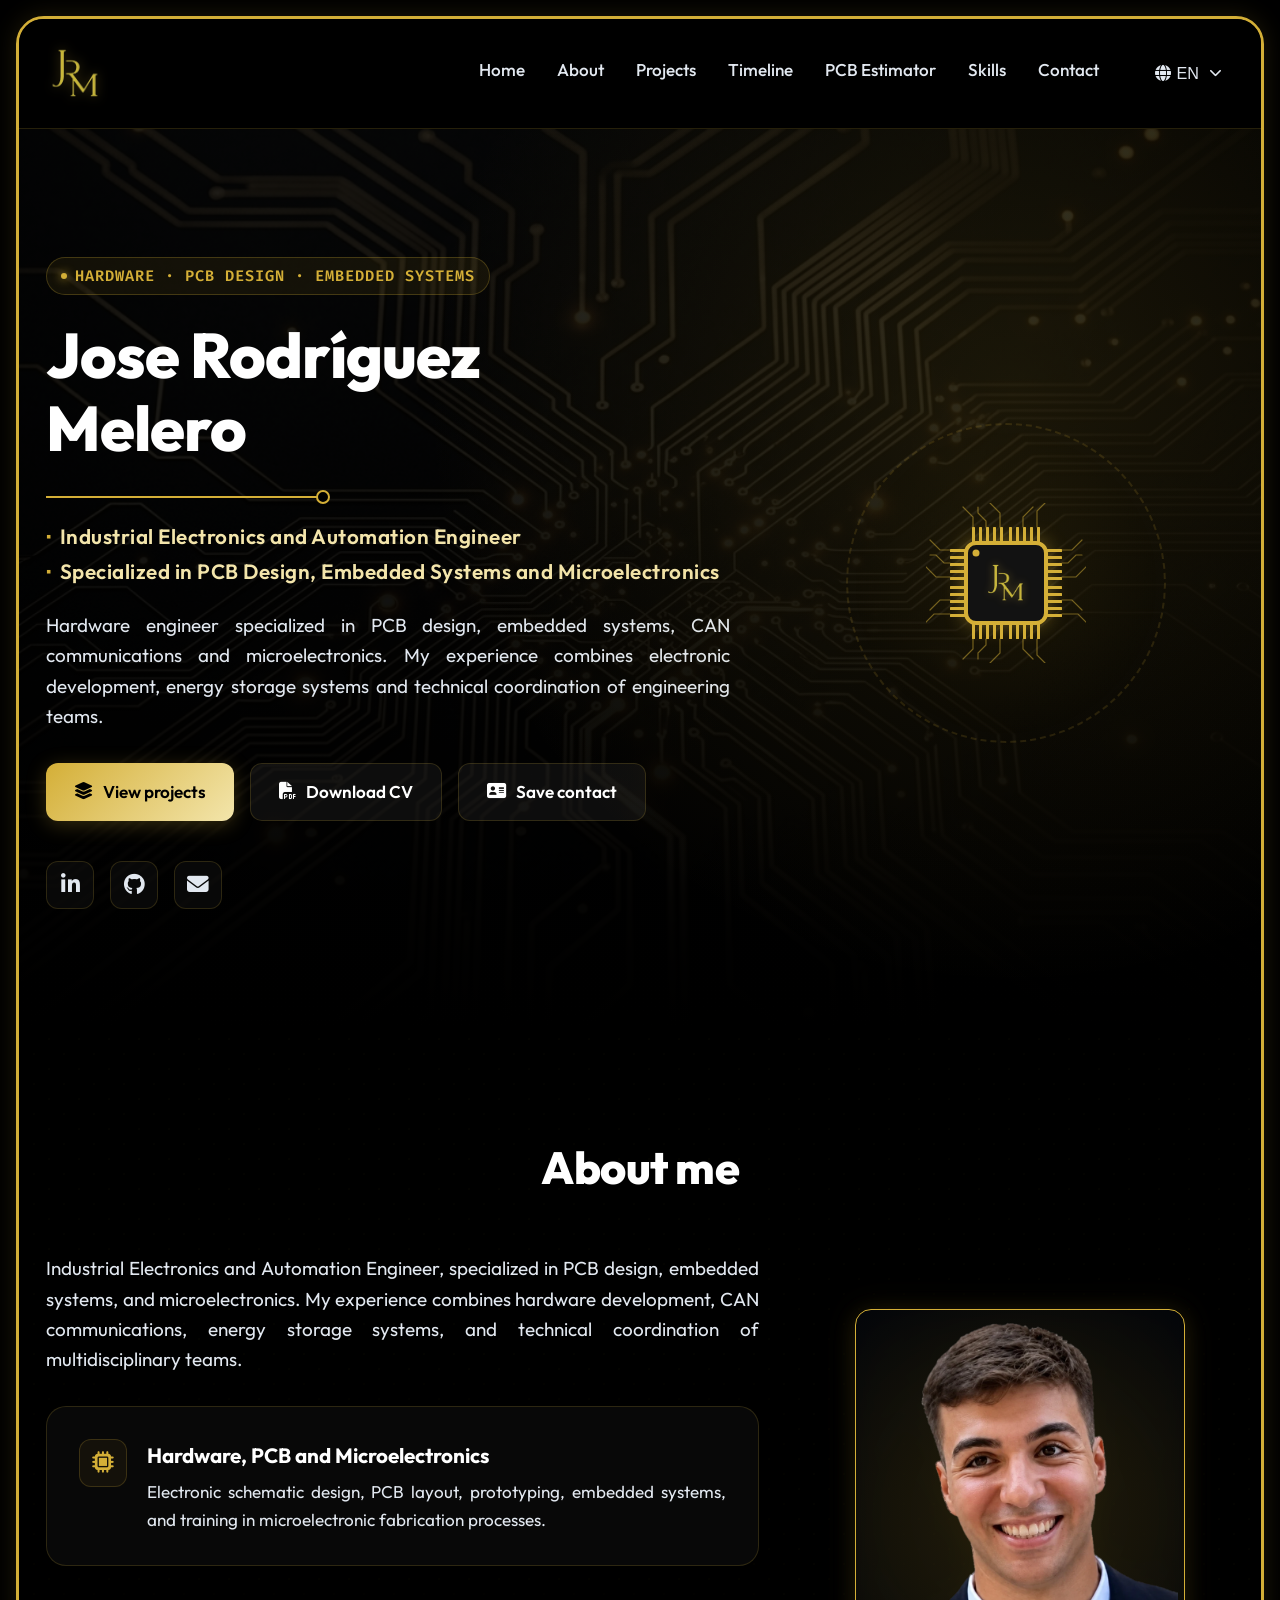
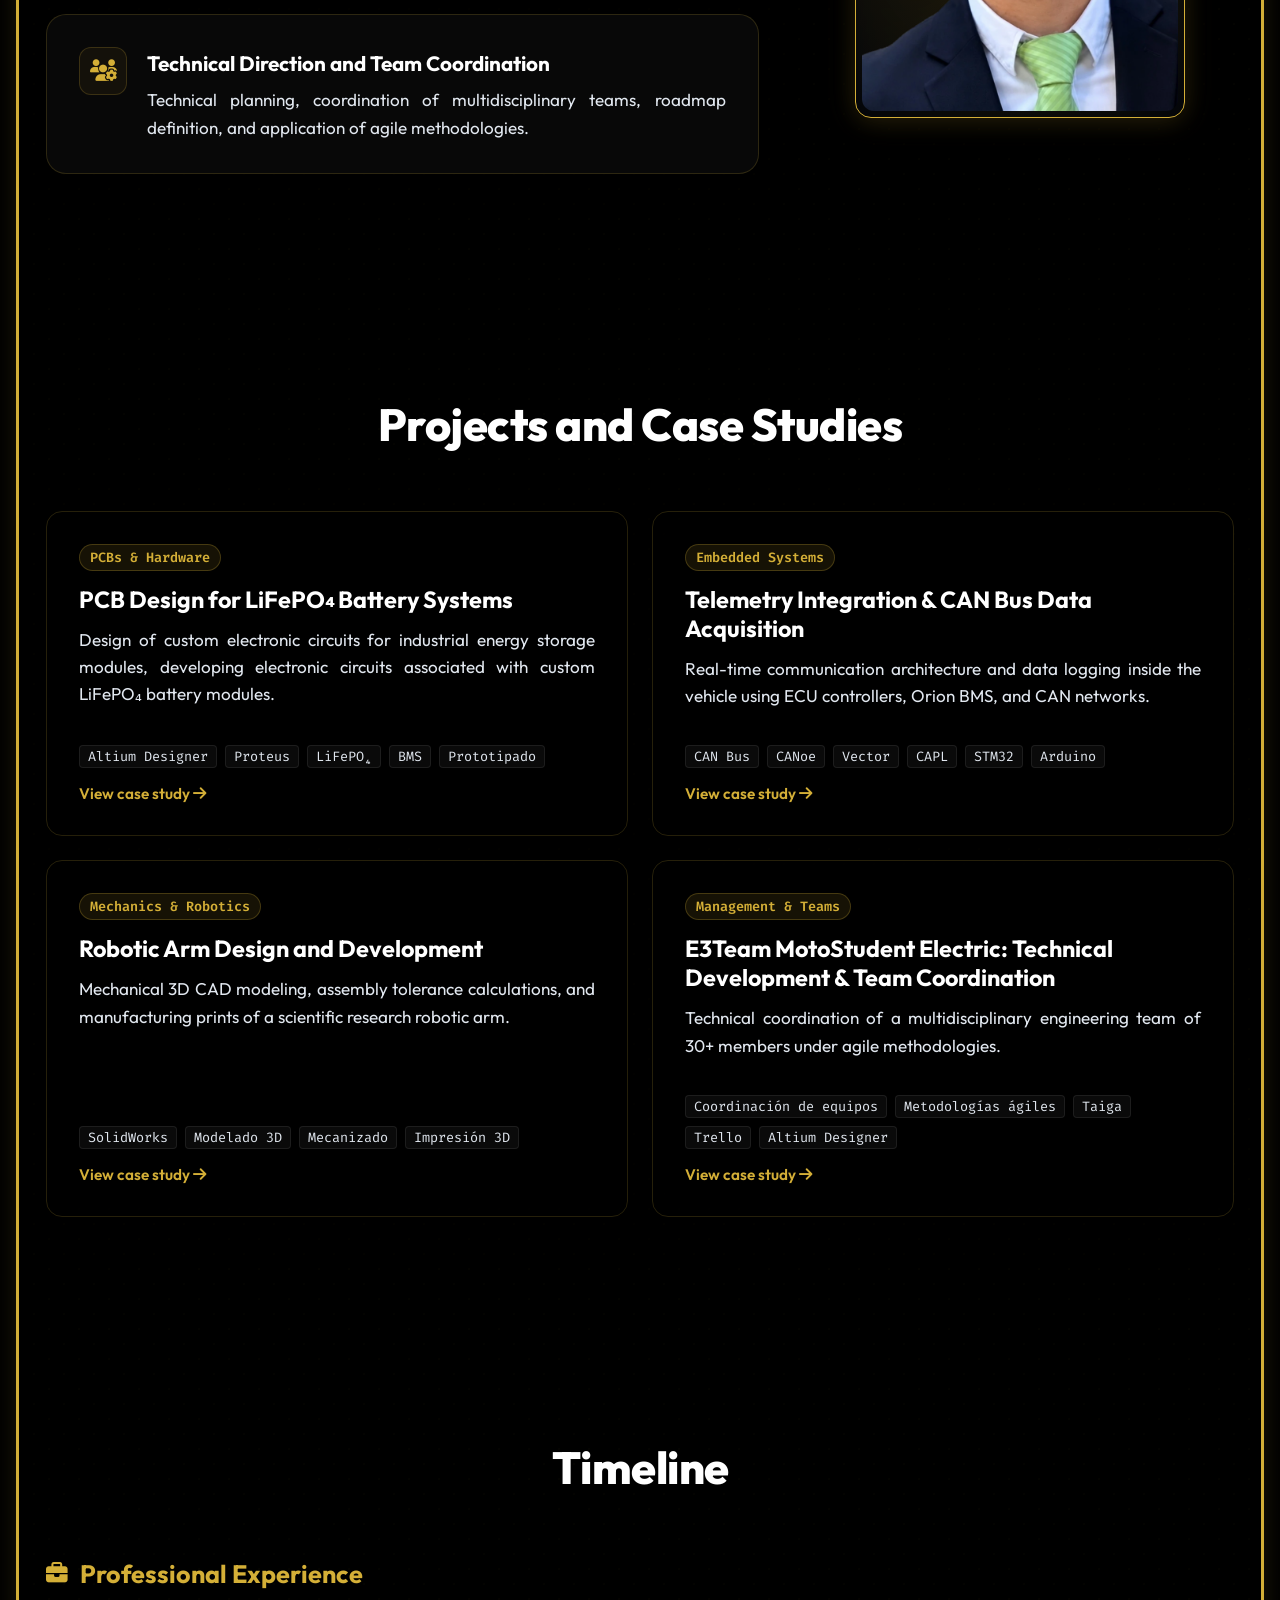
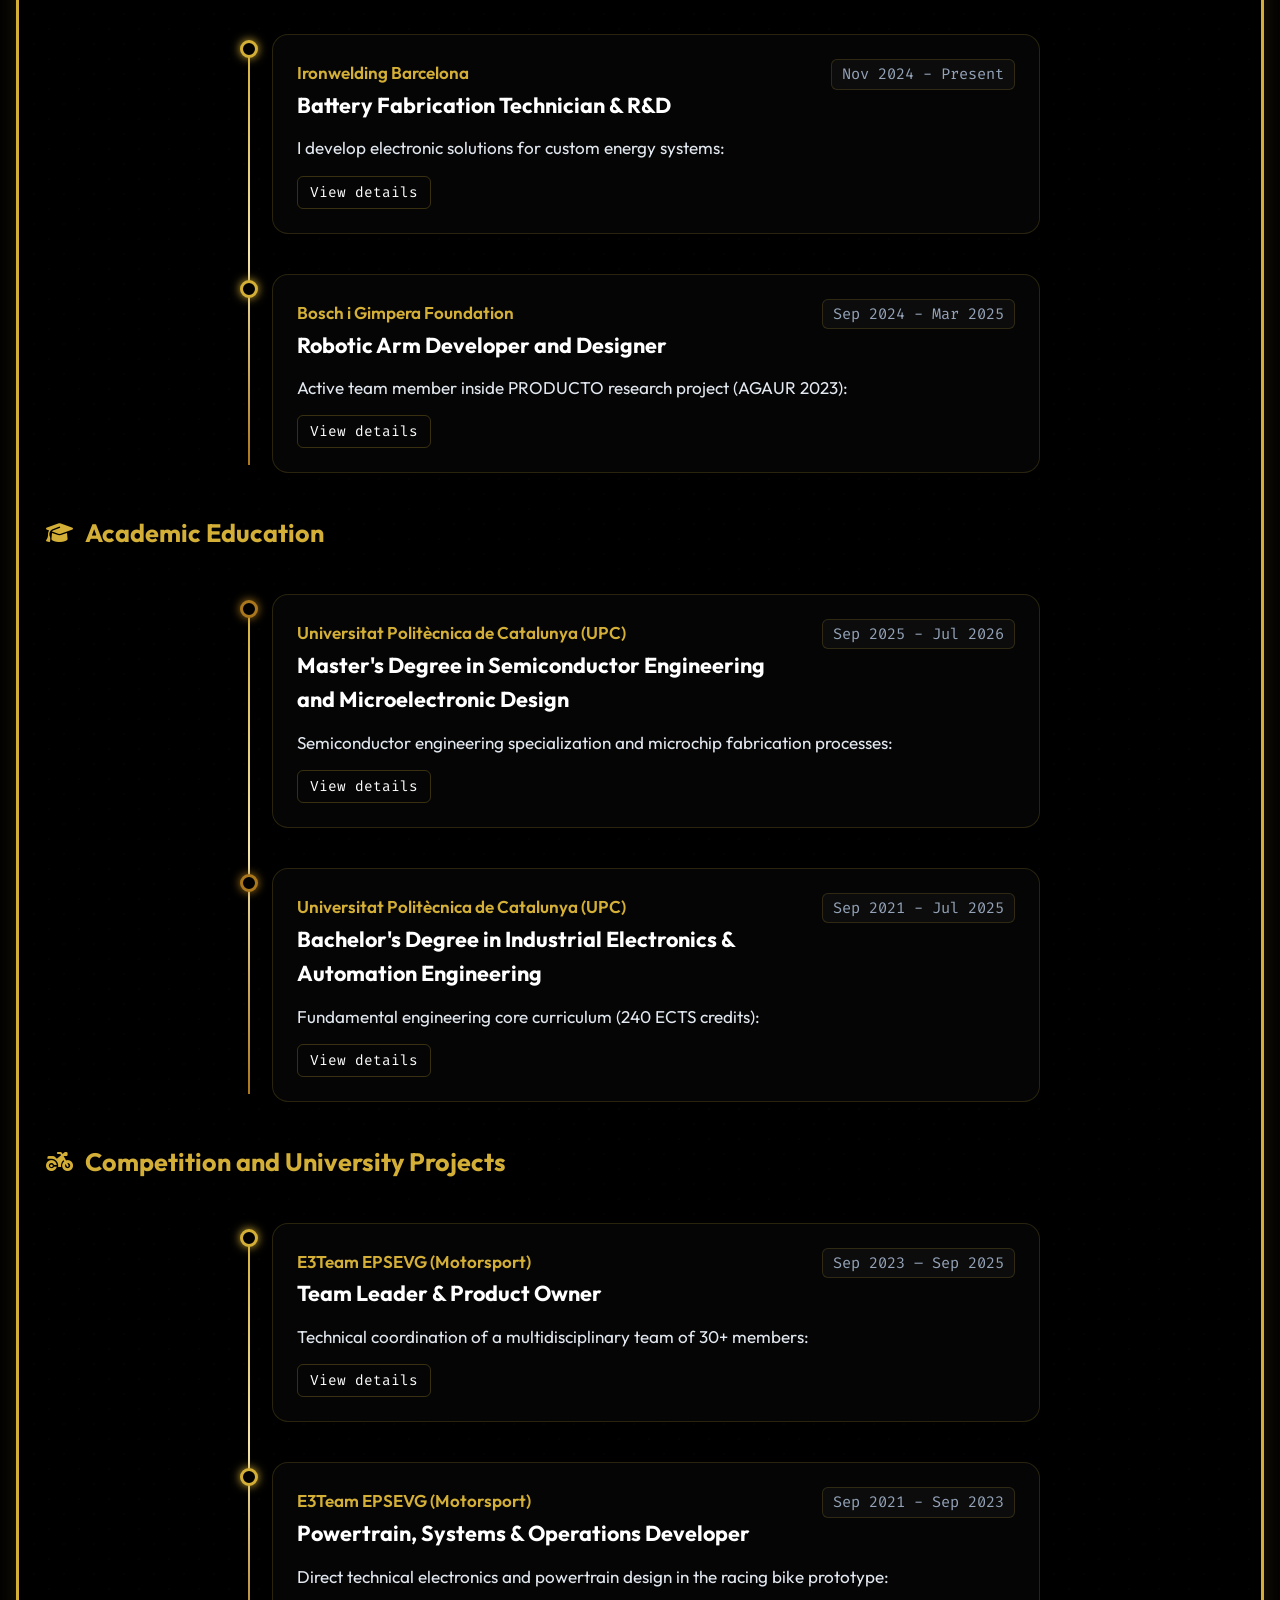
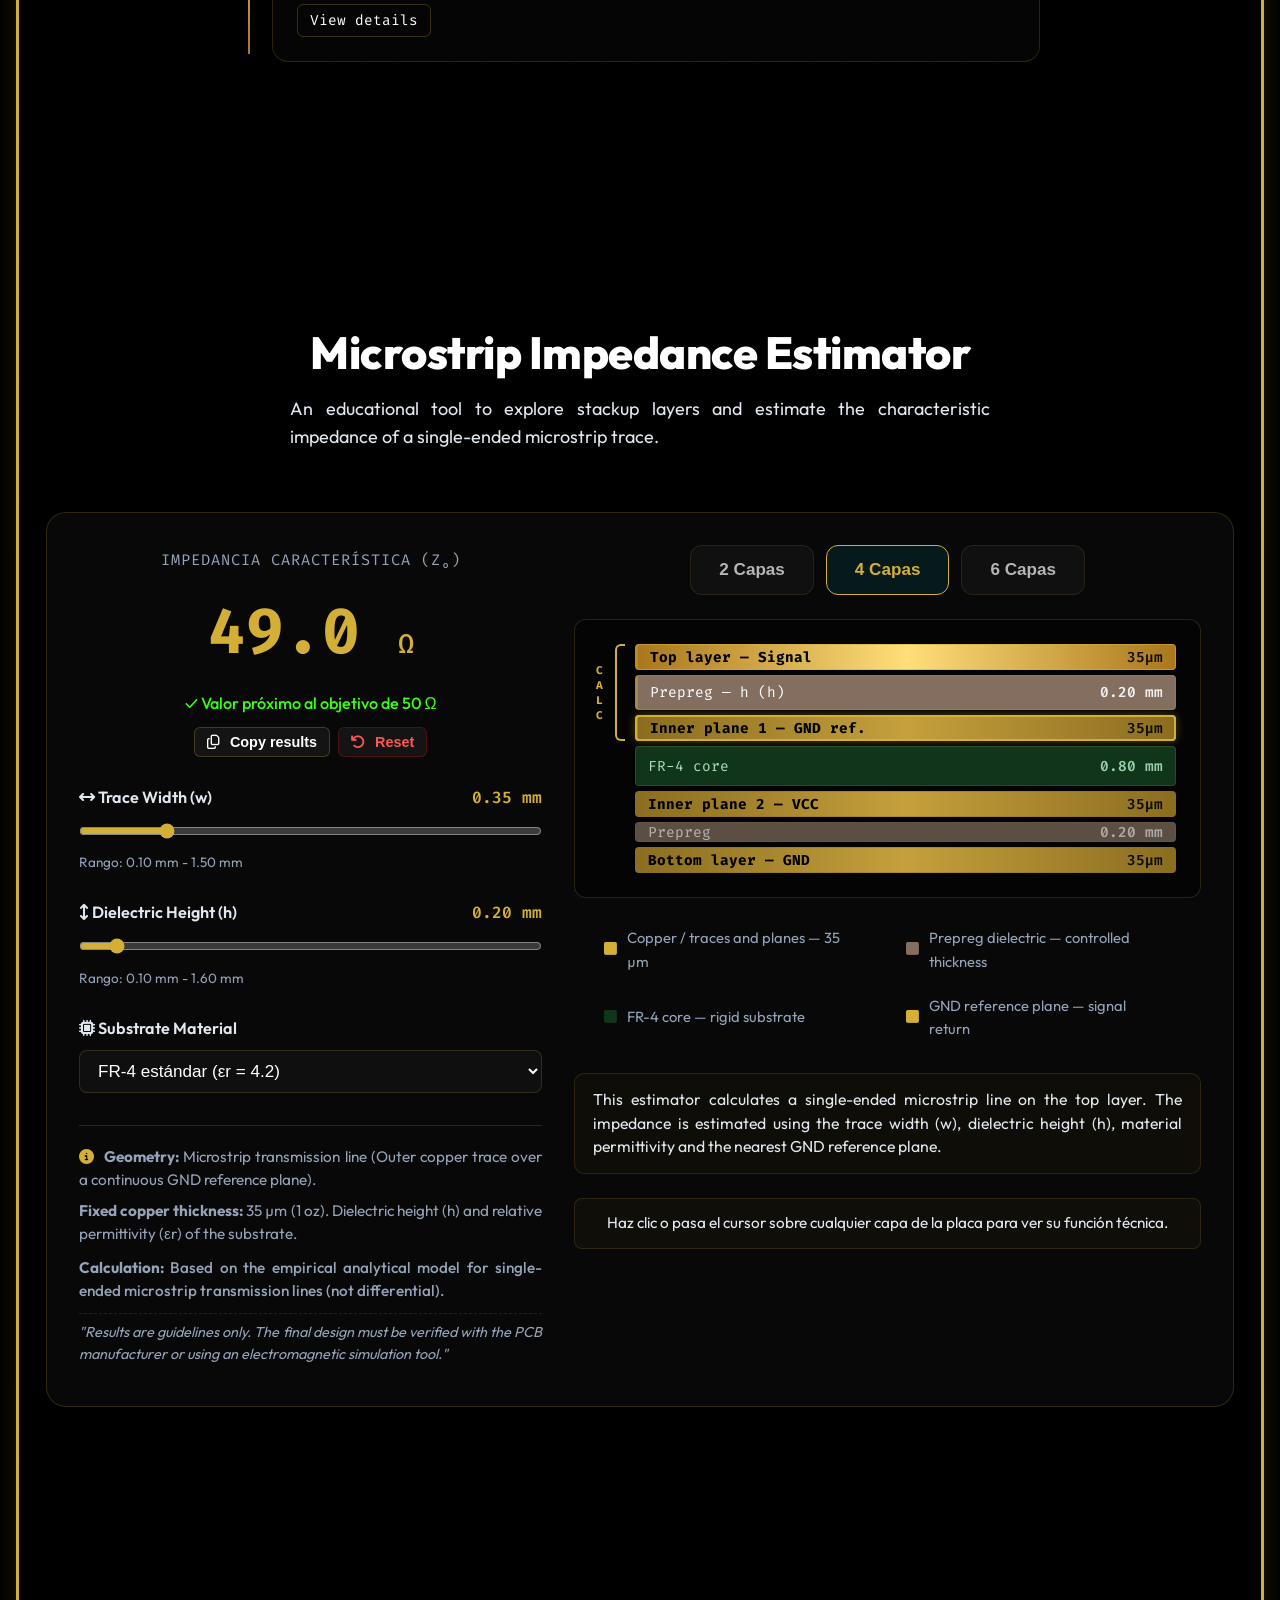
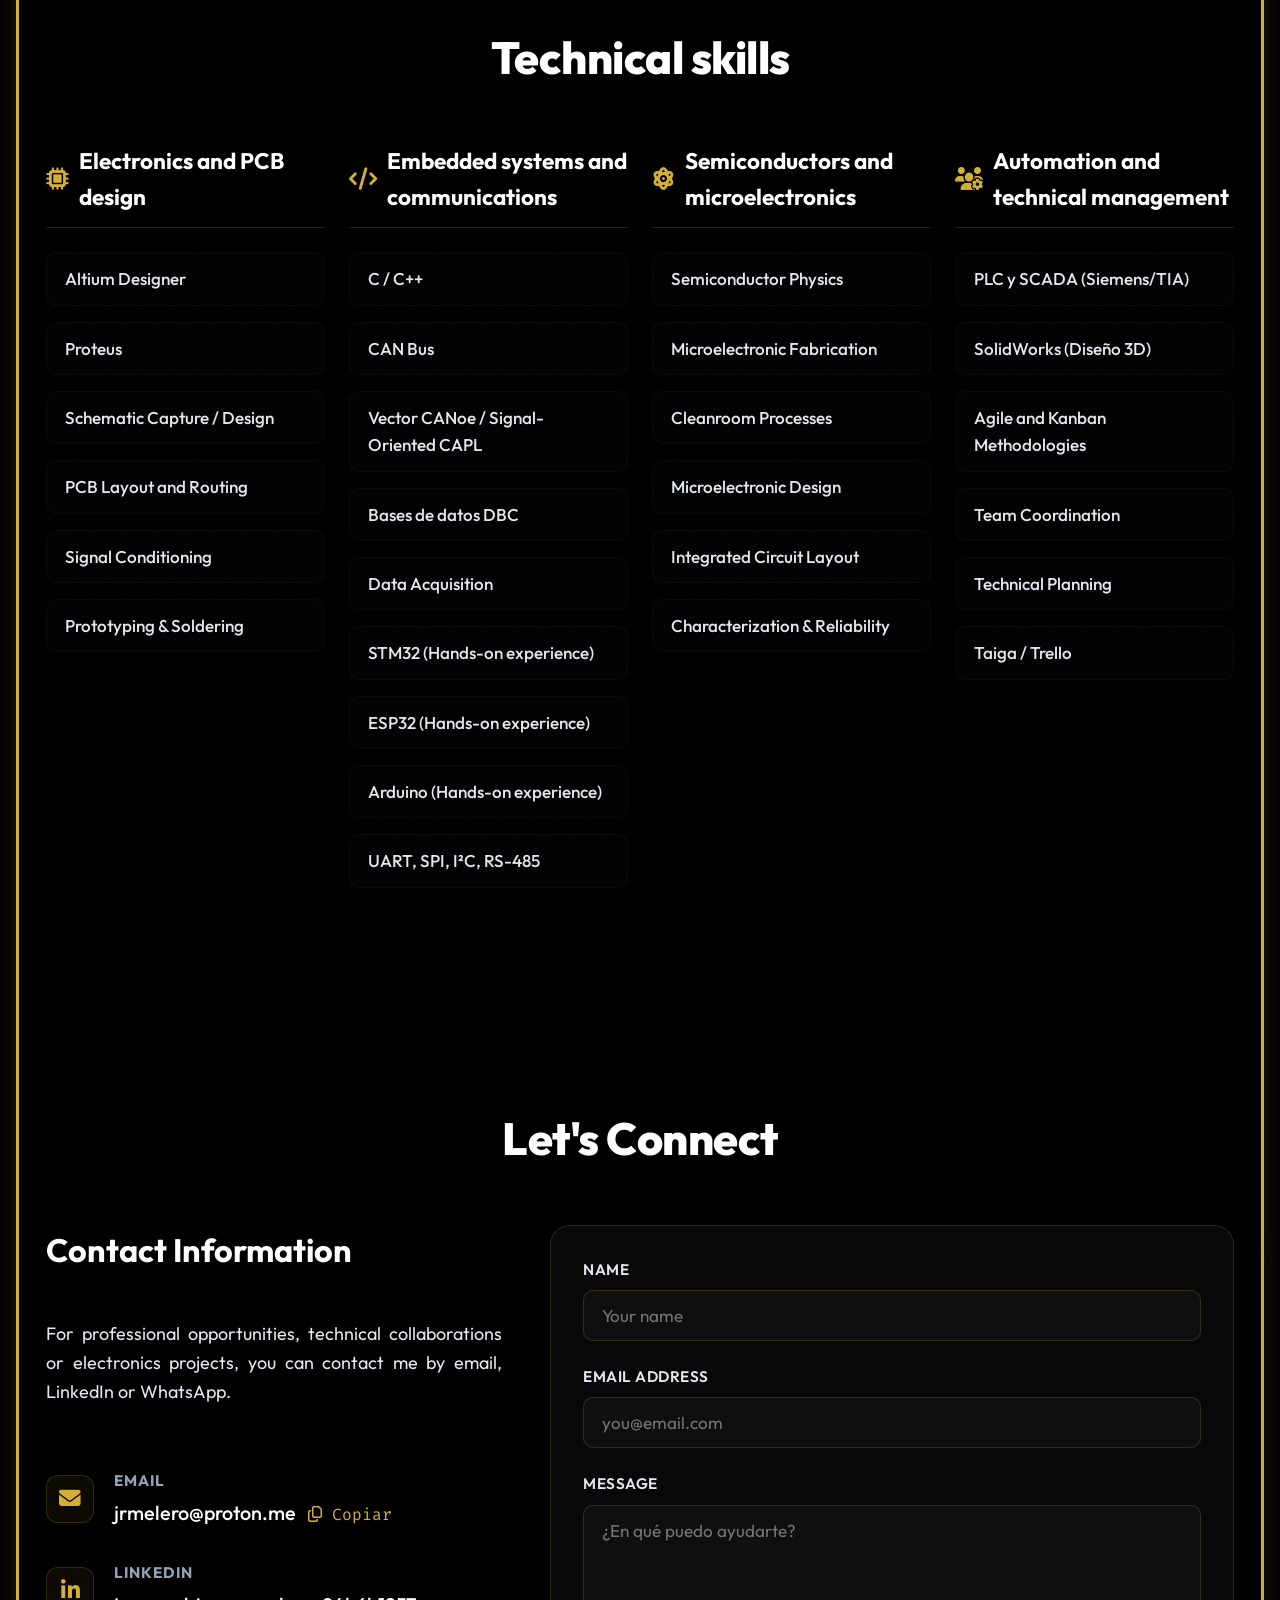
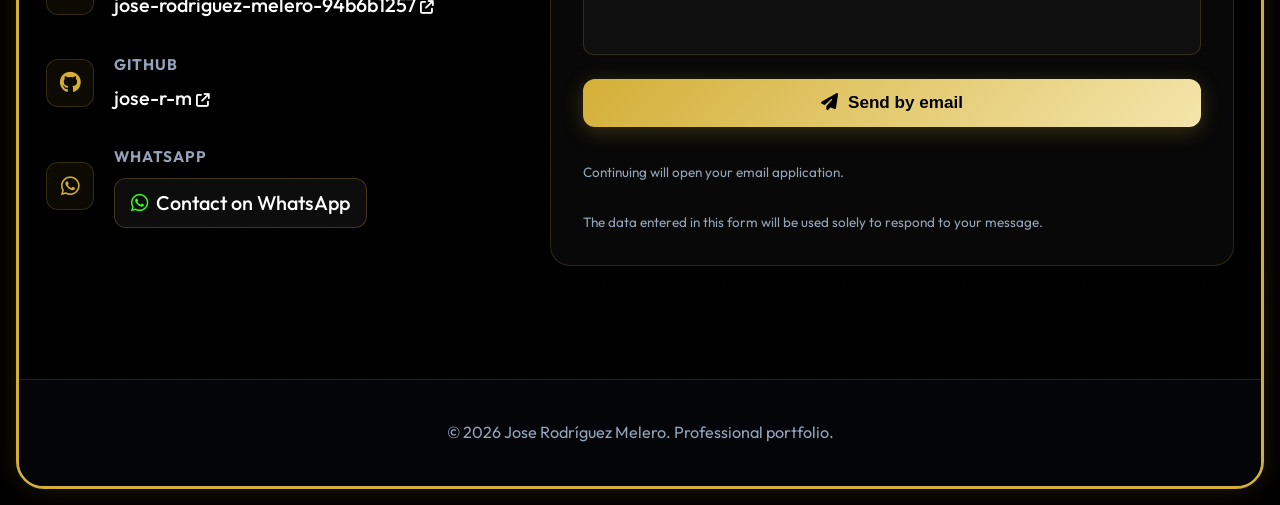
==== index.html @ 828f6c6f "Add files via upload" ====
<!DOCTYPE html>
<html lang="es">
<head>
    <meta charset="UTF-8">
    <meta name="viewport" content="width=device-width, initial-scale=1.0">
    <title>Jose Rodríguez Melero | Ingeniero de hardware y diseño de PCB</title>
    
    <!-- Meta tags SEO -->
    <meta name="description" content="Portfolio profesional de Jose Rodríguez Melero, ingeniero en electrónica especializado en diseño de PCB, sistemas embebidos, CAN Bus y microelectrónica.">
    <meta name="keywords" content="Ingeniero de hardware, PCB, Sistemas embebidos, CAN Bus, Microelectronica, Jose Rodriguez Melero, Altium, Proteus, Barcelona, España">
    <link rel="canonical" href="https://jose-r-m.github.io/portfolio/">
    <link rel="shortcut icon" href="assets/logo.png" type="image/png">
    
    <!-- Open Graph -->
    <meta property="og:title" content="Jose Rodríguez Melero | Ingeniero de hardware y diseño de PCB">
    <meta property="og:description" content="Portfolio profesional de Jose Rodríguez Melero, ingeniero en electrónica especializado en diseño de PCB, sistemas embebidos, CAN Bus y microelectrónica.">
    <meta property="og:type" content="website">
    <meta property="og:url" content="https://jose-r-m.github.io/portfolio/">
    <meta property="og:image" content="https://jose-r-m.github.io/portfolio/assets/og_image.png">
    
    <!-- Twitter Cards -->
    <meta name="twitter:card" content="summary_large_image">
    <meta name="twitter:title" content="Jose Rodríguez Melero | Ingeniero de hardware y diseño de PCB">
    <meta name="twitter:description" content="Portfolio profesional de Jose Rodríguez Melero, especializado en diseño de PCB y sistemas embebidos.">
    <meta name="twitter:image" content="https://jose-r-m.github.io/portfolio/assets/og_image.png">

    <!-- Schema.org Person metadata -->
    <script type="application/ld+json">
    {
      "@context": "https://schema.org",
      "@type": "Person",
      "name": "Jose Rodríguez Melero",
      "jobTitle": "Ingeniero de hardware",
      "description": "Ingeniero de hardware especializado en diseño de PCB, sistemas embebidos, CAN Bus y microelectrónica.",
      "url": "https://jose-r-m.github.io/portfolio/",
      "image": "https://jose-r-m.github.io/portfolio/assets/og_image.png",
      "address": {
        "@type": "PostalAddress",
        "addressLocality": "Barcelona",
        "addressCountry": "ES"
      },
      "sameAs": [
        "https://www.linkedin.com/in/jose-rodriguez-melero-94b6b1257/",
        "https://github.com/jose-r-m"
      ]
    }
    </script>
    
    <!-- FontAwesome para Iconos -->
    <link rel="stylesheet" href="https://cdnjs.cloudflare.com/ajax/libs/font-awesome/6.4.0/css/all.min.css">
    
    <!-- CSS Estilos -->
    <link rel="stylesheet" href="styles.css">
</head>
<body>

    <!-- SVG Circuit Lines (Fondo Decorativo en Laterales) -->
    <div class="decor-circuit decor-left">
        <svg width="80" height="2000" viewBox="0 0 80 2000" fill="none" xmlns="http://www.w3.org/2000/svg">
            <path d="M10 0 V300 L30 320 V700 L15 715 V1100 L30 1115 V1600 L10 1620 V2000" stroke="rgba(212,175,55,0.08)" stroke-width="2"/>
            <path d="M40 0 V450 L20 470 V850 L35 865 V1300 L15 1315 V1750 L35 1765 V2000" stroke="rgba(212,175,55,0.05)" stroke-width="1.5"/>
        </svg>
    </div>
    <div class="decor-circuit decor-right">
        <svg width="80" height="2000" viewBox="0 0 80 2000" fill="none" xmlns="http://www.w3.org/2000/svg">
            <path d="M70 0 V300 L50 320 V700 L65 715 V1100 L50 1115 V1600 L70 1620 V2000" stroke="rgba(212,175,55,0.08)" stroke-width="2"/>
            <path d="M40 0 V450 L60 470 V850 L45 865 V1300 L65 1315 V1750 L45 1765 V2000" stroke="rgba(212,175,55,0.05)" stroke-width="1.5"/>
        </svg>
    </div>

    <!-- Header & Nav -->
    <header>
        <div class="container nav-wrapper">
            <a href="#" class="logo" aria-label="Volver arriba">
                <!-- Logotipo JRM oficial cargado desde imagen assets/logo.png -->
                <img src="assets/logo.png" alt="Logotipo JRM" class="logo-img">
            </a>
            <nav class="nav-menu-container" aria-label="Navegación principal">
                <ul class="nav-menu" id="nav-menu">
                    <li><a href="#hero" class="nav-link active" data-translate="nav-inicio">Inicio</a></li>
                    <li><a href="#about" class="nav-link" data-translate="nav-about">Sobre mí</a></li>
                    <li><a href="#projects" class="nav-link" data-translate="nav-projects">Proyectos</a></li>
                    <li><a href="#experience" class="nav-link" data-translate="nav-experience">Trayectoria</a></li>
                    <li><a href="#pcb-tool" class="nav-link" data-translate="nav-pcb">Calculadora PCB</a></li>
                    <li><a href="#skills" class="nav-link" data-translate="nav-skills">Habilidades</a></li>
                    <li id="nav-blog-li" style="display: none;"><a href="#blog" class="nav-link" data-translate="nav-blog">Bitácora</a></li>
                    <li><a href="#contact" class="nav-link" data-translate="nav-contact">Contacto</a></li>
                    <!-- Selector de Idioma Dinámico Dropdown -->
                    <li style="margin-left: 12px;" class="lang-dropdown-li">
                        <div class="lang-dropdown" id="lang-dropdown-wrapper">
                            <button class="lang-dropdown-trigger" id="lang-dropdown-trigger" aria-haspopup="listbox" aria-expanded="false" aria-label="Seleccionar idioma / Select language" aria-controls="lang-dropdown-menu">
                                <i class="fa-solid fa-globe"></i> <span id="current-lang-text">ES</span> <i class="fa-solid fa-chevron-down" style="font-size: 0.7rem; margin-left: 4px;"></i>
                            </button>
                            <ul class="lang-dropdown-menu" id="lang-dropdown-menu" role="listbox" aria-label="Idiomas disponibles">
                                <li role="option" id="opt-es" class="lang-dropdown-item active" data-lang="es" tabindex="0" aria-selected="true">Español</li>
                                <li role="option" id="opt-ca" class="lang-dropdown-item" data-lang="ca" tabindex="0" aria-selected="false">Català</li>
                                <li role="option" id="opt-en" class="lang-dropdown-item" data-lang="en" tabindex="0" aria-selected="false">English</li>
                            </ul>
                        </div>
                    </li>
                </ul>
            </nav>
            <button class="menu-toggle" aria-label="Abrir menú" aria-expanded="false" aria-controls="nav-menu">
                <span></span>
                <span></span>
                <span></span>
            </button>
        </div>
    </header>

    <!-- Hero Section -->
    <section id="hero" aria-label="Presentación">
        <div class="container hero-grid">
            <div class="hero-content">
                <div class="badge" data-translate="hero-badge">Hardware · Diseño de PCB · Sistemas embebidos</div>
                <h1 class="hero-title">Jose Rodríguez<br>Melero</h1>
                
                <!-- Línea de circuito dorado con pad (estilo tarjeta de visita) -->
                <div class="hero-circuit-line"></div>
                
                <!-- Subtítulos de ingeniería (estilo tarjeta de visita) -->
                <div class="hero-subtitles">
                    <h3 data-translate="hero-sub1">Ingeniero en Electrónica Industrial y Automática</h3>
                    <h3 data-translate="hero-sub2">Especializado en diseño de PCB, sistemas embebidos y microelectrónica</h3>
                </div>
                
                <p class="hero-desc" data-translate="hero-desc">Ingeniero de hardware especializado en diseño de PCB, sistemas embebidos, comunicaciones CAN y microelectrónica. Mi experiencia combina desarrollo electrónico, sistemas de almacenamiento de energía y coordinación técnica de equipos de ingeniería.</p>
                <div class="btn-group">
                    <a href="#projects" class="btn btn-primary" data-translate="hero-btn-projects"><i class="fa-solid fa-layer-group"></i> Ver proyectos</a>
                    <a href="assets/Jose_Rodriguez_Melero_CV.pdf" download id="link-cv" class="btn btn-secondary" data-translate="hero-btn-cv"><i class="fa-solid fa-file-pdf"></i> Descargar CV</a>
                    <a href="assets/Jose_Rodriguez_Melero.vcf" download class="btn btn-secondary" data-translate="hero-btn-vcard"><i class="fa-solid fa-address-card"></i> Guardar contacto</a>
                </div>
                <div class="social-links">
                    <a href="https://www.linkedin.com/in/jose-rodriguez-melero-94b6b1257/" target="_blank" rel="noopener noreferrer" class="social-btn" aria-label="LinkedIn"><i class="fa-brands fa-linkedin-in"></i></a>
                    <a href="https://github.com/jose-r-m" target="_blank" rel="noopener noreferrer" class="social-btn" aria-label="GitHub"><i class="fa-brands fa-github"></i></a>
                    <a href="mailto:jrmelero@proton.me" class="social-btn" aria-label="Email"><i class="fa-solid fa-envelope"></i></a>
                </div>
            </div>
            <div class="hero-visual">
                <div class="pcb-visualizer">
                    <div class="pcb-chip" style="background: none; border: none; box-shadow: none; padding: 0; width: 160px; height: 160px; display: flex; align-items: center; justify-content: center; position: relative;">
                        <!-- SVG de Microchip QFP de alta densidad (40 pines) con pistas de cobre ruteadas -->
                        <svg width="160" height="160" viewBox="0 0 160 160" fill="none" xmlns="http://www.w3.org/2000/svg" style="position: absolute; z-index: 1;">
                            <!-- Cuerpo del Chip Silicio -->
                            <rect x="40" y="40" width="80" height="80" rx="10" fill="#121212" stroke="#d4af37" stroke-width="4" style="filter: drop-shadow(0px 0px 10px rgba(212,175,55,0.45));"/>
                            
                            <!-- Indicador de Pin 1 (Punto de orientación) -->
                            <circle cx="50" cy="50" r="3.5" fill="#d4af37"/>
                            
                            <!-- 10 Pines Superiores -->
                            <rect x="46" y="24" width="3" height="16" rx="0.5" fill="#d4af37"/>
                            <rect x="53" y="24" width="3" height="16" rx="0.5" fill="#d4af37"/>
                            <rect x="60" y="24" width="3" height="16" rx="0.5" fill="#d4af37"/>
                            <rect x="67" y="24" width="3" height="16" rx="0.5" fill="#d4af37"/>
                            <rect x="74" y="24" width="3" height="16" rx="0.5" fill="#d4af37"/>
                            <rect x="83" y="24" width="3" height="16" rx="0.5" fill="#d4af37"/>
                            <rect x="90" y="24" width="3" height="16" rx="0.5" fill="#d4af37"/>
                            <rect x="97" y="24" width="3" height="16" rx="0.5" fill="#d4af37"/>
                            <rect x="104" y="24" width="3" height="16" rx="0.5" fill="#d4af37"/>
                            <rect x="111" y="24" width="3" height="16" rx="0.5" fill="#d4af37"/>
                            
                            <!-- 10 Pines Inferiores -->
                            <rect x="46" y="120" width="3" height="16" rx="0.5" fill="#d4af37"/>
                            <rect x="53" y="120" width="3" height="16" rx="0.5" fill="#d4af37"/>
                            <rect x="60" y="120" width="3" height="16" rx="0.5" fill="#d4af37"/>
                            <rect x="67" y="120" width="3" height="16" rx="0.5" fill="#d4af37"/>
                            <rect x="74" y="120" width="3" height="16" rx="0.5" fill="#d4af37"/>
                            <rect x="83" y="120" width="3" height="16" rx="0.5" fill="#d4af37"/>
                            <rect x="90" y="120" width="3" height="16" rx="0.5" fill="#d4af37"/>
                            <rect x="97" y="120" width="3" height="16" rx="0.5" fill="#d4af37"/>
                            <rect x="104" y="120" width="3" height="16" rx="0.5" fill="#d4af37"/>
                            <rect x="111" y="120" width="3" height="16" rx="0.5" fill="#d4af37"/>
                            
                            <!-- 10 Pines Izquierdos -->
                            <rect x="24" y="46" width="16" height="3" rx="0.5" fill="#d4af37"/>
                            <rect x="24" y="53" width="16" height="3" rx="0.5" fill="#d4af37"/>
                            <rect x="24" y="60" width="16" height="3" rx="0.5" fill="#d4af37"/>
                            <rect x="24" y="67" width="16" height="3" rx="0.5" fill="#d4af37"/>
                            <rect x="24" y="74" width="16" height="3" rx="0.5" fill="#d4af37"/>
                            <rect x="24" y="83" width="16" height="3" rx="0.5" fill="#d4af37"/>
                            <rect x="24" y="90" width="16" height="3" rx="0.5" fill="#d4af37"/>
                            <rect x="24" y="97" width="16" height="3" rx="0.5" fill="#d4af37"/>
                            <rect x="24" y="104" width="16" height="3" rx="0.5" fill="#d4af37"/>
                            <rect x="24" y="111" width="16" height="3" rx="0.5" fill="#d4af37"/>
                            
                            <!-- 10 Pines Derechos -->
                            <rect x="120" y="46" width="16" height="3" rx="0.5" fill="#d4af37"/>
                            <rect x="120" y="53" width="16" height="3" rx="0.5" fill="#d4af37"/>
                            <rect x="120" y="60" width="16" height="3" rx="0.5" fill="#d4af37"/>
                            <rect x="120" y="67" width="16" height="3" rx="0.5" fill="#d4af37"/>
                            <rect x="120" y="74" width="16" height="3" rx="0.5" fill="#d4af37"/>
                            <rect x="120" y="83" width="16" height="3" rx="0.5" fill="#d4af37"/>
                            <rect x="120" y="90" width="16" height="3" rx="0.5" fill="#d4af37"/>
                            <rect x="120" y="97" width="16" height="3" rx="0.5" fill="#d4af37"/>
                            <rect x="120" y="104" width="16" height="3" rx="0.5" fill="#d4af37"/>
                            <rect x="120" y="111" width="16" height="3" rx="0.5" fill="#d4af37"/>
                            
                            <!-- Pistas de Cobre Ruteadas (Estilo Altium Designer a 45 grados) -->
                            <path d="M47 24V14L37 4" stroke="#d4af37" stroke-width="1.2" stroke-linecap="round" opacity="0.5"/>
                            <path d="M60 24V18L52 10V4" stroke="#d4af37" stroke-width="1.2" stroke-linecap="round" opacity="0.5"/>
                            <path d="M74 24V10L64 0" stroke="#d4af37" stroke-width="1.2" stroke-linecap="round" opacity="0.5"/>
                            <path d="M97 24V14L107 4" stroke="#d4af37" stroke-width="1.2" stroke-linecap="round" opacity="0.5"/>
                            <path d="M111 24V8L119 0" stroke="#d4af37" stroke-width="1.2" stroke-linecap="round" opacity="0.5"/>
                            
                            <path d="M47 136V146L37 156" stroke="#d4af37" stroke-width="1.2" stroke-linecap="round" opacity="0.5"/>
                            <path d="M60 136V142L52 150V156" stroke="#d4af37" stroke-width="1.2" stroke-linecap="round" opacity="0.5"/>
                            <path d="M74 136V150L64 160" stroke="#d4af37" stroke-width="1.2" stroke-linecap="round" opacity="0.5"/>
                            <path d="M97 136V146L107 156" stroke="#d4af37" stroke-width="1.2" stroke-linecap="round" opacity="0.5"/>
                            <path d="M111 136V152L119 160" stroke="#d4af37" stroke-width="1.2" stroke-linecap="round" opacity="0.5"/>
                            
                            <path d="M24 47H14L4 37" stroke="#d4af37" stroke-width="1.2" stroke-linecap="round" opacity="0.5"/>
                            <path d="M24 60H18L10 52H4" stroke="#d4af37" stroke-width="1.2" stroke-linecap="round" opacity="0.5"/>
                            <path d="M24 74H10L0 64" stroke="#d4af37" stroke-width="1.2" stroke-linecap="round" opacity="0.5"/>
                            <path d="M24 97H14L4 107" stroke="#d4af37" stroke-width="1.2" stroke-linecap="round" opacity="0.5"/>
                            <path d="M24 111H8L0 119" stroke="#d4af37" stroke-width="1.2" stroke-linecap="round" opacity="0.5"/>
                            
                            <path d="M136 47H146L156 37" stroke="#d4af37" stroke-width="1.2" stroke-linecap="round" opacity="0.5"/>
                            <path d="M136 60H142L150 52H156" stroke="#d4af37" stroke-width="1.2" stroke-linecap="round" opacity="0.5"/>
                            <path d="M136 74H150L160 64" stroke="#d4af37" stroke-width="1.2" stroke-linecap="round" opacity="0.5"/>
                            <path d="M136 97H146L156 107" stroke="#d4af37" stroke-width="1.2" stroke-linecap="round" opacity="0.5"/>
                            <path d="M136 111H152L160 119" stroke="#d4af37" stroke-width="1.2" stroke-linecap="round" opacity="0.5"/>
                        </svg>
                        
                        <!-- Logotipo JRM oficial superpuesto en el centro del chip -->
                        <img src="assets/logo.png" alt="Logotipo JRM" style="width: 50px; height: 50px; object-fit: contain; position: absolute; z-index: 2; filter: drop-shadow(0px 0px 4px rgba(212,175,55,0.45));">
                    </div>
                </div>
            </div>
        </div>
    </section>

    <!-- About Section -->
    <section id="about">
        <div class="container">
            <div class="section-header">
                <h2 class="section-title" data-translate="about-title">Sobre mí</h2>
            </div>
            <div class="about-grid">
                <!-- Columna izquierda: texto profesional y tarjetas de especialidad -->
                <div class="about-content-left">
                    <div class="about-text">
                        <p data-translate="about-p1">Ingeniero en Electrónica Industrial y Automática, especializado en diseño de PCB, sistemas embebidos y microelectrónica. Mi experiencia combina desarrollo de hardware, comunicaciones CAN, sistemas de almacenamiento de energía y coordinación técnica de equipos multidisciplinares.</p>
                    </div>
                    
                    <div class="about-features" style="margin-top: 32px;">
                        <div class="feature-card glass-card">
                            <div class="feature-icon"><i class="fa-solid fa-microchip"></i></div>
                            <div>
                                <h4 data-translate="feature-hw-title">Hardware, PCB y microelectrónica</h4>
                                <p data-translate="feature-hw-desc">Diseño de esquemas electrónicos, layout de PCB, prototipado, sistemas embebidos y formación en procesos de fabricación microelectrónica.</p>
                            </div>
                        </div>
                        <div class="feature-card glass-card" style="margin-top: 24px;">
                            <div class="feature-icon"><i class="fa-solid fa-users-gear"></i></div>
                            <div>
                                <h4 data-translate="feature-mgmt-title">Dirección técnica y coordinación de equipos</h4>
                                <p data-translate="feature-mgmt-desc">Planificación técnica, coordinación de equipos multidisciplinares, definición de roadmaps y aplicación de metodologías ágiles.</p>
                            </div>
                        </div>
                    </div>
                </div>

                <!-- Columna derecha: fotografía profesional -->
                <div class="about-content-right">
                    <div class="profile-image-container">
                        <img src="assets/profile.webp" alt="Retrato profesional de Jose Rodríguez Melero." class="profile-img" loading="lazy">
                    </div>
                </div>
            </div>
        </div>
    </section>

    <!-- Projects Section -->
    <section id="projects">
        <div class="container">
            <div class="section-header">
                <h2 class="section-title" data-translate="projects-title">Proyectos y casos de estudio</h2>
            </div>
            
            <!-- Projects Grid -->
            <div class="projects-grid">
                
                <!-- Proyecto 1 -->
                <button class="project-card glass-card" aria-haspopup="dialog" aria-label="Ver detalles del proyecto: Diseño de PCB para sistemas de baterías LiFePO₄">
                    <span class="project-badge" data-translate="proj1-badge">PCBs &amp; Hardware</span>
                    <span class="project-content">
                        <span class="project-title" data-translate="proj1-title">Diseño de PCB para sistemas de baterías LiFePO₄</span>
                        <span class="project-desc" data-translate="proj1-desc">Diseño de circuitos electrónicos a medida para módulos de almacenamiento de energía industriales, desarrollando circuitos electrónicos asociados a módulos de baterías LiFePO₄ personalizados.</span>
                        <span class="project-tags">
                            <span>Altium Designer</span>
                            <span>Proteus</span>
                            <span>LiFePO₄</span>
                            <span>BMS</span>
                            <span>Prototipado</span>
                        </span>
                        <span class="project-more" data-translate="proj1-more">Ver caso de estudio <i class="fa-solid fa-arrow-right"></i></span>
                    </span>
                </button>
                
                <!-- Proyecto 2 -->
                <button class="project-card glass-card" aria-haspopup="dialog" aria-label="Ver detalles del proyecto: Integración de telemetría y adquisición de datos CAN Bus">
                    <span class="project-badge" data-translate="proj2-badge">Sistemas Embebidos</span>
                    <span class="project-content">
                        <span class="project-title" data-translate="proj2-title">Integración de telemetría y adquisición de datos CAN Bus</span>
                        <span class="project-desc" data-translate="proj2-desc">Desarrollo y montaje de la red de comunicación interna del vehículo utilizando centralitas, BMS Orion e Inversores bajo protocolo CAN Bus.</span>
                        <span class="project-tags">
                            <span>CAN Bus</span>
                            <span>CANoe</span>
                            <span>Vector</span>
                            <span>CAPL</span>
                            <span>STM32</span>
                            <span>Arduino</span>
                        </span>
                        <span class="project-more" data-translate="proj2-more">Ver caso de estudio <i class="fa-solid fa-arrow-right"></i></span>
                    </span>
                </button>
                
                <!-- Proyecto 3 -->
                <button class="project-card glass-card" aria-haspopup="dialog" aria-label="Ver detalles del proyecto: Desarrollo y diseño de brazo robótico">
                    <span class="project-badge" data-translate="proj3-badge">Mecánica &amp; Robótica</span>
                    <span class="project-content">
                        <span class="project-title" data-translate="proj3-title">Desarrollo y diseño de brazo robótico</span>
                        <span class="project-desc" data-translate="proj3-desc">Diseño mecánico en 3D, cálculos estructurales e impresión/mecanizado de un brazo robótico de investigación.</span>
                        <span class="project-tags">
                            <span>SolidWorks</span>
                            <span>Modelado 3D</span>
                            <span>Mecanizado</span>
                            <span>Impresión 3D</span>
                        </span>
                        <span class="project-more" data-translate="proj3-more">Ver caso de estudio <i class="fa-solid fa-arrow-right"></i></span>
                    </span>
                </button>
                
                <!-- Proyecto 4 -->
                <button class="project-card glass-card" aria-haspopup="dialog" aria-label="Ver detalles del proyecto: E3Team MotoStudent Electric: desarrollo técnico y coordinación del equipo">
                    <span class="project-badge" data-translate="proj4-badge">Gestión &amp; Equipos</span>
                    <span class="project-content">
                        <span class="project-title" data-translate="proj4-title">E3Team MotoStudent Electric: desarrollo técnico y coordinación del equipo</span>
                        <span class="project-desc" data-translate="proj4-desc">Coordinación técnica de un equipo de ingeniería multidisciplinar de más de 30 integrantes bajo metodologías ágiles.</span>
                        <span class="project-tags">
                            <span>Coordinación de equipos</span>
                            <span>Metodologías ágiles</span>
                            <span>Taiga</span>
                            <span>Trello</span>
                            <span>Altium Designer</span>
                        </span>
                        <span class="project-more" data-translate="proj4-more">Ver caso de estudio <i class="fa-solid fa-arrow-right"></i></span>
                    </span>
                </button>
                
            </div>
        </div>
    </section>

    <!-- Experience & Education Section -->
    <section id="experience">
        <div class="container">
            <div class="section-header">
                <h2 class="section-title" data-translate="exp-title">Trayectoria</h2>
            </div>
            
            <div class="trajectory-wrapper">
                <!-- A. Experiencia profesional -->
                <div class="trajectory-block">
                    <h3 class="trajectory-block-title" data-translate="traj-professional-title"><i class="fa-solid fa-briefcase"></i> Experiencia profesional</h3>
                    <div class="timeline">
                        <!-- Ironwelding -->
                        <div class="timeline-item">
                            <div class="timeline-dot"></div>
                            <div class="timeline-content">
                                <div class="timeline-header">
                                    <div>
                                        <span class="timeline-company" data-translate="exp1-comp">Ironwelding Barcelona</span>
                                        <h4 class="timeline-title" data-translate="exp1-title">Técnico de Fabricación de Baterías e I+D</h4>
                                    </div>
                                    <span class="timeline-date" data-translate="exp1-date">Nov 2024 - Actualidad</span>
                                </div>
                                <p class="timeline-desc" data-translate="exp1-desc">Desarrollo soluciones electrónicas para sistemas energéticos personalizados:</p>
                                <div class="timeline-details collapsed" id="details-exp1">
                                    <ul class="timeline-bullets">
                                        <li data-translate="exp1-b1"><span>Diseño de PCBs:</span> Creación de circuitos electrónicos y placas de circuito impreso ruteadas con <strong>Altium Designer</strong> y <strong>Proteus</strong> para módulos de baterías LiFePO4 a medida.</li>
                                        <li data-translate="exp1-b2"><span>Estructura &amp; Montaje:</span> Diseño 3D de piezas para el ensamblaje estructural y gestión de montaje de battery packs.</li>
                                        <li data-translate="exp1-b3"><span>Gestión técnica:</span> Redacción de documentación técnica, certificados, datasheets y perfiles de prueba de celdas.</li>
                                    </ul>
                                </div>
                                <button class="btn-toggle-details btn-secondary" data-target="details-exp1" data-translate="btn-more">Ver detalles</button>
                            </div>
                        </div>

                        <!-- Bosch i Gimpera -->
                        <div class="timeline-item">
                            <div class="timeline-dot"></div>
                            <div class="timeline-content">
                                <div class="timeline-header">
                                    <div>
                                        <span class="timeline-company" data-translate="exp3-comp">Fundació Bosch i Gimpera</span>
                                        <h4 class="timeline-title" data-translate="exp3-title">Desarrollador y diseñador de brazo robótico</h4>
                                    </div>
                                    <span class="timeline-date" data-translate="exp3-date">Sep 2024 - Mar 2025</span>
                                </div>
                                <p class="timeline-desc" data-translate="exp3-desc">Participación activa en el proyecto de investigación PRODUCTO (AGAUR 2023):</p>
                                <div class="timeline-details collapsed" id="details-exp3">
                                    <ul class="timeline-bullets">
                                        <li data-translate="exp3-b1">Diseño y modelado 3D mecánico del brazo robótico, selección de materiales y cálculos estructurales de tolerancias con SolidWorks.</li>
                                        <li data-translate="exp3-b2">Fabricación de prototipos funcionales mediante mecanizado e impresión 3D.</li>
                                        <li data-translate="exp3-b3">Colaboración en el equipo científico de validación, experimentación y redacción de informes técnicos.</li>
                                    </ul>
                                </div>
                                <button class="btn-toggle-details btn-secondary" data-target="details-exp3" data-translate="btn-more">Ver detalles</button>
                            </div>
                        </div>
                    </div>
                </div>

                <!-- B. Formación académica -->
                <div class="trajectory-block">
                    <h3 class="trajectory-block-title" data-translate="traj-academic-title"><i class="fa-solid fa-graduation-cap"></i> Formación académica</h3>
                    <div class="timeline">
                        <!-- Master -->
                        <div class="timeline-item">
                            <div class="timeline-dot" style="border-color: var(--accent-purple); box-shadow: 0 0 10px var(--accent-purple);"></div>
                            <div class="timeline-content">
                                <div class="timeline-header">
                                    <div>
                                        <span class="timeline-company" data-translate="exp2-comp">Universitat Politècnica de Catalunya (UPC)</span>
                                        <h4 class="timeline-title" data-translate="exp2-title">Máster en Ingeniería de Semiconductores y Diseño Microelectrónico</h4>
                                    </div>
                                    <span class="timeline-date" data-translate="exp2-date">Sep 2025 - Jul 2026</span>
                                </div>
                                <p class="timeline-desc" data-translate="exp2-desc">Especialidad en Ingeniería de Semiconductores y procesos de fabricación:</p>
                                <div class="timeline-details collapsed" id="details-edu1">
                                    <ul class="timeline-bullets">
                                        <li data-translate="exp2-b1">Estudio en profundidad de los procesos de fabricación microelectrónica y física de dispositivos.</li>
                                        <li data-translate="exp2-b2">Formación en fabricación microelectrónica y procesos de sala blanca (Cleanroom ISO 5), control ambiental y caracterización.</li>
                                        <li data-translate="exp2-b3">Diseño y layout físico de circuitos integrados, análisis de fiabilidad, fotónica integrada, dispositivos de potencia y microsensores.</li>
                                    </ul>
                                </div>
                                <button class="btn-toggle-details btn-secondary" data-target="details-edu1" data-translate="btn-more">Ver detalles</button>
                            </div>
                        </div>

                        <!-- Grado -->
                        <div class="timeline-item">
                            <div class="timeline-dot" style="border-color: var(--accent-purple); box-shadow: 0 0 10px var(--accent-purple);"></div>
                            <div class="timeline-content">
                                <div class="timeline-header">
                                    <div>
                                        <span class="timeline-company" data-translate="exp6-comp">Universitat Politècnica de Catalunya (UPC)</span>
                                        <h4 class="timeline-title" data-translate="exp6-title">Grado en Ingeniería Electrónica Industrial y Automática</h4>
                                    </div>
                                    <span class="timeline-date" data-translate="exp6-date">Sep 2021 - Jul 2025</span>
                                </div>
                                <p class="timeline-desc" data-translate="exp6-desc">Formación de base en ingeniería (240 créditos ECTS):</p>
                                <div class="timeline-details collapsed" id="details-edu2">
                                    <ul class="timeline-bullets">
                                        <li data-translate="exp6-b1">Proyectos de automatización con PLCs (TIA Portal/Siemens), SCADA, instrumentación y soldadura SMD.</li>
                                        <li data-translate="exp6-b2">Programación en Arduino, Matlab, Python y simulaciones electromecánicas.</li>
                                        <li data-translate="exp6-b3">Trabajo de Fin de Grado (TFG) enfocado en redes de adquisición de datos mediante CAN Bus en vehículos eléctricos de competición.</li>
                                    </ul>
                                    <!-- Enlace al TFG publicado en UPCommons -->
                                    <div style="margin-top: 14px;">
                                        <a href="https://hdl.handle.net/2117/446188" target="_blank" rel="noopener noreferrer" class="btn btn-secondary" style="padding: 8px 16px; font-size: 0.85rem; border-radius: 8px; display: inline-flex; align-items: center; gap: 8px; border-color: rgba(212, 175, 55, 0.25);">
                                            <i class="fa-solid fa-graduation-cap" style="color: var(--accent-cyan);"></i> <span data-translate="exp6-tfg">Ver TFG: Adquisición de Datos CAN Bus (UPCommons)</span> <i class="fa-solid fa-arrow-up-right-from-square" style="font-size: 0.7rem; opacity: 0.7;"></i>
                                        </a>
                                    </div>
                                </div>
                                <button class="btn-toggle-details btn-secondary" data-target="details-edu2" data-translate="btn-more">Ver detalles</button>
                            </div>
                        </div>
                    </div>
                </div>

                <!-- C. Competición y proyectos universitarios -->
                <div class="trajectory-block">
                    <h3 class="trajectory-block-title" data-translate="traj-competition-title"><i class="fa-solid fa-motorcycle"></i> Competición y proyectos universitarios</h3>
                    <div class="timeline">
                        <!-- TL E3Team -->
                        <div class="timeline-item">
                            <div class="timeline-dot"></div>
                            <div class="timeline-content">
                                <div class="timeline-header">
                                    <div>
                                        <span class="timeline-company" data-translate="exp4-comp">E3Team EPSEVG (Motorsport)</span>
                                        <h4 class="timeline-title" data-translate="exp4-title">Team Leader &amp; Product Owner</h4>
                                    </div>
                                    <span class="timeline-date" data-translate="exp4-date">Sep 2023 – Sep 2025</span>
                                </div>
                                <p class="timeline-desc" data-translate="exp4-desc">Coordinación técnica de un equipo multidisciplinar de más de 30 integrantes:</p>
                                <div class="timeline-details collapsed" id="details-comp1">
                                    <ul class="timeline-bullets">
                                        <li data-translate="exp4-b1">Coordinación, planificación estratégica y asignación de tareas del equipo de MotoStudent Electric.</li>
                                        <li data-translate="exp4-b2">Implementación de metodologías ágiles (Agile/Kanban) con Taiga y Trello para definir roadmaps de entrega.</li>
                                        <li data-translate="exp4-b3">Supervisión técnica de la integración de componentes de hardware, firmware y sistemas estructurales.</li>
                                        <li data-translate="exp4-b4">Obtención de la 4ª posición internacional en la fase final de la competición en MotorLand Aragón (septiembre de 2025).</li>
                                    </ul>
                                </div>
                                <button class="btn-toggle-details btn-secondary" data-target="details-comp1" data-translate="btn-more">Ver detalles</button>
                            </div>
                        </div>

                        <!-- Dev E3Team -->
                        <div class="timeline-item">
                            <div class="timeline-dot"></div>
                            <div class="timeline-content">
                                <div class="timeline-header">
                                    <div>
                                        <span class="timeline-company" data-translate="exp5-comp">E3Team EPSEVG (Motorsport)</span>
                                        <h4 class="timeline-title" data-translate="exp5-title">Desarrollador de Powertrain, Sistemas &amp; Operaciones</h4>
                                    </div>
                                    <span class="timeline-date" data-translate="exp5-date">Sep 2021 - Sep 2023</span>
                                </div>
                                <p class="timeline-desc" data-translate="exp5-desc">Desarrollo directo en el hardware eléctrico y de telemetría de la moto de competición:</p>
                                <div class="timeline-details collapsed" id="details-comp2">
                                    <ul class="timeline-bullets">
                                        <li data-translate="exp5-b1"><span>Powertrain &amp; Baterías:</span> Ruteado de esquemas eléctricos de potencia, cableado de alta tensión, montaje del battery pack e integración del BMS Orion.</li>
                                        <li data-translate="exp5-b2"><span>Sistemas &amp; ECUs:</span> Soldadura y montaje de PCBs personalizadas para centralitas, cableado de baja tensión y desarrollo lógico de display / telemetría CAN.</li>
                                        <li data-translate="exp5-b3"><span>Operaciones:</span> Gestión técnica de patrocinadores corporativos, crowdfunding y organización interna.</li>
                                    </ul>
                                </div>
                                <button class="btn-toggle-details btn-secondary" data-target="details-comp2" data-translate="btn-more">Ver detalles</button>
                            </div>
                        </div>
                    </div>
                </div>
            </div>
        </div>
    </section>

    <!-- PCB Stackup & Impedance Calculator Section (Módulo Didáctico) -->
    <section id="pcb-tool" class="section-gold-border">
        <div class="container">
            <div class="section-header">
                <h2 class="section-title" data-translate="tool-title">Estimador de impedancia microstrip</h2>
                <p class="section-subtitle tool-subtitle" data-translate="tool-subtitle">Una herramienta didáctica para estimar la impedancia de una línea de transmisión tipo microstrip sobre un plano de referencia continuo.</p>
            </div>
            
            <div class="pcb-calculator-card glass-card">
                <div class="pcb-tool-grid">
                    <!-- Calculator Controls (Left Column on Desktop, Top on Mobile) -->
                    <div class="calc-card-pane">
                        <div class="calc-header">
                            <span class="calc-display-lbl">Impedancia Característica (Z₀)</span>
                            <div class="impedance-display">50.0 <span>Ω</span></div>
                            <div class="impedance-status" data-translate="tool-status-target">Valor próximo al objetivo de 50 Ω</div>
                            <div class="calc-buttons-container">
                                <button id="btn-copy-calc" class="btn btn-secondary btn-copy-custom" data-translate="tool-btn-copy"><i class="fa-regular fa-copy"></i> Copiar resultado</button>
                                <button id="btn-reset-calc" class="btn btn-secondary btn-reset-custom" data-translate="tool-btn-reset"><i class="fa-solid fa-arrow-rotate-left"></i> Restablecer</button>
                            </div>
                        </div>
                        
                        <!-- Sliders -->
                        <div class="calc-sliders">
                            <div class="slider-group">
                                <div class="slider-info">
                                    <span data-translate="tool-lbl-w"><i class="fa-solid fa-arrows-left-right"></i> Ancho de la Pista (w)</span>
                                    <span class="val-display" id="val-width">0.35 mm</span>
                                </div>
                                <input type="range" id="slider-width" min="0.10" max="1.50" step="0.05" value="0.35" class="slider-input" aria-label="Ancho de pista en milímetros">
                                <span class="calc-range-lbl">Rango: 0.10 mm - 1.50 mm</span>
                            </div>
                            
                            <div class="slider-group">
                                <div class="slider-info">
                                    <span data-translate="tool-lbl-h"><i class="fa-solid fa-arrows-up-down"></i> Altura del Dieléctrico (h)</span>
                                    <span class="val-display" id="val-height">0.20 mm</span>
                                </div>
                                <input type="range" id="slider-height" min="0.10" max="1.60" step="0.05" value="0.20" class="slider-input" aria-label="Altura de dieléctrico en milímetros">
                                <span class="calc-range-lbl">Rango: 0.10 mm - 1.60 mm</span>
                            </div>
                            
                            <div class="slider-group">
                                <div class="slider-info">
                                    <span data-translate="tool-lbl-mat"><i class="fa-solid fa-microchip"></i> Material del Sustrato</span>
                                </div>
                                <select id="select-material" class="form-input calc-select" aria-label="Seleccionar material dieléctrico">
                                    <option value="4.2" selected>FR-4 estándar (εr = 4.2)</option>
                                    <option value="3.5">Rogers RO4003C (εr = 3.5)</option>
                                    <option value="3.4">Poliimida / Flexible (εr = 3.4)</option>
                                    <option value="9.8">Alúmina Cerámica (εr = 9.8)</option>
                                </select>
                            </div>
                        </div>
                        
                        <!-- Educational info block -->
                        <div class="calc-education-block">
                            <p data-translate="tool-edu-geom"><i class="fa-solid fa-circle-info" style="color: var(--accent-cyan); margin-right: 6px;"></i> <strong>Geometría:</strong> Microstrip en línea de transmisión (Capa exterior de cobre sobre un plano de referencia de GND continuo).</p>
                            <p data-translate="tool-edu-formula"><strong>Grosor de cobre fijo:</strong> 35 µm (1 oz). Altura dieléctrica (h) y permitividad relativa (εr) del sustrato.</p>
                            <p data-translate="tool-edu-valid"><strong>Cálculo:</strong> Basado en el modelo analítico empírico para líneas de transmisión microstrip single-ended.</p>
                            <p class="calc-disclaimer" data-translate="tool-edu-disclaimer">
                                "Los resultados son estimaciones orientativas. El diseño final debe validarse con el fabricante de PCB o mediante una herramienta de simulación electromagnética."
                            </p>
                        </div>
                    </div>
                    
                    <!-- Stackup Visualizer (Right Column on Desktop, Bottom on Mobile) -->
                    <div class="stackup-card-pane">
                        <div class="stackup-controls">
                            <button class="btn btn-secondary stackup-tab" data-layers="2">2 Capas</button>
                            <button class="btn btn-secondary stackup-tab active" data-layers="4">4 Capas</button>
                            <button class="btn btn-secondary stackup-tab" data-layers="6">6 Capas</button>
                        </div>
                        
                        <!-- PCB Layer Diagram Container -->
                        <div class="pcb-layers-diagram">
                            <!-- Renders layers dynamically via JS -->
                        </div>
                        
                        <div class="stackup-legend">
                            <span class="legend-item legend-copper"><i class="fa-solid fa-square" style="color: #d4af37; margin-right: 4px;"></i> <span data-translate="tool-legend-copper">Cobre / pistas y planos — 35 µm</span></span>
                            <span class="legend-item legend-prepreg"><i class="fa-solid fa-square" style="color: #836e5f; margin-right: 4px;"></i> <span data-translate="tool-legend-prep">Dieléctrico prepreg — espesor controlado</span></span>
                            <span class="legend-item legend-core"><i class="fa-solid fa-square" style="color: #10351b; margin-right: 4px;"></i> <span data-translate="tool-legend-subs">Núcleo FR-4 / core — sustrato rígido</span></span>
                            <span class="legend-item legend-gnd"><i class="fa-solid fa-square" style="color: #d4af37; margin-right: 4px;"></i> <span data-translate="tool-legend-gnd">Plano de referencia GND — retorno de señal</span></span>
                        </div>
                        
                        <!-- Permanent Calculation Explanation Box -->
                        <div class="stackup-explanation" id="stackup-calc-explanation" data-translate="tool-calc-explanation">
                            Este cálculo estima una línea microstrip single-ended situada en la capa superior. La impedancia se calcula usando el ancho de pista (w), la altura del dieléctrico (h), la permitividad del material y el plano de referencia GND más cercano.
                        </div>
                        
                        <!-- Interactive Info Box below Stackup -->
                        <div id="layer-info-box" class="stackup-info-box">
                            Haz clic o pasa el cursor sobre cualquier capa de la placa para ver su función técnica.
                        </div>
                    </div>
                </div>
            </div>
        </div>
    </section>

    <!-- Skills Section -->
    <section id="skills">
        <div class="container">
            <div class="section-header">
                <h2 class="section-title" data-translate="skills-title">Habilidades técnicas</h2>
            </div>
            <div class="skills-grid">
                
                <!-- A. Electrónica y Diseño de PCB -->
                <div class="skills-column">
                    <h3 data-translate="skills-col1"><span><i class="fa-solid fa-microchip"></i></span> Electrónica y diseño de PCB</h3>
                    <div class="skill-list">
                        <div class="skill-item"><span class="skill-name">Altium Designer</span></div>
                        <div class="skill-item"><span class="skill-name">Proteus</span></div>
                        <div class="skill-item"><span class="skill-name" data-translate="skill-schematic">Diseño de esquemas</span></div>
                        <div class="skill-item"><span class="skill-name" data-translate="skill-layout">Layout y ruteado de PCB</span></div>
                        <div class="skill-item"><span class="skill-name" data-translate="skill-sigcond">Acondicionamiento de señal</span></div>
                        <div class="skill-item"><span class="skill-name" data-translate="skill-proto">Prototipado y soldadura</span></div>
                    </div>
                </div>
 
                <!-- B. Sistemas Embebidos y Comunicaciones -->
                <div class="skills-column">
                    <h3 data-translate="skills-col2"><span><i class="fa-solid fa-code"></i></span> Sistemas embebidos y comunicaciones</h3>
                    <div class="skill-list">
                        <div class="skill-item"><span class="skill-name">C / C++</span></div>
                        <div class="skill-item"><span class="skill-name">CAN Bus</span></div>
                        <div class="skill-item"><span class="skill-name">Vector CANoe / Signal-Oriented CAPL</span></div>
                        <div class="skill-item"><span class="skill-name">Bases de datos DBC</span></div>
                        <div class="skill-item"><span class="skill-name" data-translate="skill-data-acq">Adquisición de datos</span></div>
                        <div class="skill-item"><span class="skill-name" data-translate="skill-stm32">STM32 (Práctica en proyectos)</span></div>
                        <div class="skill-item"><span class="skill-name" data-translate="skill-esp32">ESP32 (Práctica en proyectos)</span></div>
                        <div class="skill-item"><span class="skill-name" data-translate="skill-arduino">Arduino (Práctica en proyectos)</span></div>
                        <div class="skill-item"><span class="skill-name">UART, SPI, I²C, RS-485</span></div>
                    </div>
                </div>

                <!-- C. Semiconductores y Microelectrónica -->
                <div class="skills-column">
                    <h3 data-translate="skills-col3"><span><i class="fa-solid fa-atom"></i></span> Semiconductores y microelectrónica</h3>
                    <div class="skill-list">
                        <div class="skill-item"><span class="skill-name" data-translate="skill-phys-semi">Física de semiconductores</span></div>
                        <div class="skill-item"><span class="skill-name" data-translate="skill-fab-micro">Fabricación microelectrónica</span></div>
                        <div class="skill-item"><span class="skill-name" data-translate="skill-cleanroom">Procesos de sala blanca</span></div>
                        <div class="skill-item"><span class="skill-name" data-translate="skill-micro-design">Diseño microelectrónico</span></div>
                        <div class="skill-item"><span class="skill-name" data-translate="skill-ic-layout">Layout de circuitos integrados</span></div>
                        <div class="skill-item"><span class="skill-name" data-translate="skill-char-rel">Caracterización y fiabilidad</span></div>
                    </div>
                </div>

                <!-- D. Automatización, Diseño y Liderazgo -->
                <div class="skills-column">
                    <h3 data-translate="skills-col4"><span><i class="fa-solid fa-users-gear"></i></span> Automatización y gestión técnica</h3>
                    <div class="skill-list">
                        <div class="skill-item"><span class="skill-name">PLC y SCADA (Siemens/TIA)</span></div>
                        <div class="skill-item"><span class="skill-name">SolidWorks (Diseño 3D)</span></div>
                        <div class="skill-item"><span class="skill-name" data-translate="skill-agile">Metodologías Agile y Kanban</span></div>
                        <div class="skill-item"><span class="skill-name" data-translate="skill-team-coord">Coordinación de equipos</span></div>
                        <div class="skill-item"><span class="skill-name" data-translate="skill-tech-plan">Planificación técnica</span></div>
                        <div class="skill-item"><span class="skill-name">Taiga / Trello</span></div>
                    </div>
                </div>

            </div>
        </div>
    </section>

    <!-- Bitácora Section (Engineering Log) -->
    <section id="blog" class="section-gold-border" style="display: none;">
        <div class="container">
            <div class="section-header">
                <h2 class="section-title" data-translate="blog-title">Bitácora</h2>
                <p class="section-subtitle blog-subtitle" data-translate="blog-subtitle">Publicaciones técnicas, avances en proyectos y pruebas de laboratorio.</p>
            </div>
            
            <div id="blog-posts-container" style="display: flex; flex-direction: column; gap: 24px; max-width: 800px; margin: 0 auto;">
                <!-- Renders dynamically from log_data.json via JS. -->
            </div>
        </div>
    </section>

    <!-- Contact Section -->
    <section id="contact">
        <div class="container">
            <div class="section-header">
                <h2 class="section-title" data-translate="contact-title">¿Hablamos?</h2>
            </div>
            <div class="contact-grid">
                <div class="contact-info">
                    <h3 class="contact-info-title" data-translate="contact-grid-title">Información de Contacto</h3>
                    <p class="contact-info-desc" data-translate="contact-grid-desc">Para oportunidades profesionales, colaboraciones técnicas o proyectos de electrónica, puedes contactar conmigo por correo, LinkedIn o WhatsApp.</p>
                    
                    <div class="contact-card">
                        <div class="feature-icon"><i class="fa-solid fa-envelope"></i></div>
                        <div class="contact-details">
                            <h4>Email</h4>
                            <p>jrmelero@proton.me <button class="copy-btn" aria-label="Copiar correo electrónico"><i class="fa-regular fa-copy"></i> Copiar</button></p>
                        </div>
                    </div>
 
                    <div class="contact-card">
                        <div class="feature-icon"><i class="fa-brands fa-linkedin-in"></i></div>
                        <div class="contact-details">
                            <h4>LinkedIn</h4>
                            <a href="https://www.linkedin.com/in/jose-rodriguez-melero-94b6b1257/" target="_blank" rel="noopener noreferrer">jose-rodriguez-melero-94b6b1257 <i class="fa-solid fa-arrow-up-right-from-square" style="font-size: 0.75rem;"></i></a>
                        </div>
                    </div>
 
                    <div class="contact-card">
                        <div class="feature-icon"><i class="fa-brands fa-github"></i></div>
                        <div class="contact-details">
                            <h4>GitHub</h4>
                            <a href="https://github.com/jose-r-m" target="_blank" rel="noopener noreferrer">jose-r-m <i class="fa-solid fa-arrow-up-right-from-square" style="font-size: 0.75rem;"></i></a>
                        </div>
                    </div>
                    
                    <div class="contact-card">
                        <div class="feature-icon"><i class="fa-brands fa-whatsapp"></i></div>
                        <div class="contact-details">
                            <h4>WhatsApp</h4>
                            <a href="https://wa.me/34666924889?text=Hola%20Jose%2C%20he%20visitado%20tu%20portfolio%20profesional%20y%20me%20gustar%C3%ADa%20contactar%20contigo." target="_blank" rel="noopener noreferrer" class="btn btn-secondary btn-whatsapp-custom">
                                <i class="fa-brands fa-whatsapp" style="color: var(--accent-green);"></i> <span data-translate="contact-whatsapp-btn">Contactar por WhatsApp</span>
                            </a>
                        </div>
                    </div>
                </div>
                
                <div class="glass-card">
                    <form class="contact-form" id="contact-form-el">
                        <div class="form-group">
                            <label for="name" class="form-label" data-translate="form-name">Nombre</label>
                            <input type="text" id="name" class="form-input" placeholder="Tu nombre" required data-translate-placeholder="form-name-ph">
                        </div>
                        <div class="form-group">
                            <label for="email" class="form-label" data-translate="form-email">Correo Electrónico</label>
                            <input type="email" id="email" class="form-input" placeholder="tu@correo.com" required data-translate-placeholder="form-email-ph">
                        </div>
                        <div class="form-group">
                            <label for="message" class="form-label" data-translate="form-message">Mensaje</label>
                            <textarea id="message" class="form-input" placeholder="¿En qué puedo ayudarte?" required data-translate-placeholder="form-msg-ph"></textarea>
                        </div>
                        <div style="margin-bottom: 12px;">
                            <button type="submit" class="btn btn-primary" style="width: 100%;" data-translate="form-btn"><i class="fa-solid fa-paper-plane"></i> Enviar por correo</button>
                        </div>
                        
                        <p style="font-size: 0.75rem; color: var(--text-muted); line-height: 1.4;" data-translate="form-notice">
                            Al continuar se abrirá tu aplicación de correo electrónico.
                        </p>
                        <p style="font-size: 0.75rem; color: var(--text-muted); margin-top: 6px;" data-translate="form-privacy">
                            Los datos introducidos en este formulario se utilizarán únicamente para responder a tu mensaje.
                        </p>
                    </form>
                </div>
            </div>
        </div>
    </section>

    <!-- Footer -->
    <footer>
        <div class="container footer-content">
            <p class="footer-text" data-translate="footer-text">© 2026 Jose Rodríguez Melero. Portfolio profesional.</p>
        </div>
    </footer>

    <!-- Case Study Detail Modal (Accessible Dialog) -->
    <div id="project-modal" class="modal-overlay" role="dialog" aria-modal="true" aria-labelledby="modal-project-title" aria-hidden="true">
        <div class="modal-content glass-card" tabindex="-1">
            <button class="modal-close" aria-label="Cerrar ventana de detalles" id="btn-close-modal">&times;</button>
            <div class="modal-body" id="modal-body-container">
                <!-- Content loaded dynamically via script.js -->
            </div>
        </div>
    </div>

    <!-- Scroll to Top Button -->
    <button id="scroll-to-top" class="scroll-btn" aria-label="Subir al inicio">
        <i class="fa-solid fa-arrow-up"></i>
    </button>

    <!-- Toast Notification -->
    <div class="toast" role="alert" aria-live="polite"></div>

    <!-- JS Scripts -->
    <script src="script.js"></script>
</body>
</html>
---- styles.css ----
/* 
   styles.css - Portafolio Profesional de José Rodríguez Melero
   Estilo: Dark Futuristic / Electronic Engineering Theme
*/

@import url('https://fonts.googleapis.com/css2?family=Fira+Code:wght@400;500;700&family=Outfit:wght@300;400;500;600;700;800&display=swap');

:root {
    --bg-main: #000000;
    --bg-dots: rgba(212, 175, 55, 0.02);
    
    /* Colors */
    --accent-cyan: #d4af37;
    --accent-blue: #f3e5ab;
    --accent-purple: #aa771c;
    --accent-green: #39ff14;
    --accent-red: #ff3131;
    
    /* Text */
    --text-primary: #ffffff;
    --text-secondary: #e2e8f0;
    --text-muted: #94a3b8;
    
    /* Glassmorphism */
    --glass-bg: rgba(10, 10, 10, 0.88);
    --glass-border: rgba(212, 175, 55, 0.18);
    --glass-border-glow: rgba(212, 175, 55, 0.55);
    --glass-shadow: rgba(0, 0, 0, 0.85);
    
    /* Font Families */
    --font-outfit: 'Outfit', sans-serif;
    --font-code: 'Fira Code', monospace;
    
    /* Transitions */
    --transition-smooth: all 0.3s cubic-bezier(0.4, 0, 0.2, 1);
}

/* Base Styles */
html {
    background-color: #000000;
    font-size: 16px;
}

@media (min-width: 1024px) {
    html {
        font-size: 18px;
    }
}

@media (min-width: 1440px) {
    html {
        font-size: 20px;
    }
}

* {
    margin: 0;
    padding: 0;
    box-sizing: border-box;
    scroll-behavior: smooth;
}

body {
    background-color: var(--bg-main);
    background-image: 
        radial-gradient(var(--bg-dots) 1.5px, transparent 1.5px),
        radial-gradient(var(--bg-dots) 1.5px, transparent 1.5px);
    background-size: 30px 30px;
    background-position: 0 0, 15px 15px;
    color: var(--text-primary);
    font-family: var(--font-outfit);
    line-height: 1.6;
    overflow-x: hidden;
    
    /* Borde de oro alrededor de toda la página (Estilo Tarjeta de Visita) */
    border: 3.5px solid var(--accent-cyan);
    border-radius: 28px;
    margin: 16px;
    min-height: calc(100vh - 32px);
    box-shadow: 0 0 25px rgba(212, 175, 55, 0.15);
    position: relative;
}

@media (max-width: 768px) {
    body {
        border-width: 2.5px;
        border-radius: 16px;
        margin: 8px;
        min-height: calc(100vh - 16px);
    }
}

/* Custom Scrollbar */
::-webkit-scrollbar {
    width: 8px;
}
::-webkit-scrollbar-track {
    background: var(--bg-main);
}
::-webkit-scrollbar-thumb {
    background: rgba(212, 175, 55, 0.3);
    border-radius: 4px;
}
::-webkit-scrollbar-thumb:hover {
    background: var(--accent-cyan);
}

/* Justificación global de párrafos y textos de contenido */
p, 
.project-desc, 
.timeline-desc, 
.timeline-bullets li, 
.contact-info-desc, 
.hero-desc, 
.calc-education-block p, 
.calc-disclaimer {
    text-align: justify;
}

/* Layout Utilities */
.container {
    max-width: 75rem;
    margin: 0 auto;
    padding: 0 1.5rem;
}

section {
    padding: 6.25rem 0;
    position: relative;
}

/* Header & Navigation */
header {
    position: sticky;
    top: 0;
    width: 100%;
    z-index: 1000;
    background: #000000;
    border-bottom: 1px solid var(--glass-border);
    border-top-left-radius: 24px;
    border-top-right-radius: 24px;
    transition: var(--transition-smooth);
    padding: 12px 0;
}

header.scrolled {
    padding: 12px 0;
    background: #000000;
    border-bottom: 1px solid rgba(212, 175, 55, 0.3);
}

@media (max-width: 768px) {
    header {
        top: 0;
        width: 100%;
        border-top-left-radius: 12px;
        border-top-right-radius: 12px;
    }
    footer {
        border-bottom-left-radius: 12px;
        border-bottom-right-radius: 12px;
    }
}

.nav-wrapper {
    display: flex;
    justify-content: space-between;
    align-items: center;
    height: 85px;
}

.logo {
    font-size: 1.5rem;
    font-weight: 800;
    letter-spacing: -0.5px;
    text-decoration: none;
    color: var(--text-primary);
    display: flex;
    align-items: center;
    gap: 8px;
}

.logo span {
    background: linear-gradient(135deg, var(--accent-cyan), var(--accent-blue));
    -webkit-background-clip: text;
    -webkit-text-fill-color: transparent;
}


.nav-menu {
    display: flex;
    gap: 32px;
    list-style: none;
}

.nav-link {
    text-decoration: none;
    color: var(--text-secondary);
    font-size: 0.95rem;
    font-weight: 500;
    transition: var(--transition-smooth);
    position: relative;
    padding: 8px 0;
}

.nav-link:hover, .nav-link.active {
    color: var(--accent-cyan);
}

.nav-link::after {
    content: '';
    position: absolute;
    bottom: 0;
    left: 0;
    width: 0;
    height: 2px;
    background: linear-gradient(90deg, var(--accent-cyan), var(--accent-blue));
    transition: var(--transition-smooth);
}

.nav-link:hover::after, .nav-link.active::after {
    width: 100%;
}

.menu-toggle {
    display: none;
    flex-direction: column;
    gap: 6px;
    background: none;
    border: none;
    cursor: pointer;
}

.menu-toggle span {
    display: block;
    width: 28px;
    height: 2px;
    background-color: var(--text-primary);
    transition: var(--transition-smooth);
}

/* Glassmorphism Card Style */
.glass-card {
    background: var(--glass-bg);
    border: 1px solid var(--glass-border);
    border-radius: 20px;
    padding: 32px;
    backdrop-filter: blur(16px) saturate(180%);
    box-shadow: 0 8px 32px 0 rgba(0, 0, 0, 0.4);
    transition: var(--transition-smooth);
}

.glass-card:hover {
    border-color: var(--glass-border-glow);
    box-shadow: 0 8px 40px 0 rgba(212, 175, 55, 0.15);
    transform: translateY(-4px);
}

/* Hero Section */
#hero {
    min-height: 100vh;
    display: flex;
    align-items: center;
    padding-top: 120px;
    background-image: linear-gradient(180deg, rgba(0, 0, 0, 0.85) 0%, var(--bg-main) 100%), url('assets/hero_bg_gold.png');
    background-size: cover;
    background-position: center;
    position: relative;
    overflow: hidden;
}

#hero::before {
    content: '';
    position: absolute;
    inset: 0;
    background: radial-gradient(circle at 80% 30%, rgba(212, 175, 55, 0.12), transparent 50%);
    pointer-events: none;
}

.hero-grid {
    display: grid;
    grid-template-columns: 1.2fr 0.8fr;
    gap: 48px;
    align-items: center;
}

.hero-content {
    display: flex;
    flex-direction: column;
    align-items: flex-start;
}

.badge {
    background: rgba(212, 175, 55, 0.08);
    border: 1px solid rgba(212, 175, 55, 0.25);
    color: var(--accent-cyan);
    padding: 6px 14px;
    border-radius: 100px;
    font-size: 0.85rem;
    font-weight: 600;
    margin-bottom: 24px;
    display: flex;
    align-items: center;
    gap: 8px;
    font-family: var(--font-code);
    text-transform: uppercase;
    letter-spacing: 1px;
}

.badge::before {
    content: '';
    display: block;
    width: 6px;
    height: 6px;
    background-color: var(--accent-cyan);
    border-radius: 50%;
    box-shadow: 0 0 10px var(--accent-cyan);
    animation: pulse 1.5s infinite;
}

.hero-title {
    font-size: 3.5rem;
    font-weight: 800;
    line-height: 1.15;
    margin-bottom: 16px;
    letter-spacing: -1px;
}

.hero-title span {
    background: linear-gradient(135deg, var(--accent-cyan) 0%, var(--accent-blue) 50%, var(--accent-purple) 100%);
    -webkit-background-clip: text;
    -webkit-text-fill-color: transparent;
}

.hero-circuit-line {
    width: 280px;
    height: 2px;
    background-color: var(--accent-cyan);
    position: relative;
    margin: 16px 0 24px 0;
}

.hero-circuit-line::after {
    content: '';
    position: absolute;
    right: -4px;
    top: 50%;
    transform: translateY(-50%);
    width: 10px;
    height: 10px;
    background-color: var(--bg-main);
    border: 2px solid var(--accent-cyan);
    border-radius: 50%;
}

.hero-subtitles {
    display: flex;
    flex-direction: column;
    gap: 6px;
    margin-bottom: 24px;
}

.hero-subtitles h3 {
    font-size: 1.15rem;
    font-weight: 600;
    color: var(--accent-blue);
    letter-spacing: 0.5px;
    display: flex;
    align-items: flex-start;
    gap: 8px;
    line-height: 1.4;
}

.hero-subtitles h3::before {
    content: '▪';
    color: var(--accent-cyan);
    font-size: 0.8rem;
    margin-top: 4px;
}

.hero-subtitle {
    font-size: 1.25rem;
    color: var(--text-secondary);
    margin-bottom: 32px;
    max-width: 580px;
}

.hero-desc {
    font-size: 1.05rem;
    color: var(--text-secondary);
    margin-bottom: 32px;
    line-height: 1.6;
}

.btn-group {
    display: flex;
    gap: 16px;
    margin-bottom: 40px;
}

.btn {
    display: inline-flex;
    align-items: center;
    justify-content: center;
    gap: 10px;
    padding: 14px 28px;
    border-radius: 12px;
    font-size: 0.95rem;
    font-weight: 600;
    text-decoration: none;
    transition: var(--transition-smooth);
    cursor: pointer;
    border: none;
}

.btn-primary {
    background: linear-gradient(135deg, var(--accent-cyan), var(--accent-blue));
    color: #000000;
    box-shadow: 0 4px 20px rgba(212, 175, 55, 0.25);
}

.btn-primary:hover {
    box-shadow: 0 4px 30px rgba(212, 175, 55, 0.45);
    transform: translateY(-2px);
}

.btn-secondary {
    background: rgba(255, 255, 255, 0.05);
    color: var(--text-primary);
    border: 1px solid var(--glass-border);
}

.btn-secondary:hover {
    background: rgba(255, 255, 255, 0.1);
    border-color: var(--accent-blue);
    transform: translateY(-2px);
}

.social-links {
    display: flex;
    gap: 16px;
}

.social-btn {
    display: flex;
    align-items: center;
    justify-content: center;
    width: 48px;
    height: 48px;
    border-radius: 12px;
    background: rgba(255, 255, 255, 0.03);
    border: 1px solid var(--glass-border);
    color: var(--text-secondary);
    font-size: 1.2rem;
    text-decoration: none;
    transition: var(--transition-smooth);
}

.social-btn:hover {
    color: var(--accent-cyan);
    border-color: var(--accent-cyan);
    background: rgba(212, 175, 55, 0.05);
    transform: translateY(-2px);
}

/* Hero PCB graphic container */
.hero-visual {
    display: flex;
    justify-content: center;
    align-items: center;
    position: relative;
}

.pcb-visualizer {
    width: 320px;
    height: 320px;
    background: radial-gradient(circle, rgba(212, 175, 55, 0.05) 0%, transparent 70%);
    border: 2px dashed rgba(212, 175, 55, 0.15);
    border-radius: 50%;
    display: flex;
    justify-content: center;
    align-items: center;
    animation: rotate 30s linear infinite;
    position: relative;
}

.pcb-chip {
    width: 90px;
    height: 90px;
    background: #0a0a0a;
    border: 2px solid var(--accent-cyan);
    border-radius: 12px;
    box-shadow: 0 0 20px rgba(212, 175, 55, 0.3);
    position: absolute;
    display: flex;
    flex-direction: column;
    justify-content: center;
    align-items: center;
    font-family: var(--font-code);
    font-size: 0.75rem;
    color: var(--accent-cyan);
    animation: rotate-reverse 30s linear infinite;
    padding: 8px;
    text-align: center;
}

.pcb-chip span {
    font-size: 0.55rem;
    color: var(--text-muted);
}

/* Section Headers */
.section-header {
    text-align: center;
    margin-bottom: 60px;
}

.section-tag {
    font-family: var(--font-code);
    color: var(--accent-cyan);
    font-size: 0.9rem;
    font-weight: 500;
    text-transform: uppercase;
    letter-spacing: 2px;
    display: block;
    margin-bottom: 8px;
}

.section-title {
    font-size: 2.5rem;
    font-weight: 800;
    letter-spacing: -0.5px;
    line-height: 1.15;
    margin-bottom: 16px;
}

.about-grid {
    display: grid;
    grid-template-columns: 1.25fr 0.75fr;
    gap: 48px;
    align-items: center;
}

.about-text p {
    color: var(--text-secondary);
    font-size: 1.05rem;
    margin-bottom: 20px;
}

.about-content-right {
    display: flex;
    justify-content: center;
    align-items: flex-start;
    width: 100%;
}

.profile-image-container {
    width: 100%;
    max-width: 330px;
    border-radius: 16px;
    border: 1px solid var(--accent-cyan);
    background: radial-gradient(circle at center, rgba(212, 175, 55, 0.15) 0%, #030509 100%);
    padding: 6px;
    box-shadow: 0 4px 25px rgba(212, 175, 55, 0.12);
    filter: drop-shadow(0 0 15px rgba(212, 175, 55, 0.08));
    transition: var(--transition-smooth);
}

.profile-image-container:hover {
    transform: translateY(-4px) scale(1.02);
    box-shadow: 0 8px 35px rgba(212, 175, 55, 0.25);
    filter: drop-shadow(0 0 20px rgba(212, 175, 55, 0.15));
}

.profile-img {
    width: 100%;
    height: 100%;
    aspect-ratio: 4/5;
    border-radius: 12px;
    display: block;
    object-fit: cover;
    object-position: center 20%;
}

.about-stats {
    display: grid;
    grid-template-columns: repeat(2, 1fr);
    gap: 20px;
    margin-top: 40px;
    width: 100%;
}

.stat-item {
    background: rgba(255, 255, 255, 0.02);
    border: 1px solid var(--glass-border);
    padding: 24px;
    border-radius: 16px;
    text-align: center;
}

.stat-number {
    font-size: 2.2rem;
    font-weight: 800;
    color: var(--accent-cyan);
    display: block;
    margin-bottom: 4px;
}

.stat-label {
    font-size: 0.85rem;
    color: var(--text-muted);
    text-transform: uppercase;
    letter-spacing: 1px;
}

.about-features {
    display: flex;
    flex-direction: column;
    gap: 24px;
}

.feature-card {
    display: flex;
    gap: 20px;
    align-items: flex-start;
}

.feature-icon {
    width: 48px;
    height: 48px;
    border-radius: 12px;
    background: rgba(212, 175, 55, 0.06);
    border: 1px solid rgba(212, 175, 55, 0.2);
    display: flex;
    align-items: center;
    justify-content: center;
    color: var(--accent-cyan);
    font-size: 1.2rem;
    flex-shrink: 0;
}

.feature-card h4 {
    font-size: 1.15rem;
    font-weight: 700;
    margin-bottom: 6px;
}

.feature-card p {
    color: var(--text-secondary);
    font-size: 0.95rem;
}

/* Projects Section */
.projects-grid {
    display: grid;
    grid-template-columns: repeat(2, 1fr);
    gap: 32px;
}

.project-card {
    display: flex;
    flex-direction: column;
    height: 100%;
}

.project-meta {
    display: flex;
    justify-content: space-between;
    margin-bottom: 16px;
    font-size: 0.85rem;
    font-family: var(--font-code);
}

.project-category {
    color: var(--accent-cyan);
    text-transform: uppercase;
}

.project-date {
    color: var(--text-muted);
}

.project-title {
    font-size: 1.4rem;
    font-weight: 700;
    margin-bottom: 12px;
    color: var(--text-primary);
}

.project-desc {
    color: var(--text-secondary);
    font-size: 0.95rem;
    margin-bottom: 24px;
    flex-grow: 1;
}

.project-tech {
    display: flex;
    flex-wrap: wrap;
    gap: 8px;
    margin-bottom: 24px;
}

.tech-tag {
    font-family: var(--font-code);
    font-size: 0.75rem;
    background: rgba(255,255,255,0.03);
    border: 1px solid var(--glass-border);
    padding: 4px 10px;
    border-radius: 6px;
    color: var(--text-secondary);
}

.project-link {
    display: inline-flex;
    align-items: center;
    gap: 8px;
    color: var(--accent-cyan);
    text-decoration: none;
    font-weight: 600;
    font-size: 0.9rem;
    transition: var(--transition-smooth);
}

.project-link:hover {
    color: var(--accent-blue);
    gap: 12px;
}

/* CAN Bus Simulator Section */
.sim-grid {
    display: grid;
    grid-template-columns: 1.12fr 0.88fr;
    gap: 40px;
    align-items: stretch;
}

.sim-interface {
    background: #090e1b;
    border: 1px solid var(--glass-border);
    border-radius: 20px;
    padding: 24px;
    display: flex;
    flex-direction: column;
    gap: 20px;
    box-shadow: inset 0 2px 20px rgba(0,0,0,0.8);
    position: relative;
    overflow: hidden;
}

.sim-interface::before {
    content: 'SIMULADOR';
    position: absolute;
    top: 12px;
    right: 12px;
    font-family: var(--font-code);
    font-size: 0.7rem;
    background: rgba(0, 242, 254, 0.1);
    border: 1px solid rgba(0, 242, 254, 0.3);
    color: var(--accent-cyan);
    padding: 2px 8px;
    border-radius: 4px;
    letter-spacing: 1px;
}

.sim-controls {
    display: flex;
    justify-content: space-between;
    align-items: center;
}

.sim-title {
    font-family: var(--font-code);
    color: var(--text-primary);
    font-weight: 600;
    font-size: 0.95rem;
    display: flex;
    align-items: center;
    gap: 8px;
}

.sim-status {
    width: 8px;
    height: 8px;
    background-color: var(--accent-red);
    border-radius: 50%;
    display: inline-block;
    box-shadow: 0 0 10px var(--accent-red);
}

.sim-status.active {
    background-color: var(--accent-green);
    box-shadow: 0 0 10px var(--accent-green);
    animation: blink 1s infinite;
}

/* CAN bus line graphic */
.bus-visual {
    height: 90px;
    background: rgba(255, 255, 255, 0.01);
    border: 1px solid rgba(255, 255, 255, 0.03);
    border-radius: 12px;
    position: relative;
    display: flex;
    justify-content: space-between;
    align-items: center;
    padding: 0 24px;
}

.bus-line {
    position: absolute;
    left: 20px;
    right: 20px;
    height: 3px;
    background: linear-gradient(90deg, transparent, rgba(0, 242, 254, 0.4) 20%, rgba(0, 242, 254, 0.4) 80%, transparent);
    z-index: 1;
}

.bus-node {
    width: 60px;
    height: 52px;
    background: #111827;
    border: 1px solid var(--glass-border);
    border-radius: 8px;
    display: flex;
    flex-direction: column;
    justify-content: center;
    align-items: center;
    font-family: var(--font-code);
    font-size: 0.65rem;
    color: var(--text-secondary);
    position: relative;
    z-index: 2;
    transition: var(--transition-smooth);
}

.bus-node.active {
    border-color: var(--accent-cyan);
    color: var(--accent-cyan);
    box-shadow: 0 0 12px rgba(0, 242, 254, 0.2);
}

.bus-node span {
    font-size: 0.5rem;
    color: var(--text-muted);
}

/* Floating CAN packets */
.can-packet {
    position: absolute;
    width: 6px;
    height: 6px;
    background-color: var(--accent-cyan);
    border-radius: 50%;
    box-shadow: 0 0 8px var(--accent-cyan);
    z-index: 3;
    opacity: 0;
    top: calc(50% - 3px);
}

/* Terminal output */
.sim-terminal {
    background: #03050a;
    border: 1px solid rgba(255,255,255,0.04);
    border-radius: 12px;
    padding: 16px;
    height: 150px;
    font-family: var(--font-code);
    font-size: 0.8rem;
    color: var(--accent-green);
    overflow-y: auto;
    display: flex;
    flex-direction: column;
    gap: 4px;
}

.terminal-line {
    animation: fadeIn 0.2s ease-out;
}

/* Decoded data display */
.sim-telemetry {
    display: grid;
    grid-template-columns: repeat(3, 1fr);
    gap: 16px;
}

.telemetry-card {
    background: rgba(255, 255, 255, 0.02);
    border: 1px solid var(--glass-border);
    padding: 16px;
    border-radius: 12px;
    text-align: center;
    position: relative;
}

.telemetry-label {
    font-size: 0.75rem;
    color: var(--text-muted);
    text-transform: uppercase;
    letter-spacing: 0.5px;
    margin-bottom: 6px;
    display: block;
}

.telemetry-value {
    font-family: var(--font-code);
    font-size: 1.25rem;
    font-weight: 700;
    color: var(--text-primary);
}

.telemetry-unit {
    font-size: 0.85rem;
    color: var(--text-muted);
    font-weight: 400;
}

.telemetry-progress {
    height: 4px;
    background: rgba(255, 255, 255, 0.05);
    border-radius: 10px;
    margin-top: 8px;
    overflow: hidden;
}

.telemetry-bar {
    height: 100%;
    width: 0%;
    background: linear-gradient(90deg, var(--accent-cyan), var(--accent-blue));
    transition: width 0.3s ease;
}

/* Skills Section */
.skills-grid {
    display: grid;
    grid-template-columns: repeat(4, 1fr);
    gap: 24px;
}

.skills-column h3 {
    font-size: 1.25rem;
    font-weight: 700;
    margin-bottom: 24px;
    display: flex;
    align-items: center;
    gap: 10px;
    color: var(--text-primary);
    border-bottom: 1px solid var(--glass-border);
    padding-bottom: 12px;
}

.skills-column h3 span {
    color: var(--accent-cyan);
}

.skill-list {
    display: flex;
    flex-direction: column;
    gap: 16px;
}

.skill-item {
    display: flex;
    justify-content: space-between;
    align-items: center;
    background: rgba(255, 255, 255, 0.01);
    border: 1px solid rgba(255, 255, 255, 0.03);
    padding: 12px 18px;
    border-radius: 10px;
    transition: var(--transition-smooth);
}

.skill-item:hover {
    border-color: rgba(0, 242, 254, 0.15);
    background: rgba(0, 242, 254, 0.02);
}

.skill-name {
    font-size: 0.95rem;
    font-weight: 500;
    color: var(--text-secondary);
}

.skill-level {
    font-family: var(--font-code);
    font-size: 0.8rem;
    color: var(--accent-cyan);
    background: rgba(0, 242, 254, 0.05);
    padding: 2px 8px;
    border-radius: 4px;
}

/* Contact Section */
.contact-grid {
    display: grid;
    grid-template-columns: 0.8fr 1.2fr;
    gap: 48px;
}

.contact-info {
    display: flex;
    flex-direction: column;
    gap: 32px;
}

.contact-card {
    display: flex;
    gap: 20px;
    align-items: center;
}

.contact-details h4 {
    font-size: 0.85rem;
    color: var(--text-muted);
    text-transform: uppercase;
    letter-spacing: 1px;
    margin-bottom: 4px;
}

.contact-details p, .contact-details a {
    font-size: 1.1rem;
    color: var(--text-primary);
    text-decoration: none;
    font-weight: 500;
    transition: var(--transition-smooth);
}

.contact-details a:hover {
    color: var(--accent-cyan);
}

.copy-btn {
    background: none;
    border: none;
    color: var(--accent-cyan);
    cursor: pointer;
    font-size: 0.9rem;
    margin-left: 8px;
    font-family: var(--font-code);
    transition: var(--transition-smooth);
}

.copy-btn:hover {
    color: var(--accent-blue);
}

/* Copy notification toast */
.toast {
    position: fixed;
    bottom: 30px;
    right: 30px;
    background: rgba(16, 185, 129, 0.9);
    border: 1px solid rgba(16, 185, 129, 0.3);
    color: #ffffff;
    padding: 12px 24px;
    border-radius: 8px;
    font-weight: 600;
    box-shadow: 0 4px 12px rgba(0,0,0,0.3);
    transform: translateY(100px);
    opacity: 0;
    transition: all 0.3s cubic-bezier(0.175, 0.885, 0.32, 1.275);
    z-index: 2000;
}

.toast.show {
    transform: translateY(0);
    opacity: 1;
}

/* Contact Form */
.contact-form {
    display: flex;
    flex-direction: column;
    gap: 24px;
}

.form-group {
    display: flex;
    flex-direction: column;
    gap: 8px;
}

.form-label {
    font-size: 0.85rem;
    font-weight: 600;
    color: var(--text-secondary);
    text-transform: uppercase;
    letter-spacing: 0.5px;
}

.form-input {
    background: rgba(255, 255, 255, 0.03);
    border: 1px solid var(--glass-border);
    border-radius: 10px;
    padding: 14px 18px;
    color: var(--text-primary);
    font-family: var(--font-outfit);
    font-size: 0.95rem;
    transition: var(--transition-smooth);
}

.form-input:focus {
    outline: none;
    border-color: var(--accent-cyan);
    background: rgba(255, 255, 255, 0.05);
    box-shadow: 0 0 15px rgba(0, 242, 254, 0.1);
}

/* Fix para que las opciones del selector desplegable sean legibles en navegadores con tema claro por defecto */
select.form-input option {
    background-color: #0b0f19;
    color: #ffffff;
}

textarea.form-input {
    resize: none;
    min-height: 150px;
}

/* Footer */
footer {
    border-top: 1px solid var(--glass-border);
    padding: 40px 0;
    background: #030509;
    text-align: center;
    border-bottom-left-radius: 24px;
    border-bottom-right-radius: 24px;
}

.footer-content {
    display: flex;
    flex-direction: column;
    align-items: center;
    gap: 16px;
}

.footer-text {
    font-size: 0.9rem;
    color: var(--text-muted);
}

.footer-text span {
    color: var(--accent-cyan);
}

/* Animations */
@keyframes pulse {
    0% { box-shadow: 0 0 0 0 rgba(0, 242, 254, 0.4); }
    70% { box-shadow: 0 0 0 10px rgba(0, 242, 254, 0); }
    100% { box-shadow: 0 0 0 0 rgba(0, 242, 254, 0); }
}

@keyframes blink {
    0%, 100% { opacity: 1; }
    50% { opacity: 0.4; }
}

@keyframes rotate {
    0% { transform: rotate(0deg); }
    100% { transform: rotate(360deg); }
}

@keyframes rotate-reverse {
    0% { transform: rotate(360deg); }
    100% { transform: rotate(0deg); }
}

@keyframes fadeIn {
    from { opacity: 0; transform: translateY(4px); }
    to { opacity: 1; transform: translateY(0); }
}

/* Timeline styling */
.timeline {
    position: relative;
    max-width: 800px;
    margin: 40px auto 0 auto;
    padding-left: 32px;
}

.timeline::before {
    content: '';
    position: absolute;
    left: 8px;
    top: 8px;
    bottom: 8px;
    width: 2px;
    background: linear-gradient(180deg, var(--accent-cyan), var(--accent-blue), var(--accent-purple));
}

.timeline-item {
    position: relative;
    margin-bottom: 40px;
}

.timeline-item:last-child {
    margin-bottom: 0;
}

.timeline-dot {
    position: absolute;
    left: -32px;
    top: 6px;
    width: 18px;
    height: 18px;
    border-radius: 50%;
    background-color: var(--bg-main);
    border: 3px solid var(--accent-cyan);
    box-shadow: 0 0 10px var(--accent-cyan);
    z-index: 2;
    transition: var(--transition-smooth);
}

.timeline-item:hover .timeline-dot {
    transform: scale(1.2);
    border-color: var(--accent-purple);
    box-shadow: 0 0 12px var(--accent-purple);
}

.timeline-content {
    background: rgba(255, 255, 255, 0.02);
    border: 1px solid var(--glass-border);
    padding: 24px;
    border-radius: 16px;
    backdrop-filter: blur(12px);
    transition: var(--transition-smooth);
}

.timeline-content:hover {
    border-color: rgba(0, 242, 254, 0.2);
    background: rgba(255, 255, 255, 0.04);
}

.timeline-header {
    display: flex;
    justify-content: space-between;
    align-items: flex-start;
    margin-bottom: 12px;
    gap: 16px;
}

.timeline-header > div {
    flex: 1;
    min-width: 0;
}

.timeline-title {
    font-size: 1.2rem;
    font-weight: 700;
    color: var(--text-primary);
}

.timeline-company {
    font-size: 0.95rem;
    font-weight: 600;
    color: var(--accent-cyan);
}

.timeline-date {
    font-family: var(--font-code);
    font-size: 0.85rem;
    color: var(--text-muted);
    background: rgba(255, 255, 255, 0.03);
    padding: 2px 10px;
    border-radius: 6px;
    border: 1px solid var(--glass-border);
    flex-shrink: 0;
    align-self: flex-start;
}

.timeline-desc {
    color: var(--text-secondary);
    font-size: 0.95rem;
}

.timeline-bullets {
    margin-top: 12px;
    padding-left: 20px;
    color: var(--text-secondary);
    font-size: 0.9rem;
    display: flex;
    flex-direction: column;
    gap: 6px;
}

/* Responsive Breakpoints */
@media (max-width: 1024px) {
    .hero-title {
        font-size: 2.8rem;
    }
    .skills-grid {
        grid-template-columns: repeat(2, 1fr);
    }
}

@media (max-width: 768px) {
    section {
        padding: 95px 0;
    }
    
    #hero {
        min-height: auto !important;
        padding-top: 40px !important;
        padding-bottom: 30px !important;
    }
    
    .nav-menu {
        display: none;
        flex-direction: column;
        position: absolute;
        top: 70px;
        left: 0;
        width: 100%;
        background: rgba(6, 9, 19, 0.98);
        border-bottom: 1px solid var(--glass-border);
        padding: 24px;
        gap: 20px;
    }
    
    .nav-menu.active {
        display: flex;
    }
    
    .menu-toggle {
        display: flex;
    }
    
    .hero-grid {
        grid-template-columns: 1fr;
        gap: 40px;
    }
    
    .hero-content {
        align-items: flex-start;
        text-align: left;
    }
    
    .hero-visual {
        display: none !important;
    }
    
    .projects-grid, .sim-grid, .contact-grid {
        grid-template-columns: 1fr;
        gap: 40px;
    }

    .about-grid {
        display: flex;
        flex-direction: column-reverse;
        gap: 30px;
        align-items: center;
    }

    .about-content-left {
        width: 100%;
    }

    .about-content-right {
        width: 100%;
        margin-bottom: 10px;
        display: flex;
        justify-content: center;
    }

    .profile-image-container {
        max-width: 200px;
    }
    
    .skills-grid {
        grid-template-columns: 1fr;
        gap: 45px !important;
    }
    
    .btn-group {
        flex-direction: column;
        width: 100%;
    }
    
    .btn {
        width: 100%;
    }

    /* Compact chip/tag layout for skills on mobile to avoid empty vertical spaces */
    .skill-list {
        flex-direction: row !important;
        flex-wrap: wrap !important;
        gap: 10px !important;
    }
    
    .skill-item {
        width: auto !important;
        padding: 8px 14px !important;
        border-radius: 8px !important;
        background: rgba(255, 255, 255, 0.02) !important;
        border: 1px solid rgba(255, 255, 255, 0.05) !important;
        display: inline-flex !important;
        align-items: center;
        justify-content: center;
    }

    .skill-name {
        font-size: 0.85rem !important;
    }
}

/* Botón Subir al Inicio (Scroll to Top) */
.scroll-btn {
    position: fixed;
    bottom: 32px;
    right: 32px;
    width: 48px;
    height: 48px;
    border-radius: 12px;
    background: rgba(10, 10, 10, 0.85);
    border: 1px solid var(--glass-border);
    color: var(--accent-cyan);
    font-size: 1.2rem;
    display: flex;
    align-items: center;
    justify-content: center;
    cursor: pointer;
    z-index: 999;
    opacity: 0;
    visibility: hidden;
    transition: var(--transition-smooth);
    box-shadow: 0 4px 15px rgba(212, 175, 55, 0.15);
    backdrop-filter: blur(8px);
}

.scroll-btn.show {
    opacity: 1;
    visibility: visible;
}

.scroll-btn:hover {
    background: rgba(212, 175, 55, 0.08);
    border-color: var(--accent-cyan);
    transform: translateY(-4px);
    box-shadow: 0 6px 20px rgba(212, 175, 55, 0.3);
}

@media (max-width: 768px) {
    .scroll-btn {
        bottom: 24px;
        right: 24px;
        width: 42px;
        height: 42px;
        font-size: 1rem;
    }
}

/* Decorative Circuit Sidebars */
.decor-circuit {
    position: absolute;
    top: 0;
    bottom: 0;
    width: 80px;
    pointer-events: none;
    z-index: 1;
    display: block;
    overflow: hidden;
}

.decor-left {
    left: 20px;
}

.decor-right {
    right: 20px;
}

@media (max-width: 1300px) {
    .decor-circuit {
        display: none;
    }
}

/* Projects Section & Grid */
.projects-grid {
    display: grid;
    grid-template-columns: repeat(2, 1fr);
    gap: 24px;
}

.project-card {
    position: relative;
    padding: 32px;
    border-radius: 16px;
    cursor: pointer;
    overflow: hidden;
    transition: var(--transition-smooth);
}

.project-card::before {
    content: '';
    position: absolute;
    inset: 0;
    background: linear-gradient(135deg, rgba(212, 175, 55, 0.03) 0%, transparent 100%);
    opacity: 0;
    transition: var(--transition-smooth);
}

.project-card:hover {
    transform: translateY(-5px);
    border-color: var(--accent-cyan);
    box-shadow: 0 8px 30px rgba(0, 242, 254, 0.15);
}

.project-card:hover::before {
    opacity: 1;
}

.project-badge {
    align-self: flex-start;
    background: rgba(212, 175, 55, 0.1);
    border: 1px solid rgba(212, 175, 55, 0.25);
    color: var(--accent-cyan);
    font-size: 0.75rem;
    font-family: var(--font-code);
    padding: 4px 10px;
    border-radius: 20px;
    font-weight: 600;
    margin-bottom: 14px;
}

.project-content {
    display: flex;
    flex-direction: column;
    height: 100%;
}

.project-title {
    font-size: 1.3rem;
    font-weight: 700;
    color: var(--text-primary);
    margin-bottom: 12px;
}

.project-desc {
    font-size: 0.95rem;
    color: var(--text-secondary);
    line-height: 1.6;
    margin-bottom: 24px;
    flex-grow: 1;
}

.project-more {
    font-size: 0.85rem;
    font-weight: 600;
    color: var(--accent-cyan);
    display: inline-flex;
    align-items: center;
    gap: 6px;
    transition: var(--transition-smooth);
}

.project-card:hover .project-more {
    color: var(--accent-blue);
    gap: 10px;
}

/* Modals / Lightbox */
.modal-overlay {
    position: fixed;
    inset: 0;
    background: rgba(0, 0, 0, 0.85);
    backdrop-filter: blur(16px);
    z-index: 10000;
    display: flex;
    align-items: flex-start;
    justify-content: center;
    opacity: 0;
    visibility: hidden;
    transition: var(--transition-smooth);
    overflow-y: auto;
    padding: 60px 0;
}

.modal-overlay.active {
    opacity: 1;
    visibility: visible;
}

.modal-content {
    width: 90%;
    max-width: 650px;
    position: relative;
    padding: 40px;
    border-radius: 20px;
    border: 1.5px solid var(--accent-cyan);
    box-shadow: 0 0 40px rgba(0, 242, 254, 0.2);
    margin: auto;
}

.modal-close {
    position: absolute;
    top: 20px;
    right: 20px;
    background: none;
    border: none;
    color: var(--text-primary);
    font-size: 2.2rem;
    cursor: pointer;
    line-height: 1;
    transition: var(--transition-smooth);
}

.modal-close:hover {
    color: var(--accent-cyan);
}

.modal-title {
    font-size: 1.8rem;
    font-weight: 800;
    margin-bottom: 12px;
    color: var(--text-primary);
    line-height: 1.3;
}

.modal-subtitle {
    color: var(--accent-cyan);
    font-weight: 600;
    font-size: 0.85rem;
    text-transform: uppercase;
    letter-spacing: 0.8px;
    margin-bottom: 16px;
    display: block;
    font-family: var(--font-code);
}

.modal-text {
    color: var(--text-secondary);
    line-height: 1.7;
    margin-bottom: 24px;
}

.modal-bullets {
    display: flex;
    flex-direction: column;
    gap: 12px;
    margin-bottom: 8px;
    padding-left: 20px;
}

.modal-bullets li {
    color: var(--text-secondary);
    line-height: 1.6;
}

.modal-bullets li strong {
    color: var(--text-primary);
}

/* PCB Calculator Section & Grid */
.pcb-tool-grid {
    display: grid;
    grid-template-columns: 0.85fr 1.15fr;
    gap: 32px;
    align-items: stretch;
}

.pcb-layers-diagram {
    display: flex;
    flex-direction: column;
    gap: 5px;
    background: rgba(0, 0, 0, 0.4);
    padding: 24px 24px 24px 60px; /* extra space for the bracket */
    border-radius: 12px;
    border: 1px solid var(--glass-border);
    position: relative;
    margin-bottom: 24px;
}

.pcb-layer {
    position: relative;
    height: 26px;
    border-radius: 4px;
    display: flex;
    align-items: center;
    justify-content: space-between;
    padding: 0 12px;
    font-size: 0.8rem;
    font-family: var(--font-code);
    transition: var(--transition-smooth);
    cursor: pointer;
    user-select: none;
    border: 1px solid transparent;
}

.pcb-layer:hover {
    transform: scale(1.015);
    box-shadow: 0 0 12px rgba(212, 175, 55, 0.25);
    z-index: 10;
}

/* Layer highlighting and connection styles */
.pcb-layer.in-calc-model {
    /* Subtle indication of being part of the calculation model */
    border-left: 3px solid rgba(212, 175, 55, 0.4) !important;
}

/* Dedicated Stable Bracket placed in pcb-layers-diagram container */
.pcb-calc-bracket {
    position: absolute;
    left: 40px;
    width: 10px;
    border-top: 2px solid var(--accent-cyan);
    border-bottom: 2px solid var(--accent-cyan);
    border-left: 2px solid var(--accent-cyan);
    border-top-left-radius: 6px;
    border-bottom-left-radius: 6px;
    pointer-events: none;
    z-index: 10;
    transition: var(--transition-smooth);
}

.pcb-calc-bracket span {
    position: absolute;
    top: 50%;
    left: -28px;
    transform: translateY(-50%);
    font-size: 0.62rem;
    font-weight: 800;
    color: var(--accent-cyan);
    font-family: var(--font-code);
    writing-mode: vertical-rl;
    text-orientation: upright;
    letter-spacing: 0px;
}

/* GND Reference layer highlight (using outline to avoid vertical shifts) */
.pcb-layer.gnd-ref-highlight {
    outline: 2px solid var(--accent-cyan);
    outline-offset: -2px;
    box-shadow: 0 0 10px rgba(212, 175, 55, 0.35) !important;
    z-index: 5;
}

/* Active Hover custom shadow */
.pcb-layer.active-hover {
    transform: scale(1.015);
    box-shadow: 0 0 15px rgba(212, 175, 55, 0.4) !important;
    z-index: 10;
}

.pcb-layer.active-hover.gnd-ref-highlight {
    box-shadow: 0 0 15px rgba(212, 175, 55, 0.6) !important;
}

/* Colors based on layer type and role */
.pcb-layer.copper.layer-signal {
    background: linear-gradient(90deg, #aa771c 0%, #ffdf7a 50%, #aa771c 100%);
    color: #000000;
    font-weight: bold;
    border: 1px solid rgba(212, 175, 55, 0.6);
}

.pcb-layer.copper.layer-plane {
    background: linear-gradient(90deg, #8a6d20 0%, #c5a03c 50%, #8a6d20 100%);
    color: #000000;
    font-weight: bold;
    border: 1px solid rgba(138, 109, 32, 0.4);
}

.pcb-layer.dielectric {
    background: #836e5f;
    color: #ffffff;
    border: 1px solid rgba(255, 255, 255, 0.08);
}

.pcb-layer.prepreg {
    background: #10351b;
    color: #aae0b8;
    border: 1px solid rgba(170, 224, 184, 0.12);
}

.pcb-layer-thickness {
    font-weight: 600;
    opacity: 0.9;
}

/* Stackup Explanation Box */
.stackup-explanation {
    margin-top: 28px;
    margin-bottom: 24px;
    padding: 14px 18px;
    background: rgba(212, 175, 55, 0.03);
    border: 1px solid rgba(212, 175, 55, 0.15);
    border-radius: 10px;
    font-size: 0.88rem;
    color: var(--text-secondary);
    line-height: 1.5;
    text-align: justify;
}

/* Stackup Legend hover animations */
.stackup-legend span {
    transition: var(--transition-smooth);
    border-radius: 4px;
    padding: 2px 6px;
    display: inline-flex;
    align-items: center;
}

.stackup-legend span.highlight-legend {
    transform: scale(1.05);
    background: rgba(212, 175, 55, 0.08);
    box-shadow: 0 0 8px rgba(212, 175, 55, 0.15);
    color: var(--accent-cyan) !important;
}

.stackup-tab {
    opacity: 0.7;
    transition: var(--transition-smooth);
}

.stackup-tab.active {
    opacity: 1;
    border-color: var(--accent-cyan);
    background: rgba(0, 242, 254, 0.08);
    color: var(--accent-cyan);
}

@media (max-width: 900px) {
    .projects-grid, .pcb-tool-grid {
        grid-template-columns: 1fr;
        gap: 32px;
    }
}

/* Custom Language Dropdown */
.lang-dropdown {
    position: relative;
    display: inline-block;
}

.lang-dropdown-trigger {
    background: transparent;
    border: none;
    color: var(--text-secondary);
    font-size: 0.9rem;
    font-weight: 500;
    cursor: pointer;
    padding: 8px 12px;
    border-radius: 8px;
    display: flex;
    align-items: center;
    gap: 6px;
    transition: var(--transition-smooth);
}

.lang-dropdown-trigger:hover, .lang-dropdown-trigger:focus-visible {
    color: var(--accent-cyan);
    background: rgba(212, 175, 55, 0.05);
}

.lang-dropdown-menu {
    display: none;
    position: absolute;
    top: 100%;
    right: 0;
    background: #080b13;
    border: 1px solid var(--glass-border);
    border-radius: 8px;
    padding: 6px 0;
    margin-top: 6px;
    list-style: none;
    min-width: 130px;
    box-shadow: 0 4px 20px rgba(0, 0, 0, 0.6);
    z-index: 1000;
    text-align: left;
}

.lang-dropdown-menu.show {
    display: block;
}

.lang-dropdown-item {
    padding: 8px 16px;
    font-size: 0.85rem;
    color: var(--text-secondary);
    cursor: pointer;
    transition: var(--transition-smooth);
    user-select: none;
}

.lang-dropdown-item:hover, .lang-dropdown-item:focus-visible {
    background: rgba(212, 175, 55, 0.05);
    color: var(--accent-cyan);
    outline: none;
}

.lang-dropdown-item.active {
    color: var(--accent-cyan);
    font-weight: 600;
    background: rgba(212, 175, 55, 0.08);
}

@media (max-width: 768px) {
    .section-title {
        font-size: 1.85rem !important;
        line-height: 1.20 !important;
        margin-bottom: 14px !important;
    }
    
    .timeline-header {
        flex-direction: column;
        align-items: flex-start;
        gap: 8px;
    }
    .timeline-date {
        align-self: flex-start;
    }
    .stackup-legend {
        grid-template-columns: 1fr !important;
        gap: 10px !important;
        padding: 0 16px;
    }
    .lang-dropdown-li {
        width: 100%;
        margin-left: 0 !important;
        margin-top: 10px;
    }
    .lang-dropdown {
        width: 100%;
    }
    .lang-dropdown-trigger {
        width: 100%;
        justify-content: space-between;
        border: 1px solid var(--glass-border);
        background: rgba(255, 255, 255, 0.02);
    }
    .lang-dropdown-menu {
        position: static;
        width: 100%;
        box-shadow: none;
        border-left: none;
        border-right: none;
        border-radius: 0 0 8px 8px;
        margin-top: 0;
        background: rgba(0, 0, 0, 0.2);
    }
    
    /* Prevent iOS Safari auto-zoom on form elements and fix card/calculator overflow on mobile */
    input, select, textarea {
        font-size: 16px !important;
    }
    
    .glass-card {
        padding: 20px !important;
    }
    
    .pcb-layers-diagram {
        padding: 16px 16px 16px 50px !important;
    }
    
    .pcb-calc-bracket {
        left: 26px !important;
    }
    
    .pcb-calc-bracket span {
        left: -22px !important;
        font-size: 0.58rem !important;
        letter-spacing: 0px !important;
    }
    
    .pcb-layer {
        padding: 0 8px !important;
        font-size: 0.72rem !important;
    }
    
    .pcb-layer-thickness {
        font-size: 0.68rem !important;
    }
    
    .calc-buttons-container, .stackup-controls {
        flex-wrap: wrap !important;
    }
}

/* Trajectory Collapsible Details */
.timeline-details {
    max-height: 2000px;
    overflow: hidden;
    transition: max-height 0.4s cubic-bezier(0, 1, 0, 1), opacity 0.3s ease;
    opacity: 1;
    margin-top: 10px;
}

.timeline-details.collapsed {
    max-height: 0;
    opacity: 0;
    margin-top: 0;
    pointer-events: none;
}

.btn-toggle-details {
    margin-top: 14px;
    padding: 6px 12px;
    font-size: 0.8rem;
    border-radius: 6px;
    border: 1px solid rgba(212, 175, 55, 0.25);
    background: none;
    color: var(--text-primary);
    cursor: pointer;
    font-family: var(--font-code);
    transition: var(--transition-smooth);
}

.btn-toggle-details:hover {
    border-color: var(--accent-cyan);
    color: var(--accent-cyan);
    background: rgba(0, 242, 254, 0.05);
}

/* Trajectory split block margins */
.trajectory-block {
    margin-bottom: 40px;
}

.trajectory-block-title {
    font-size: 1.4rem;
    font-weight: 700;
    color: var(--accent-cyan);
    margin-bottom: 24px;
    display: flex;
    align-items: center;
    gap: 12px;
}

.trajectory-block-title i {
    font-size: 1.2rem;
}

/* Accessibility Focus Outline */
a:focus-visible, button:focus-visible, input:focus-visible, select:focus-visible, textarea:focus-visible {
    outline: 2px solid var(--accent-cyan) !important;
    outline-offset: 3px !important;
}

/* Project tags layout */
.project-tags {
    display: flex;
    flex-wrap: wrap;
    gap: 8px;
    margin-bottom: 16px;
    margin-top: 12px;
}

.project-tags span {
    font-size: 0.75rem;
    background: rgba(255, 255, 255, 0.04);
    border: 1px solid rgba(255, 255, 255, 0.08);
    color: var(--text-secondary);
    padding: 2px 8px;
    border-radius: 4px;
    font-family: var(--font-code);
}

/* Bitácora / Engineering Log styles */
.blog-post-card {
    background: rgba(10, 10, 10, 0.88);
    border: 1px solid var(--glass-border);
    border-radius: 12px;
    padding: 24px;
    transition: var(--transition-smooth);
    text-align: left;
}

.blog-post-card:hover {
    border-color: var(--accent-cyan);
    box-shadow: 0 0 15px rgba(212, 175, 55, 0.1);
}

.blog-post-header {
    display: flex;
    justify-content: space-between;
    align-items: center;
    margin-bottom: 12px;
}

.blog-post-category {
    font-size: 0.75rem;
    color: var(--accent-cyan);
    font-family: var(--font-code);
    text-transform: uppercase;
    font-weight: 600;
}

.blog-post-date {
    font-size: 0.8rem;
    color: var(--text-muted);
}

.blog-post-title {
    font-size: 1.3rem;
    font-weight: 700;
    color: var(--text-primary);
    margin-bottom: 10px;
}

.blog-post-summary {
    font-size: 0.95rem;
    color: var(--text-secondary);
    line-height: 1.6;
    margin-bottom: 16px;
}

.blog-post-meta {
    display: flex;
    gap: 16px;
    font-size: 0.8rem;
    color: var(--text-muted);
}

/* Project Card Button reset */
button.project-card {
    background: none;
    border: 1px solid var(--glass-border);
    padding: 32px;
    text-align: left;
    font-family: inherit;
    font-size: inherit;
    width: 100%;
    cursor: pointer;
    display: flex;
    flex-direction: column;
}

button.project-card .project-content {
    display: flex;
    flex-direction: column;
    flex-grow: 1;
    width: 100%;
}

button.project-card .project-title,
button.project-card .project-desc,
button.project-card .project-more {
    display: block;
}

button.project-card .project-tags {
    display: flex;
    flex-wrap: wrap;
    gap: 8px;
}

button.project-card:focus-visible {
    outline: 2px solid var(--accent-cyan);
    outline-offset: 4px;
}

/* Custom styles migrated from inline HTML */
.logo-img {
    height: 65px;
    width: auto;
    display: block;
    filter: drop-shadow(0px 0px 6px rgba(212, 175, 55, 0.35));
}

.chip-logo {
    width: 50px;
    height: 50px;
    object-fit: contain;
    position: absolute;
    z-index: 2;
    filter: drop-shadow(0px 0px 4px rgba(212, 175, 55, 0.45));
}

.stackup-info-box {
    margin-top: 24px;
    padding: 12px;
    background: rgba(212, 175, 55, 0.04);
    border: 1px solid rgba(212, 175, 55, 0.15);
    border-radius: 8px;
    font-size: 0.85rem;
    min-height: 50px;
    color: var(--text-secondary);
    text-align: center;
}

.calc-buttons-container {
    margin-top: 10px;
    display: flex;
    justify-content: center;
    gap: 8px;
}

.btn-copy-custom {
    padding: 6px 12px;
    font-size: 0.8rem;
    border-radius: 6px;
    border-color: rgba(212, 175, 55, 0.25);
}

.btn-reset-custom {
    padding: 6px 12px;
    font-size: 0.8rem;
    border-radius: 6px;
    border-color: rgba(255, 0, 0, 0.25);
    color: #ff5555;
}

.calc-select {
    width: 100%;
    padding: 10px 14px;
    border-radius: 8px;
    background: rgba(255, 255, 255, 0.03);
    border: 1px solid var(--glass-border);
    color: var(--text-primary);
    font-family: sans-serif;
}

.btn-whatsapp-custom {
    display: inline-flex;
    align-items: center;
    gap: 8px;
    border-color: rgba(212, 175, 55, 0.25);
    padding: 8px 16px;
    margin-top: 4px;
}

.contact-info-title {
    font-size: 1.8rem;
    margin-bottom: 12px;
}

.contact-info-desc {
    color: var(--text-secondary);
    margin-bottom: 30px;
}

.stackup-controls {
    margin-bottom: 24px;
    display: flex;
    gap: 12px;
    justify-content: center;
}

.tool-subtitle {
    max-width: 700px;
    margin: 0 auto 40px auto;
    color: var(--text-secondary);
}

.stackup-legend {
    margin-top: 24px;
    display: grid;
    grid-template-columns: repeat(2, 1fr);
    gap: 12px 24px;
    font-size: 0.82rem;
    color: var(--text-muted);
    max-width: 580px;
    margin-left: auto;
    margin-right: auto;
}

.calc-header {
    text-align: center;
    margin-bottom: 28px;
}

.calc-display-lbl {
    font-size: 0.85rem;
    color: var(--text-muted);
    text-transform: uppercase;
    letter-spacing: 1px;
    font-family: var(--font-code);
}

.impedance-display {
    font-size: 3.5rem;
    font-weight: 800;
    color: var(--accent-cyan);
    margin: 8px 0;
    font-family: var(--font-code);
}

.impedance-display span {
    font-size: 1.5rem;
    font-weight: 500;
}

.impedance-status {
    font-size: 0.9rem;
    color: var(--accent-green);
    font-weight: 500;
}

.calc-sliders {
    display: flex;
    flex-direction: column;
    gap: 24px;
    margin-top: 12px;
    margin-bottom: 30px;
}

.slider-info {
    display: flex;
    justify-content: space-between;
    font-size: 0.9rem;
    margin-bottom: 8px;
}

.slider-info span:first-child {
    font-weight: 600;
    color: var(--text-secondary);
}

.val-display {
    font-family: var(--font-code);
    color: var(--accent-cyan);
    font-weight: 600;
}

.slider-input {
    width: 100%;
    accent-color: var(--accent-cyan);
}

.calc-range-lbl {
    font-size: 0.75rem;
    color: var(--text-muted);
}

.calc-education-block {
    margin-top: 32px;
    padding-top: 20px;
    border-top: 1px solid var(--glass-border);
    font-size: 0.85rem;
    color: var(--text-muted);
    line-height: 1.5;
}

.calc-education-block p {
    margin-bottom: 8px;
}

.calc-education-block p:nth-child(2) {
    margin-bottom: 12px;
}

.calc-education-block p:nth-child(3) {
    margin-bottom: 10px;
    font-weight: 500;
}

.calc-disclaimer {
    color: var(--text-muted);
    font-size: 0.8rem;
    border-top: 1px dashed rgba(255,255,255,0.1);
    padding-top: 8px;
    font-style: italic;
}

/* Print Stylesheet (Ctrl + P or PDF Export) */
@media print {
    header, footer, .btn-group, .social-links, #scroll-to-top, .decor-circuit, .pcb-visualizer, .lang-selector-item, .project-filters, .calc-card, .stackup-controls, .stackup-legend, #layer-info-box, .project-more {
        display: none !important;
    }
    
    body {
        margin: 0 !important;
        padding: 0 !important;
        border: none !important;
        background: #ffffff !important;
        color: #000000 !important;
        font-size: 11pt !important;
    }
    
    * {
        -webkit-print-color-adjust: exact !important;
        print-color-adjust: exact !important;
        background-color: transparent !important;
        color: #000000 !important;
    }
    
    .container {
        max-width: 100% !important;
        width: 100% !important;
        padding: 0 10mm !important;
    }
    
    section {
        padding: 10px 0 !important;
        page-break-inside: avoid;
    }
    
    .timeline::before {
        display: none;
    }
    
    .timeline-item {
        margin-bottom: 25px !important;
        padding-left: 0 !important;
        page-break-inside: avoid;
    }
    
    .timeline-dot {
        display: none;
    }
    
    .timeline-header {
        display: flex !important;
        flex-direction: row !important;
        justify-content: space-between !important;
        border-bottom: 1.5px solid #000000 !important;
        padding-bottom: 4px !important;
        margin-bottom: 8px !important;
    }
    
    .timeline-company {
        font-weight: bold !important;
        color: #000000 !important;
    }
    
    .timeline-title {
        font-size: 1.15rem !important;
        color: #000000 !important;
        margin-top: 2px !important;
    }
    
    .timeline-date {
        color: #333333 !important;
        font-family: sans-serif !important;
        font-size: 0.95rem !important;
    }
    
    .timeline-desc, .timeline-bullets li {
        color: #111111 !important;
    }
    
    .skills-grid {
        grid-template-columns: repeat(3, 1fr) !important;
        gap: 15px !important;
    }
    
    .skill-item {
        background: none !important;
        border: 1px solid #cccccc !important;
        color: #000000 !important;
        padding: 6px 10px !important;
    }
    
    .skill-name {
        color: #000000 !important;
    }
}
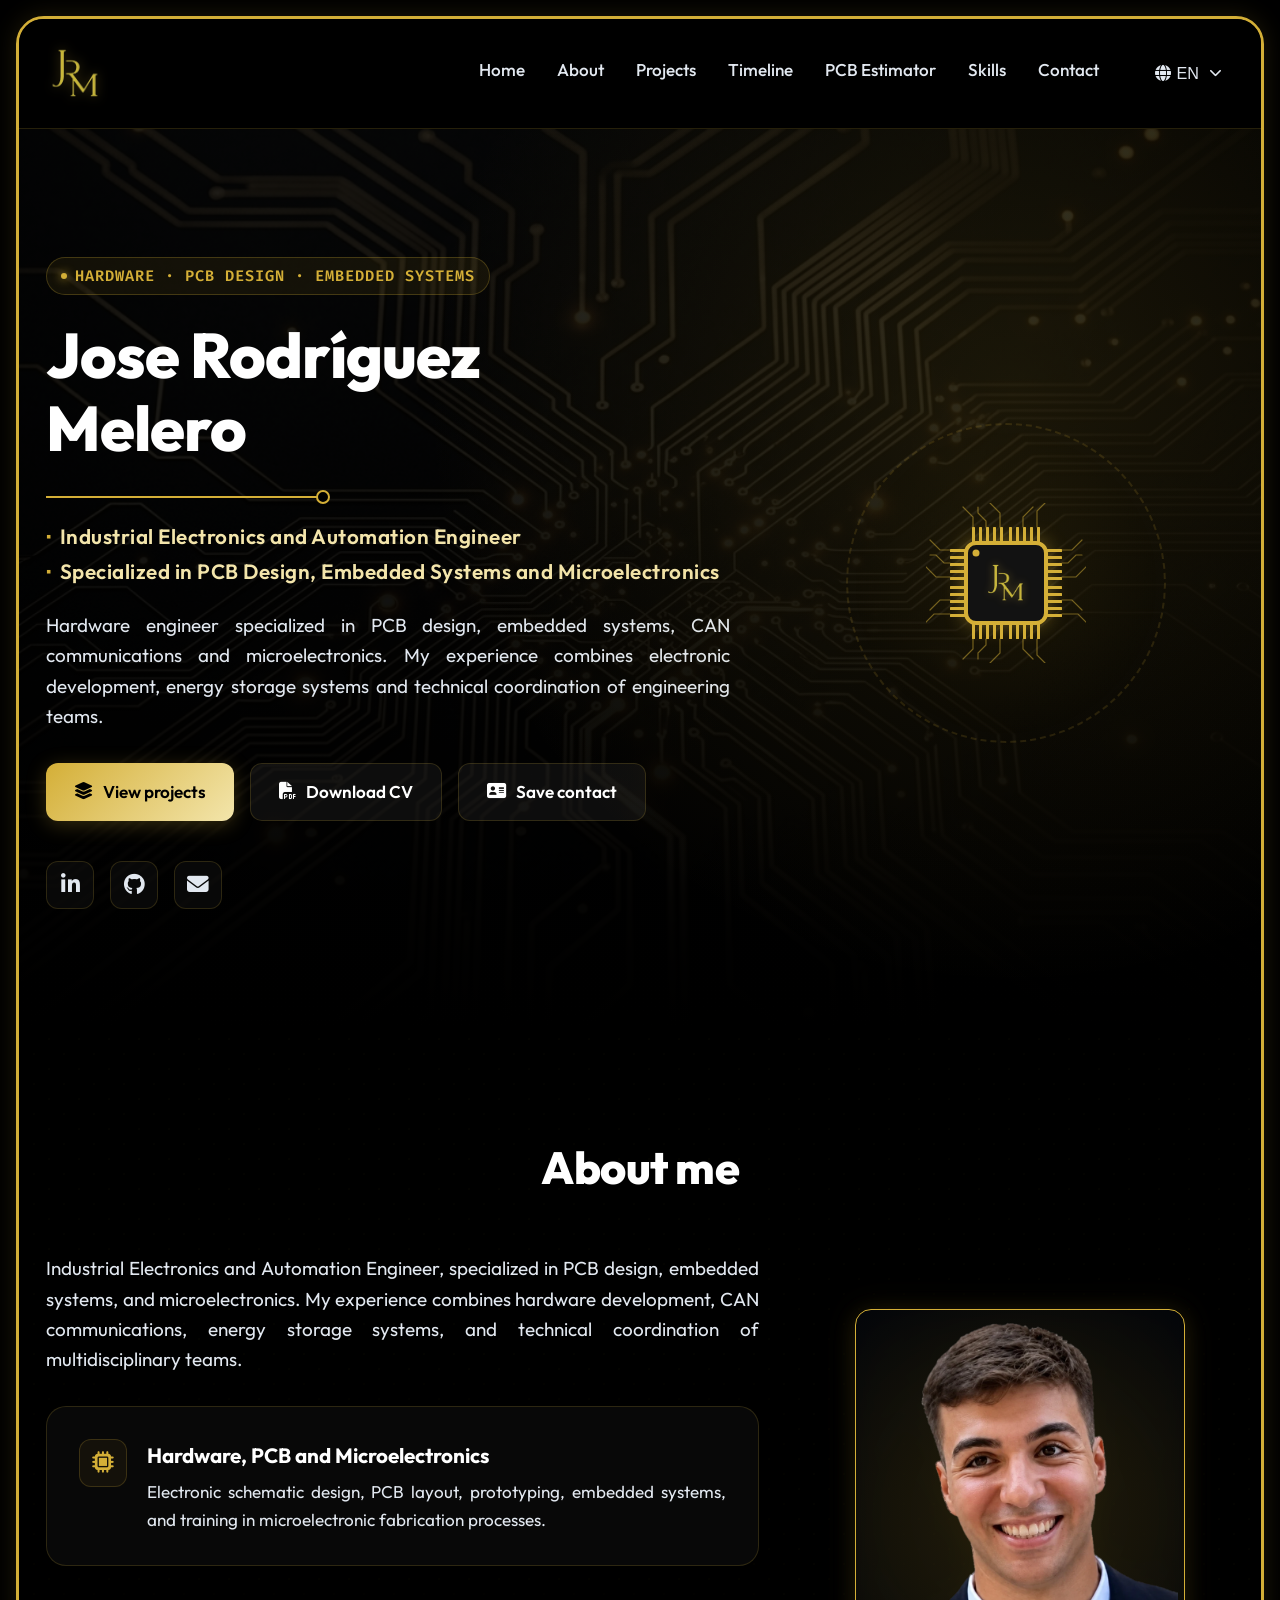
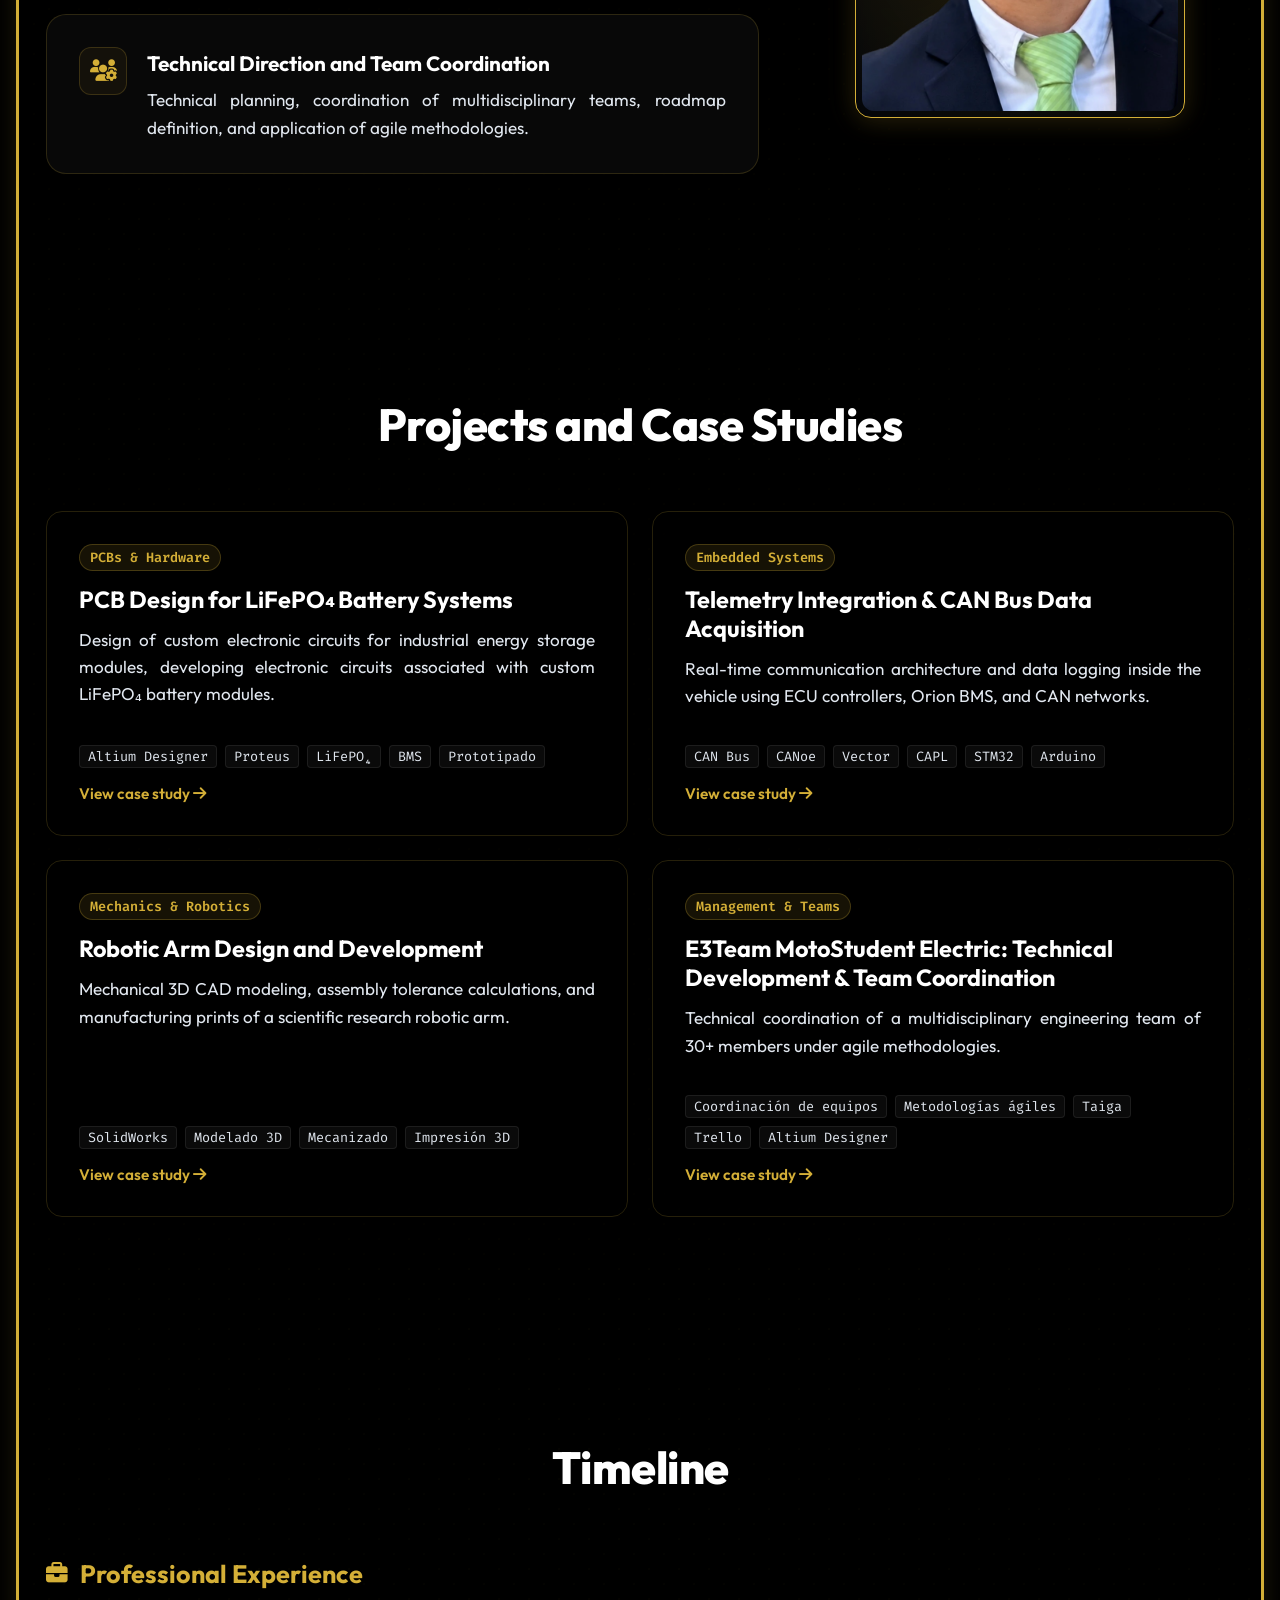
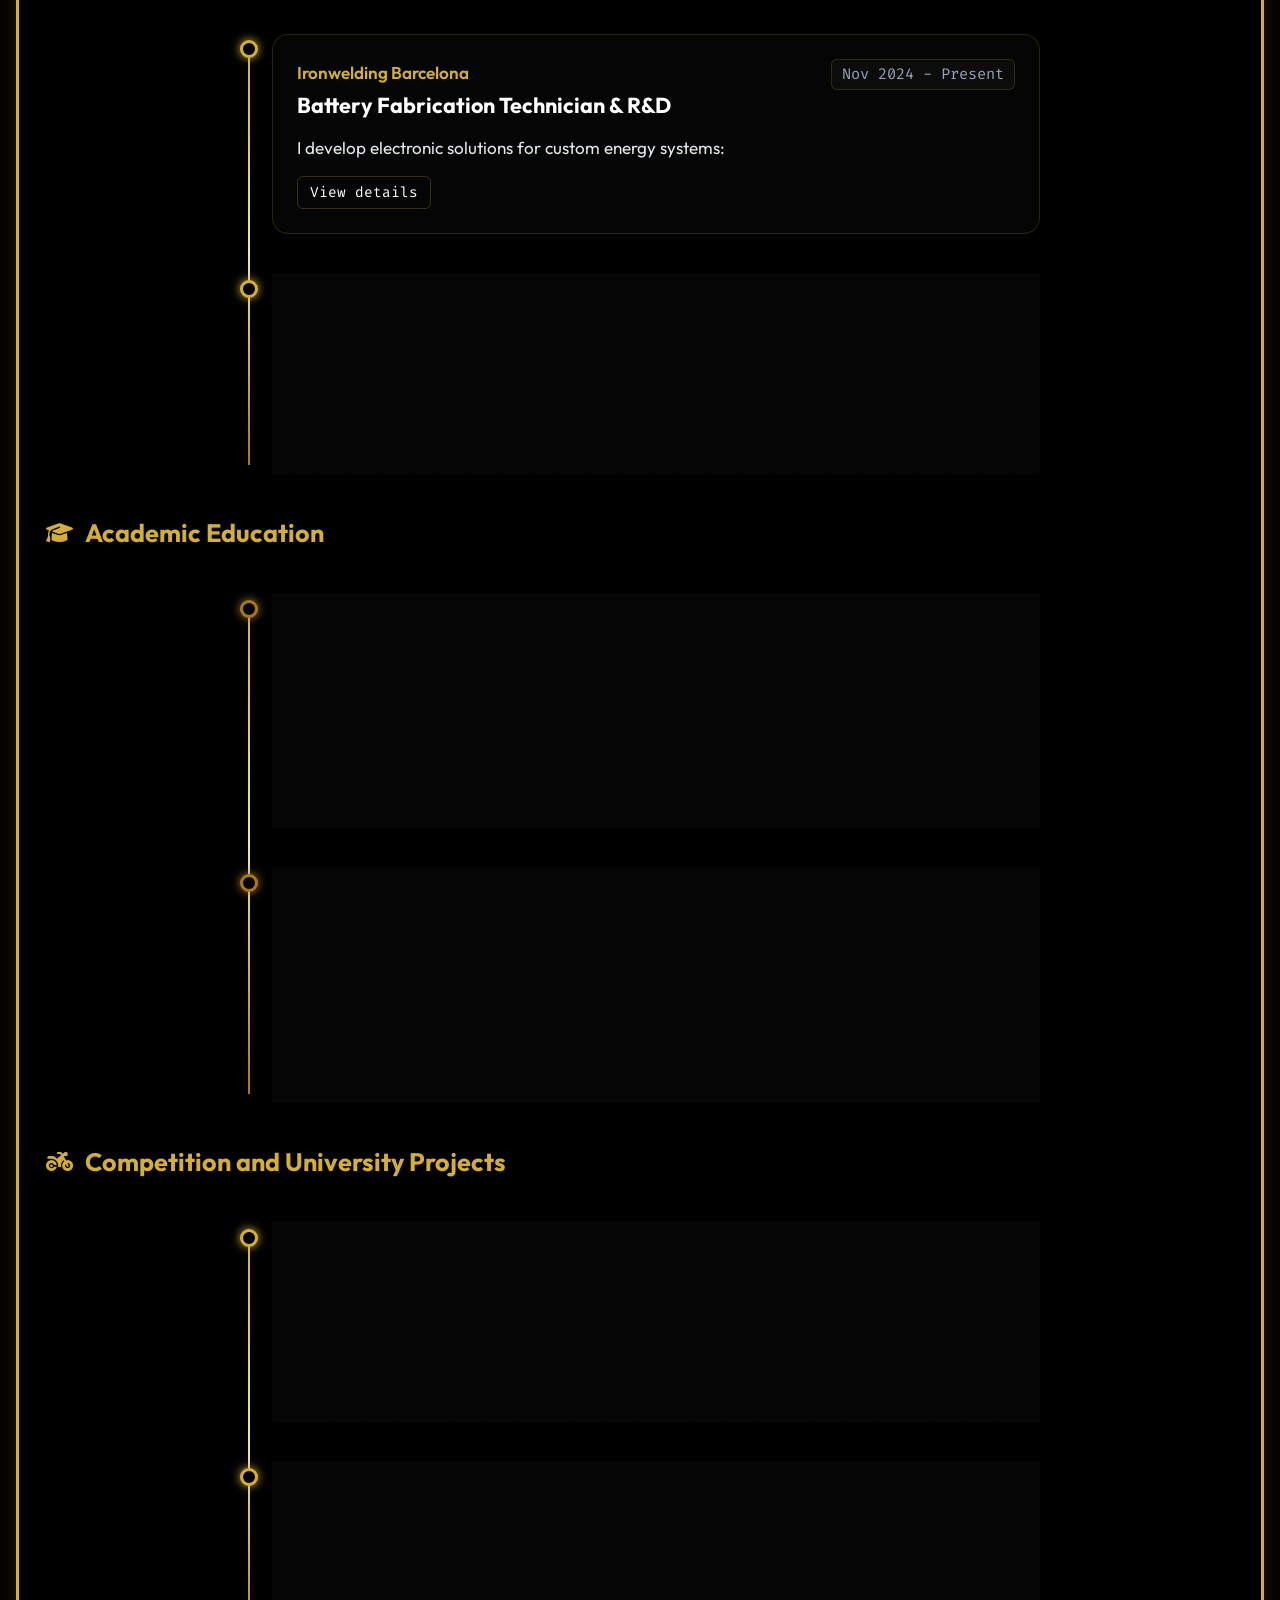
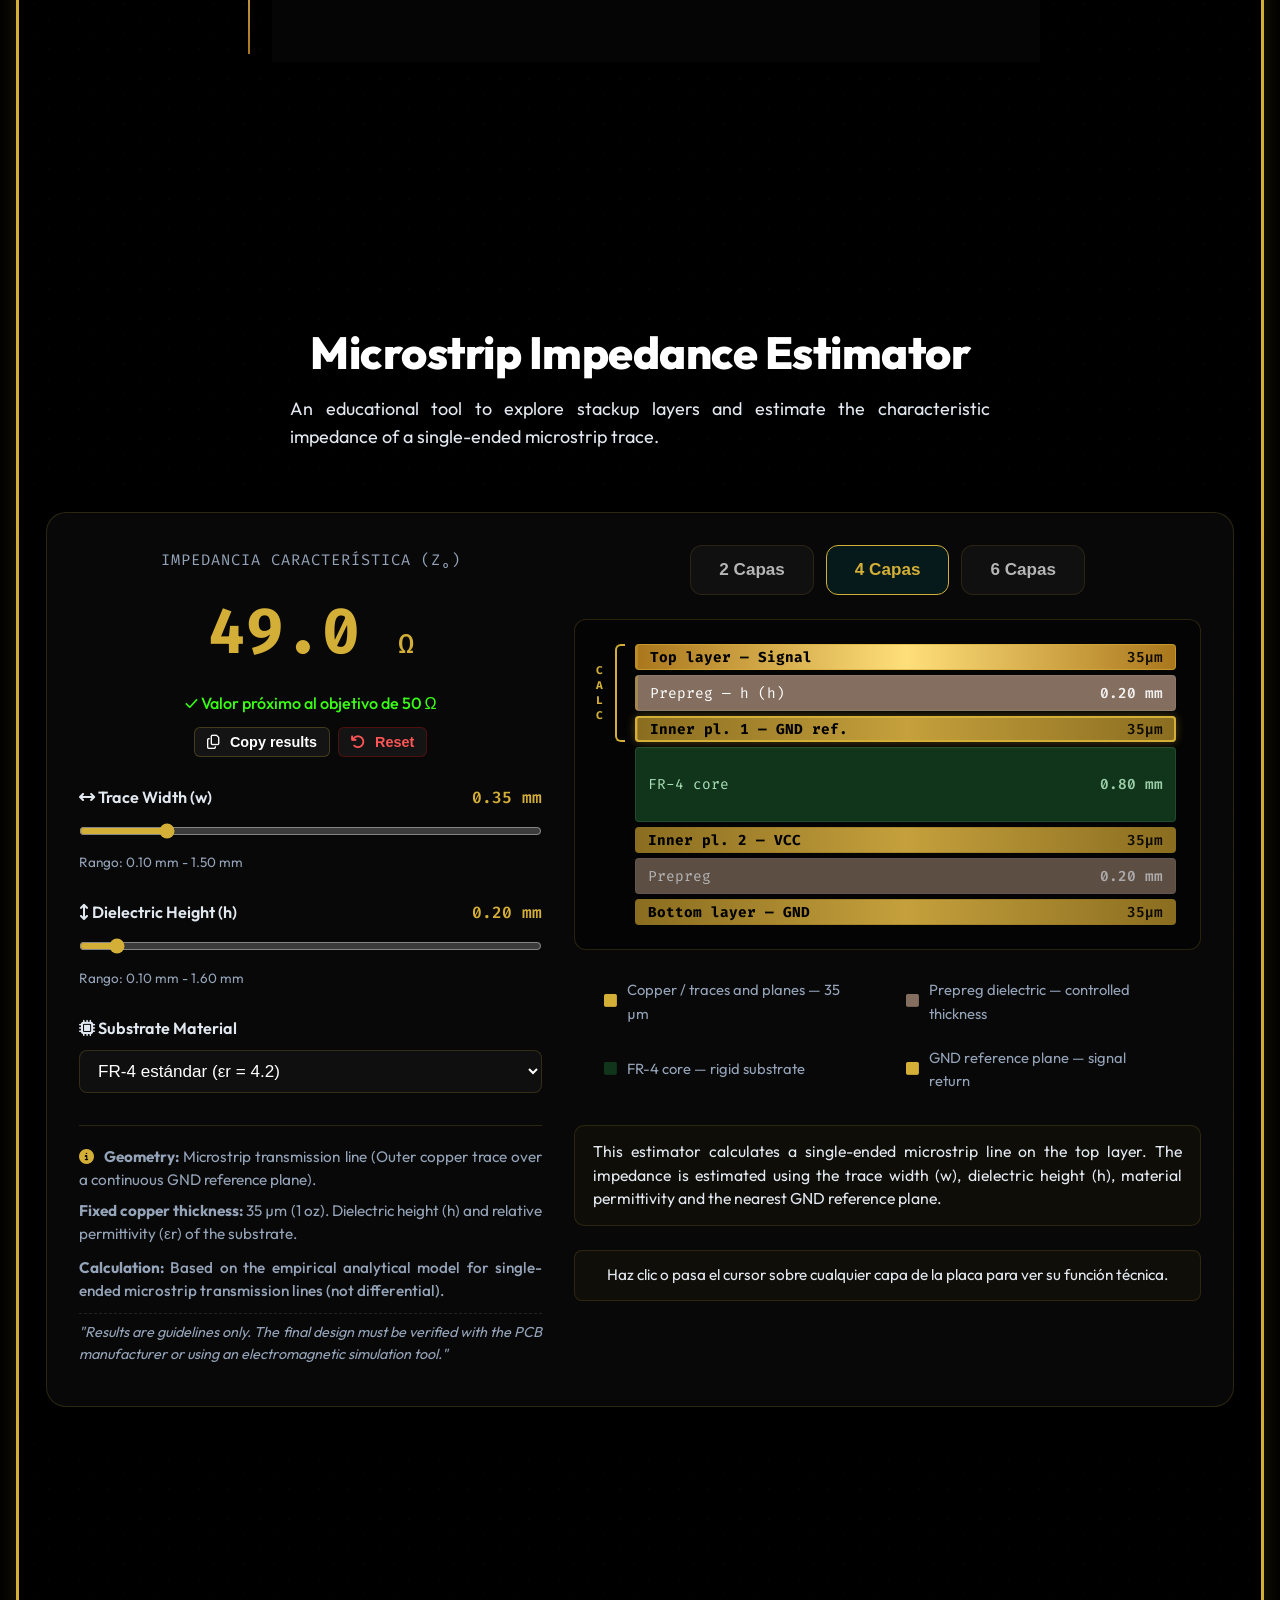
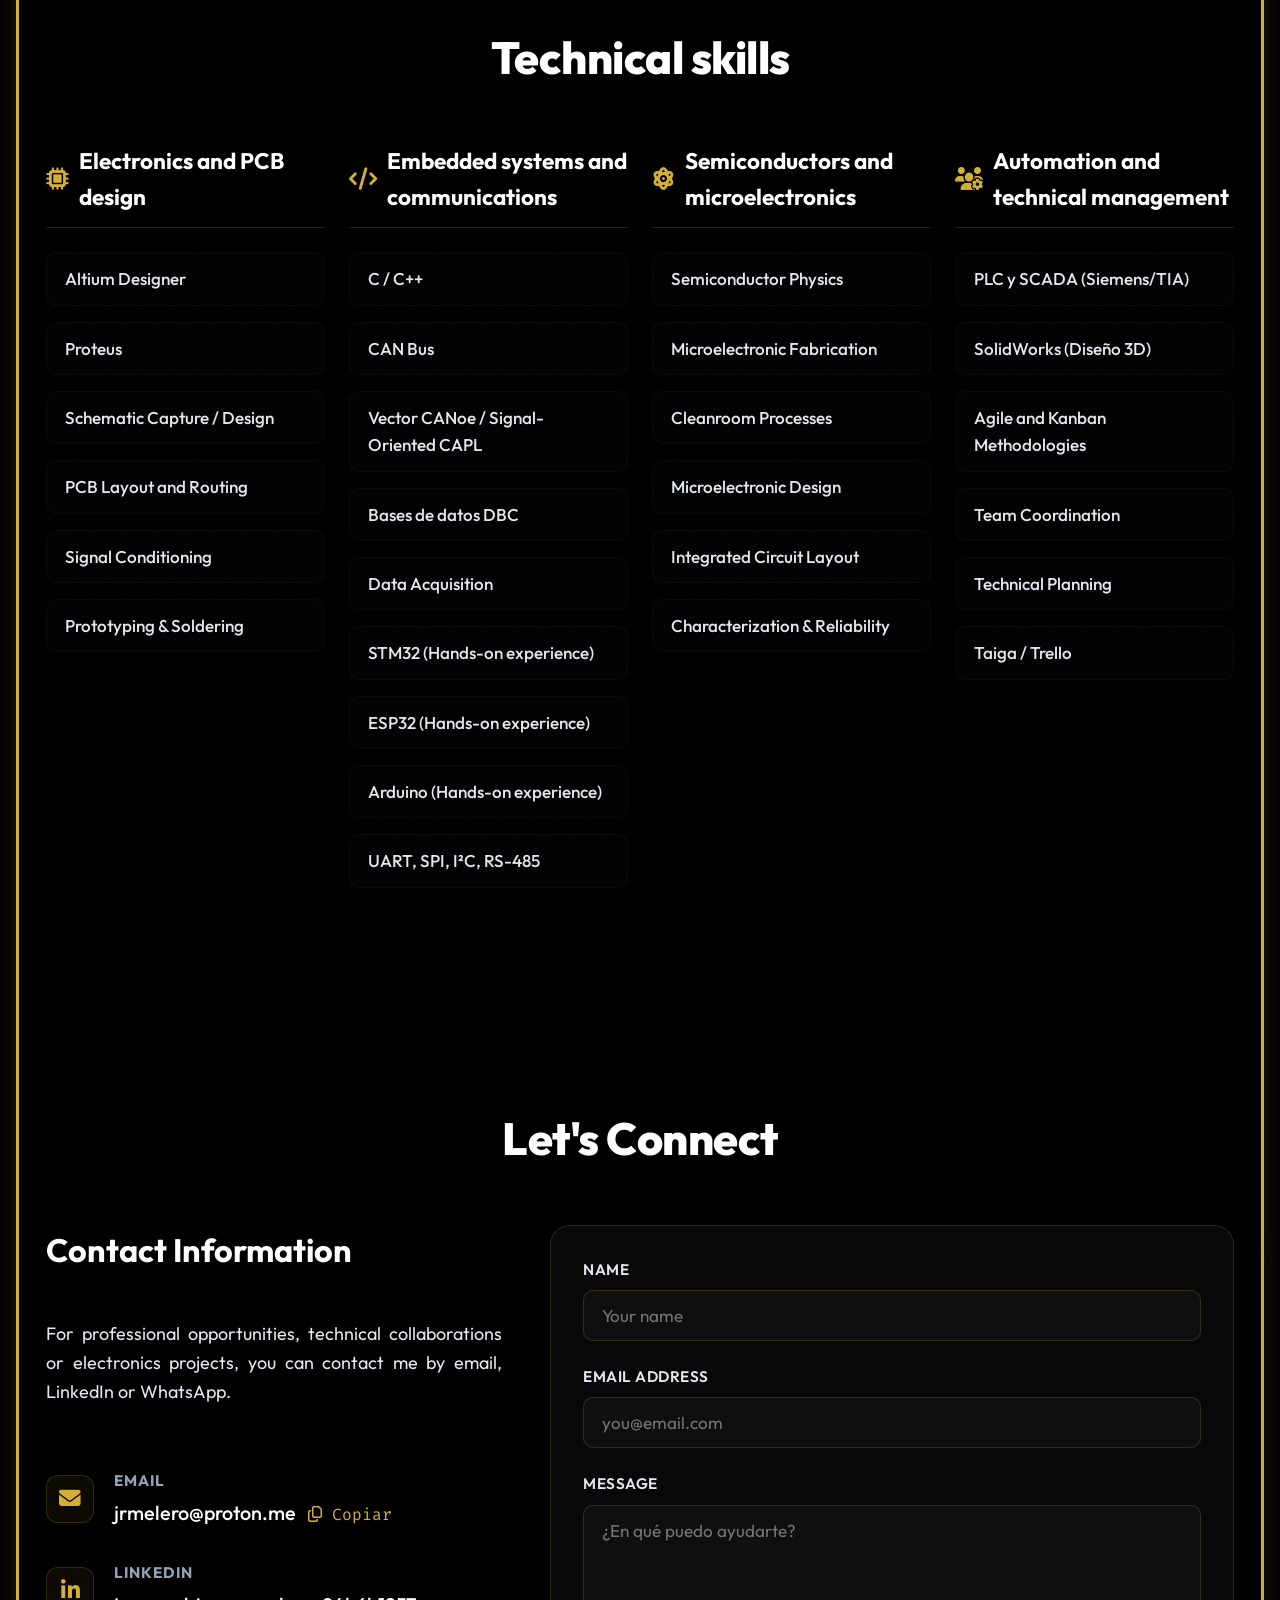
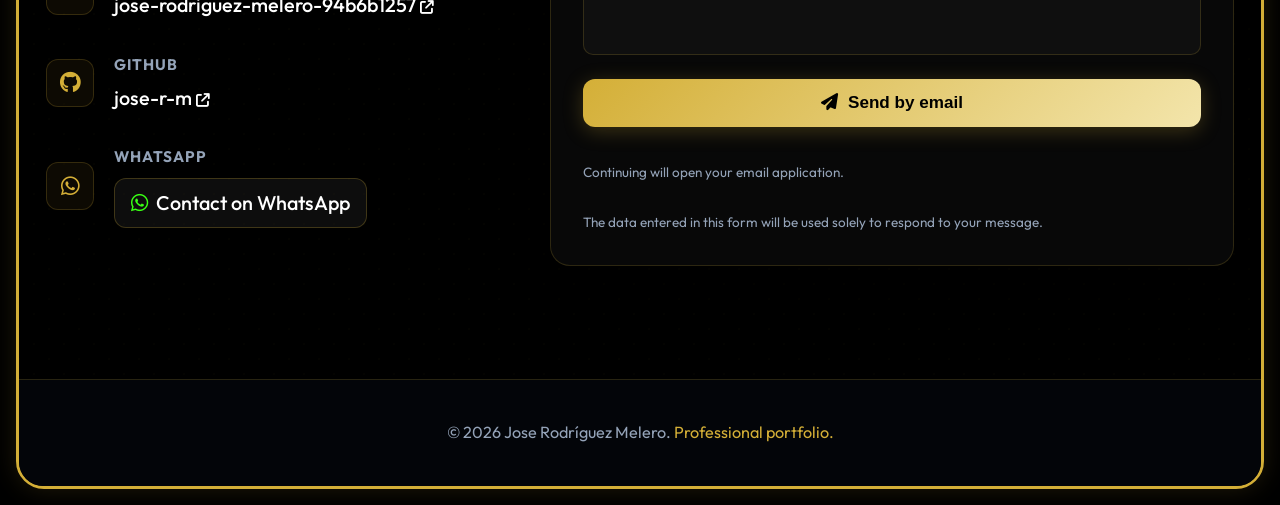
==== commit 5498f759: "Add files via upload" ====
--- a/index.html
+++ b/index.html
@@ -787,7 +787,7 @@
     <!-- Footer -->
     <footer>
         <div class="container footer-content">
-            <p class="footer-text" data-translate="footer-text">© 2026 Jose Rodríguez Melero. Portfolio profesional.</p>
+            <p class="footer-text" data-translate="footer-text">© 2026 Jose Rodríguez Melero. <span style="display: inline-block;">Portfolio profesional.</span></p>
         </div>
     </footer>
 
--- a/styles.css
+++ b/styles.css
@@ -1138,6 +1138,7 @@
 .footer-text {
     font-size: 0.9rem;
     color: var(--text-muted);
+    text-align: center !important;
 }
 
 .footer-text span {
@@ -1312,8 +1313,8 @@
         top: 70px;
         left: 0;
         width: 100%;
-        background: rgba(6, 9, 19, 0.98);
-        border-bottom: 1px solid var(--glass-border);
+        background: rgba(0, 0, 0, 0.98);
+        border-bottom: 1px solid var(--accent-cyan);
         padding: 24px;
         gap: 20px;
     }
@@ -1332,8 +1333,30 @@
     }
     
     .hero-content {
-        align-items: flex-start;
-        text-align: left;
+        align-items: center;
+        text-align: center;
+    }
+    
+    .hero-title {
+        text-align: center !important;
+    }
+    
+    .hero-circuit-line {
+        margin: 16px auto 24px auto !important;
+    }
+    
+    .hero-subtitles {
+        align-items: center !important;
+        text-align: center !important;
+    }
+    
+    .hero-desc {
+        text-align: center !important;
+    }
+    
+    .social-links {
+        justify-content: center !important;
+        width: 100%;
     }
     
     .hero-visual {
@@ -1860,14 +1883,14 @@
     position: absolute;
     top: 100%;
     right: 0;
-    background: #080b13;
-    border: 1px solid var(--glass-border);
+    background: #000000;
+    border: 1px solid var(--accent-cyan);
     border-radius: 8px;
     padding: 6px 0;
     margin-top: 6px;
     list-style: none;
     min-width: 130px;
-    box-shadow: 0 4px 20px rgba(0, 0, 0, 0.6);
+    box-shadow: 0 4px 20px rgba(0, 0, 0, 0.8);
     z-index: 1000;
     text-align: left;
 }
@@ -1904,6 +1927,15 @@
         margin-bottom: 14px !important;
     }
     
+    .badge {
+        font-size: 0.65rem !important;
+        letter-spacing: 0.5px !important;
+        padding: 4px 10px !important;
+        white-space: nowrap !important;
+        margin-bottom: 20px !important;
+        display: inline-flex !important;
+    }
+    
     .timeline-header {
         flex-direction: column;
         align-items: flex-start;
@@ -1928,8 +1960,8 @@
     .lang-dropdown-trigger {
         width: 100%;
         justify-content: space-between;
-        border: 1px solid var(--glass-border);
-        background: rgba(255, 255, 255, 0.02);
+        border: 1px solid var(--accent-cyan);
+        background: #000000;
     }
     .lang-dropdown-menu {
         position: static;
@@ -1967,7 +1999,7 @@
     
     .pcb-layer {
         padding: 0 8px !important;
-        font-size: 0.72rem !important;
+        font-size: 0.68rem !important;
     }
     
     .pcb-layer-thickness {
@@ -1976,6 +2008,11 @@
     
     .calc-buttons-container, .stackup-controls {
         flex-wrap: wrap !important;
+    }
+    
+    .contact-info-title {
+        font-size: 1.45rem !important;
+        white-space: nowrap !important;
     }
 }
 
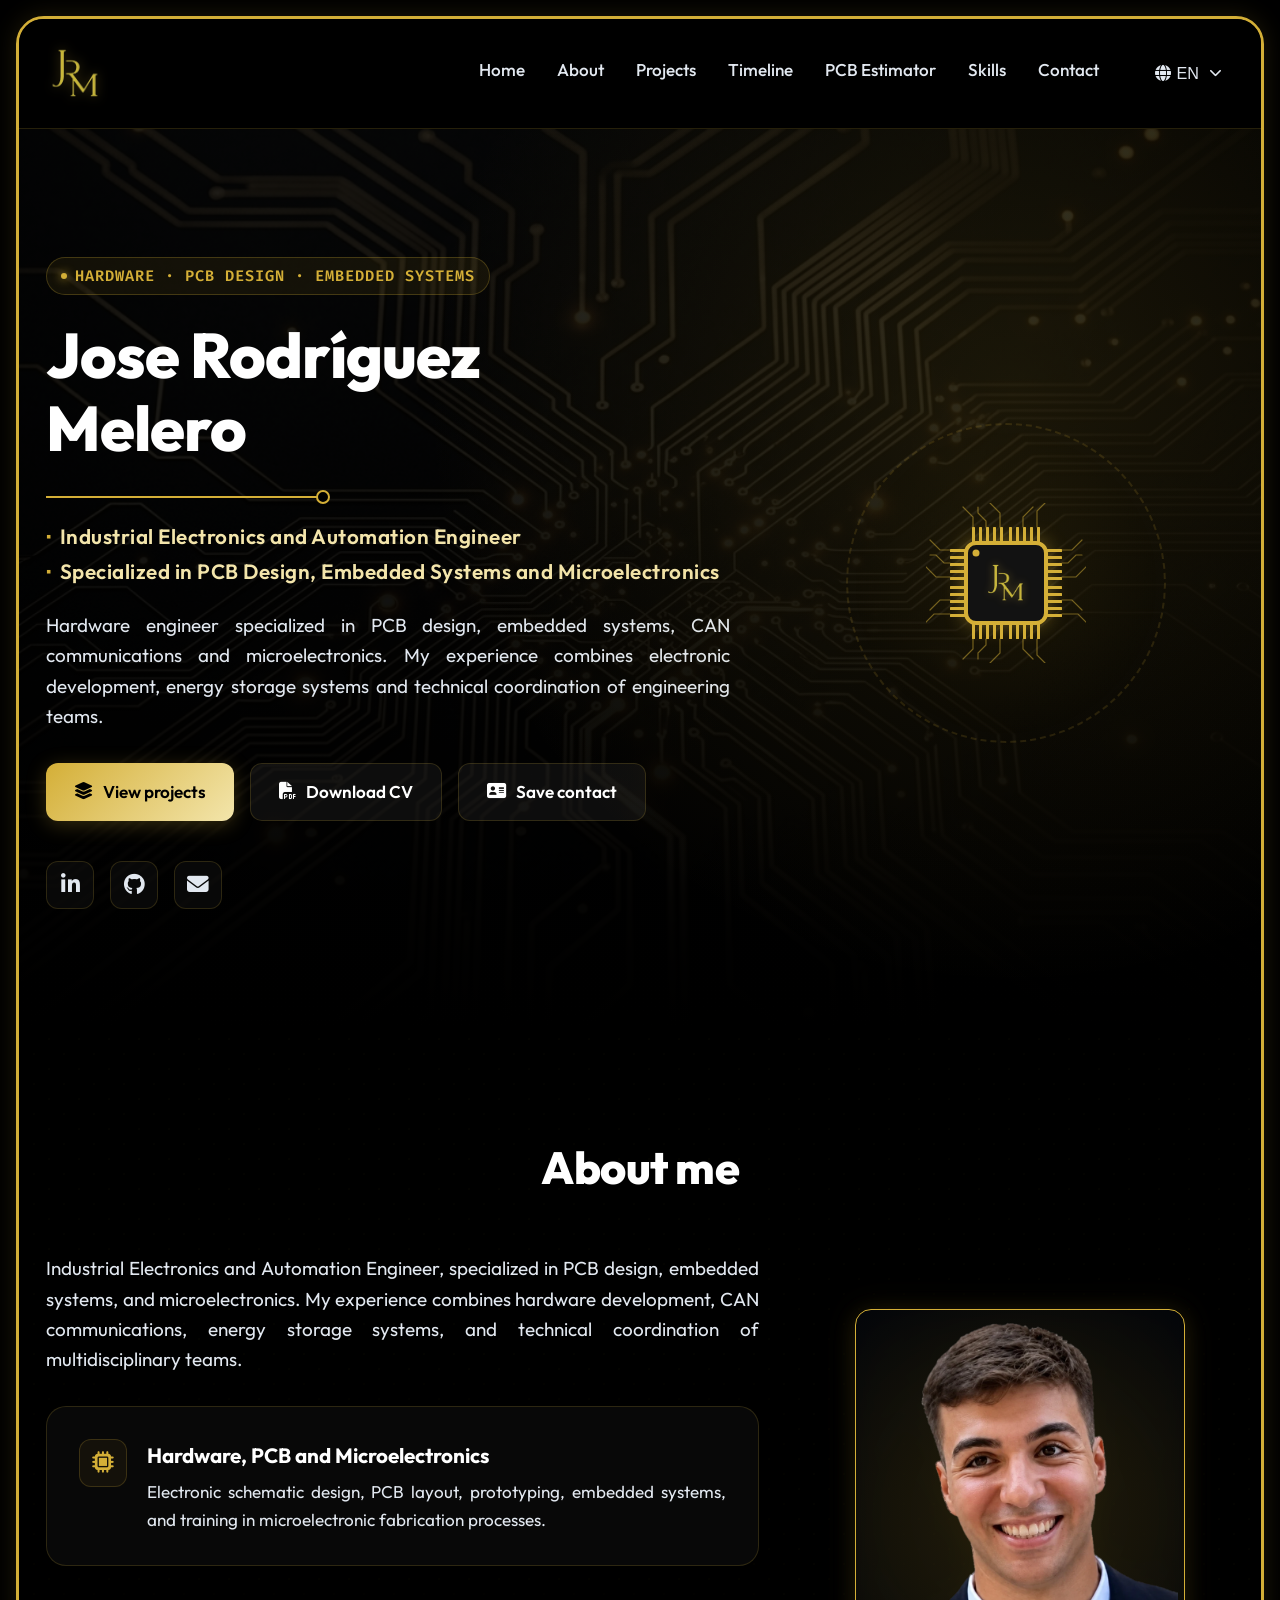
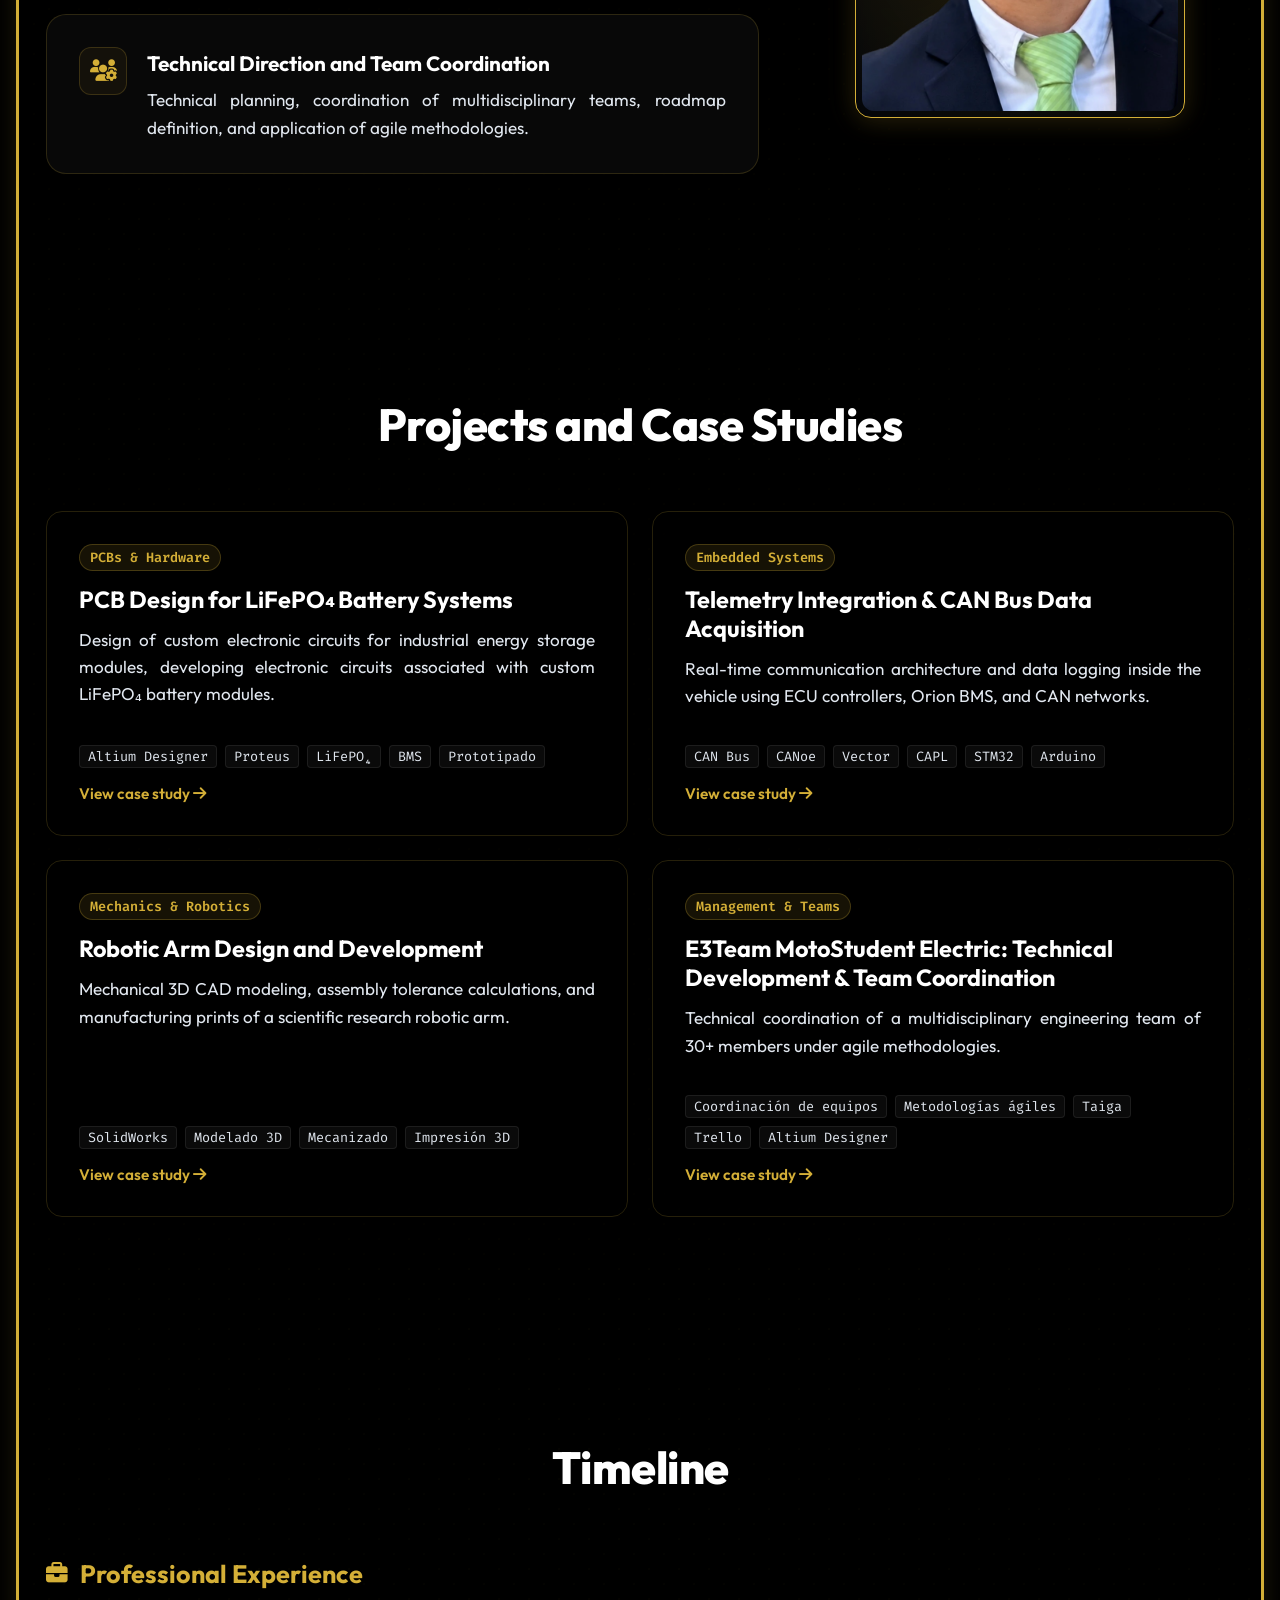
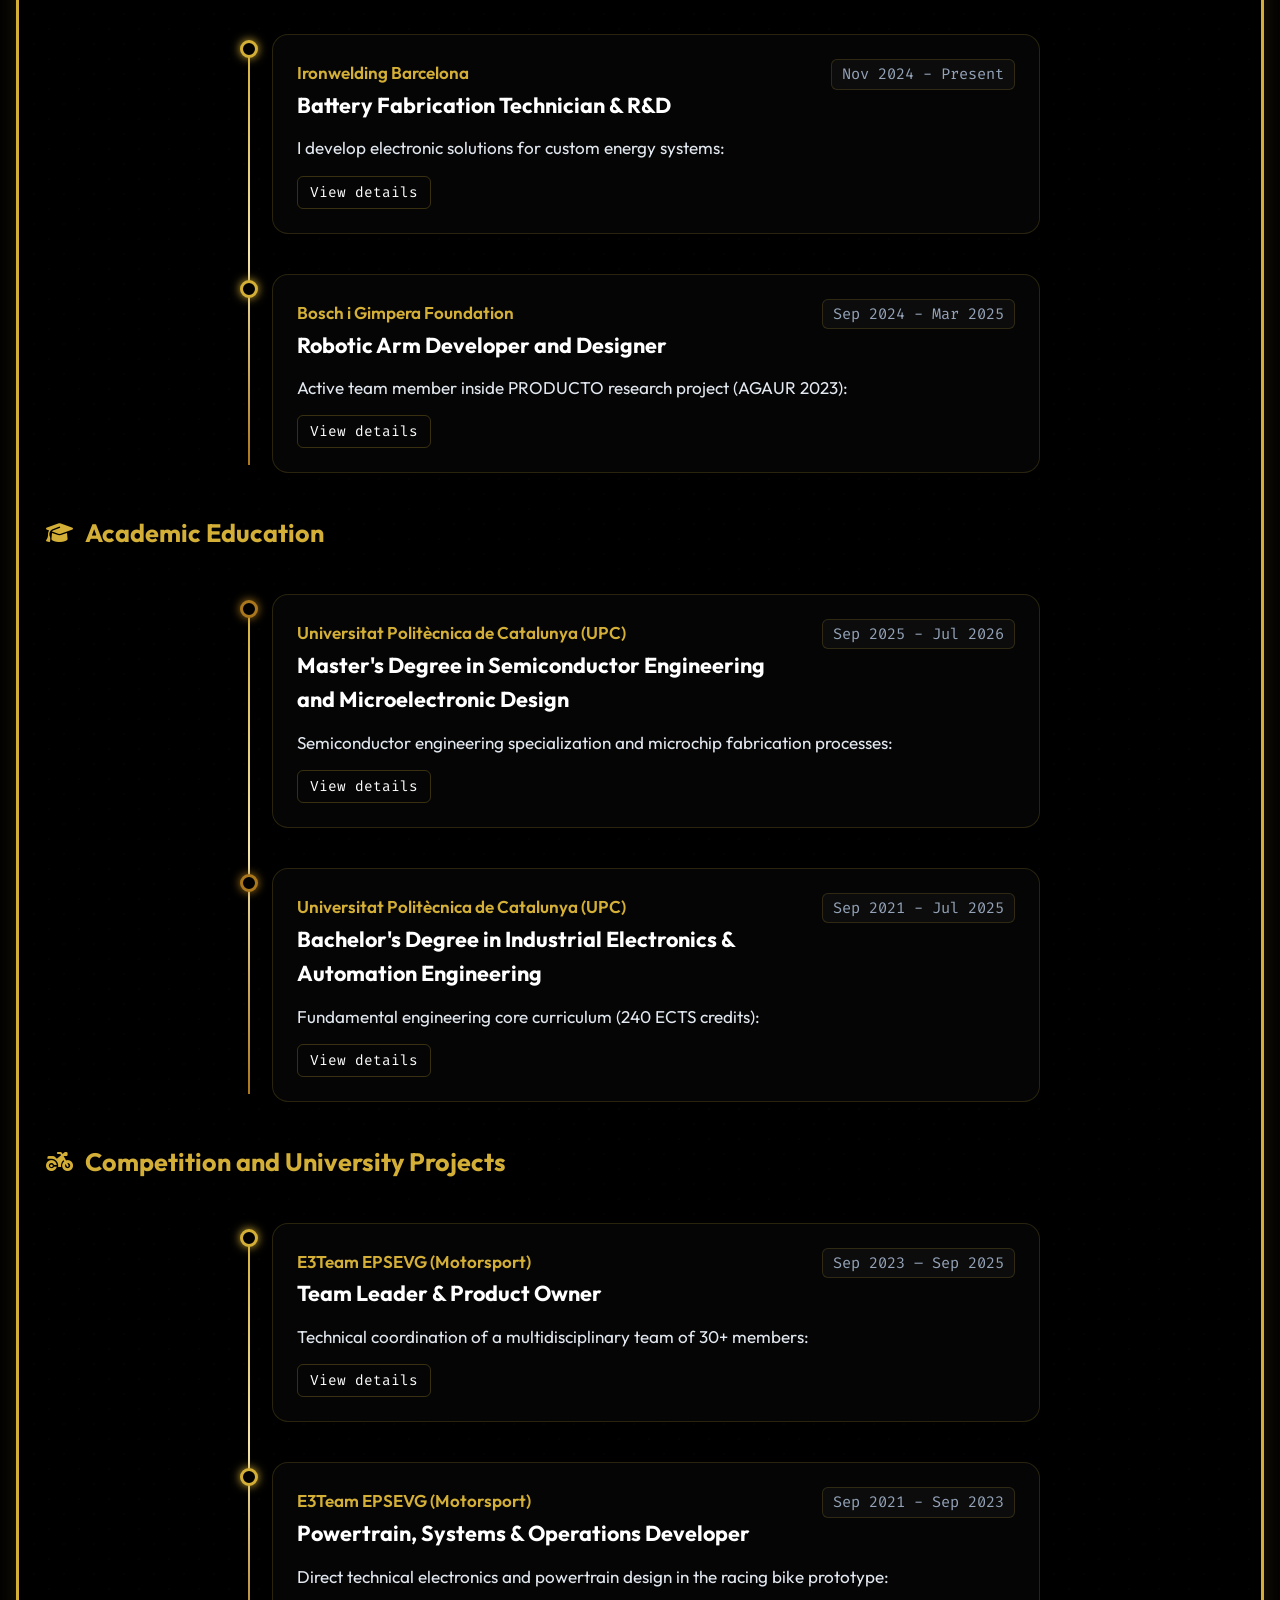
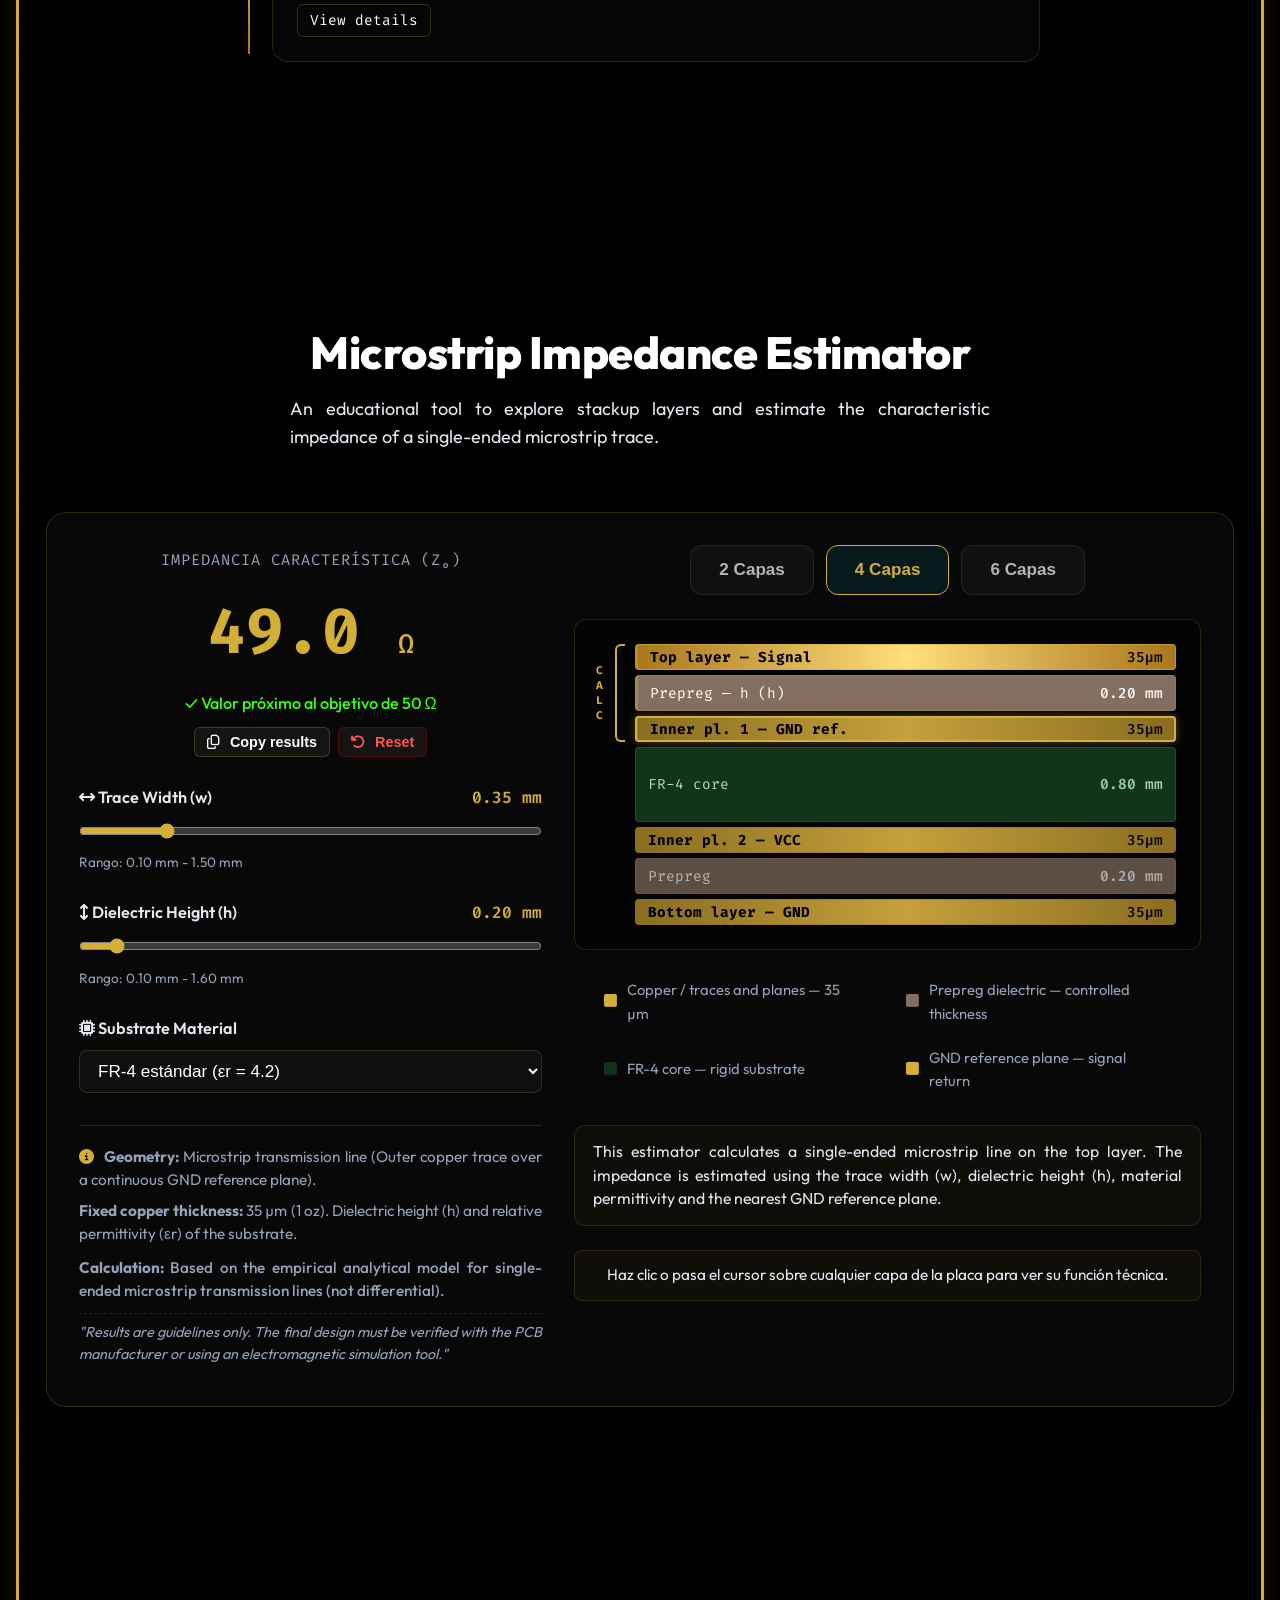
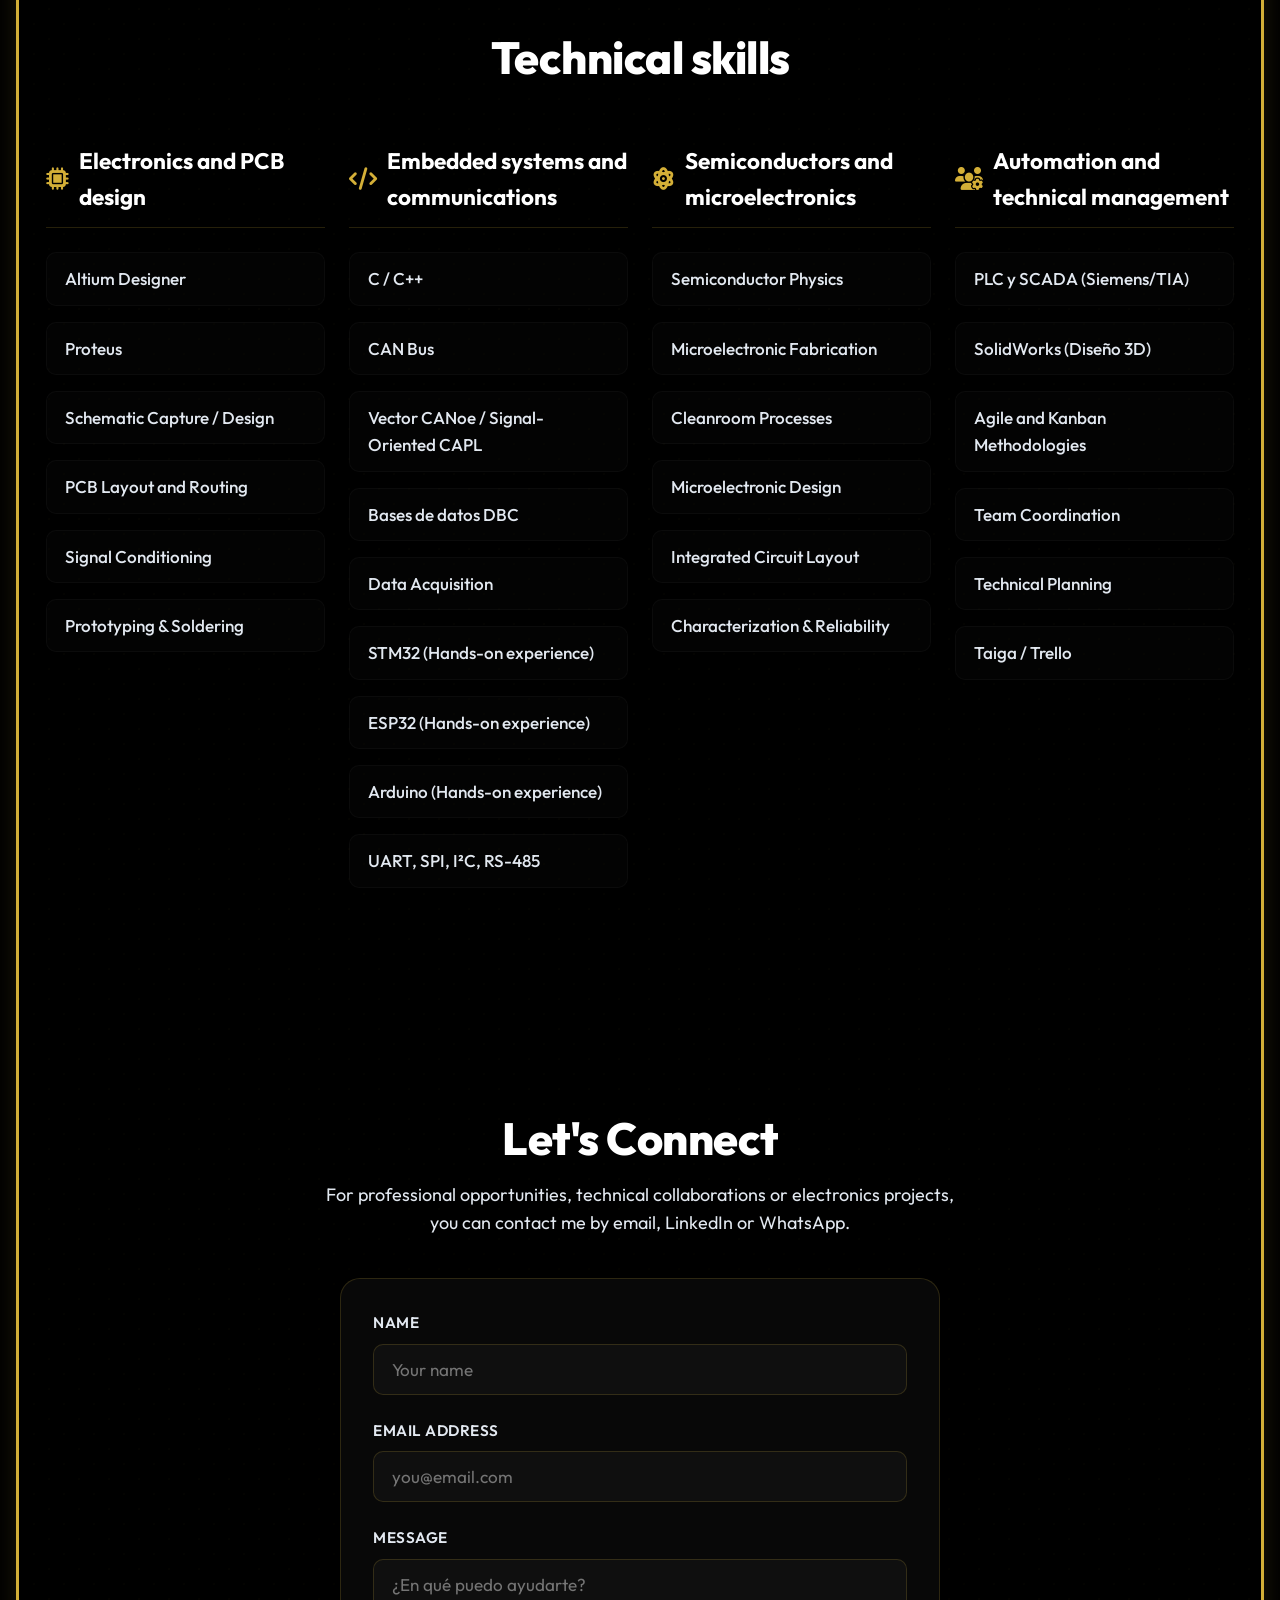
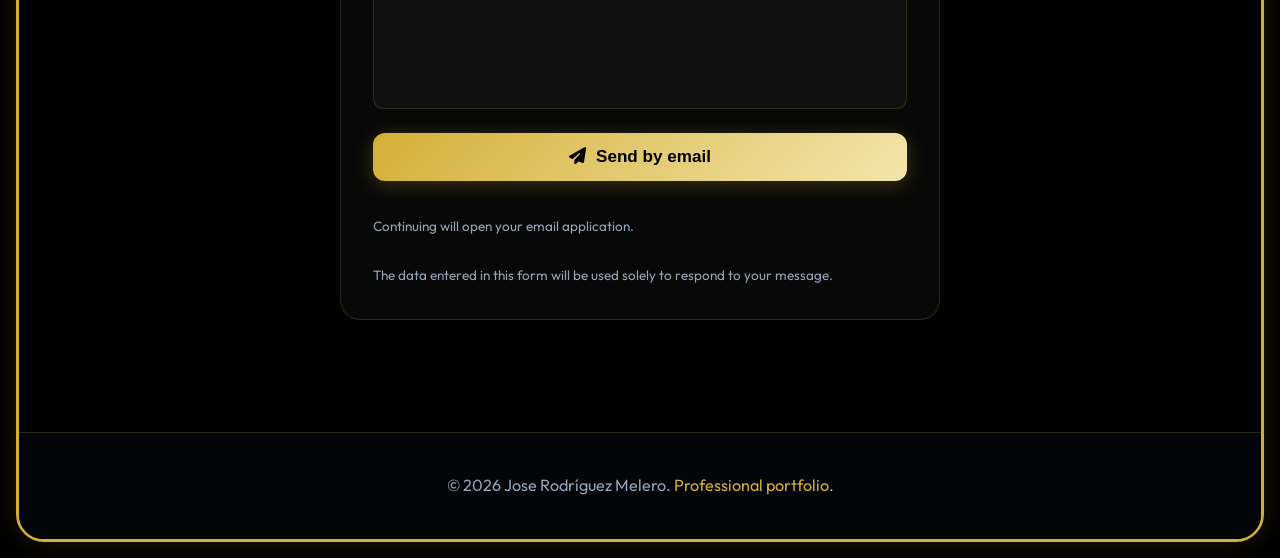
==== commit 38d8a29b: "Add files via upload" ====
--- a/index.html
+++ b/index.html
@@ -711,49 +711,12 @@
     <!-- Contact Section -->
     <section id="contact">
         <div class="container">
-            <div class="section-header">
+            <div class="section-header" style="margin-bottom: 40px;">
                 <h2 class="section-title" data-translate="contact-title">¿Hablamos?</h2>
-            </div>
-            <div class="contact-grid">
-                <div class="contact-info">
-                    <h3 class="contact-info-title" data-translate="contact-grid-title">Información de Contacto</h3>
-                    <p class="contact-info-desc" data-translate="contact-grid-desc">Para oportunidades profesionales, colaboraciones técnicas o proyectos de electrónica, puedes contactar conmigo por correo, LinkedIn o WhatsApp.</p>
-                    
-                    <div class="contact-card">
-                        <div class="feature-icon"><i class="fa-solid fa-envelope"></i></div>
-                        <div class="contact-details">
-                            <h4>Email</h4>
-                            <p>jrmelero@proton.me <button class="copy-btn" aria-label="Copiar correo electrónico"><i class="fa-regular fa-copy"></i> Copiar</button></p>
-                        </div>
-                    </div>
- 
-                    <div class="contact-card">
-                        <div class="feature-icon"><i class="fa-brands fa-linkedin-in"></i></div>
-                        <div class="contact-details">
-                            <h4>LinkedIn</h4>
-                            <a href="https://www.linkedin.com/in/jose-rodriguez-melero-94b6b1257/" target="_blank" rel="noopener noreferrer">jose-rodriguez-melero-94b6b1257 <i class="fa-solid fa-arrow-up-right-from-square" style="font-size: 0.75rem;"></i></a>
-                        </div>
-                    </div>
- 
-                    <div class="contact-card">
-                        <div class="feature-icon"><i class="fa-brands fa-github"></i></div>
-                        <div class="contact-details">
-                            <h4>GitHub</h4>
-                            <a href="https://github.com/jose-r-m" target="_blank" rel="noopener noreferrer">jose-r-m <i class="fa-solid fa-arrow-up-right-from-square" style="font-size: 0.75rem;"></i></a>
-                        </div>
-                    </div>
-                    
-                    <div class="contact-card">
-                        <div class="feature-icon"><i class="fa-brands fa-whatsapp"></i></div>
-                        <div class="contact-details">
-                            <h4>WhatsApp</h4>
-                            <a href="https://wa.me/34666924889?text=Hola%20Jose%2C%20he%20visitado%20tu%20portfolio%20profesional%20y%20me%20gustar%C3%ADa%20contactar%20contigo." target="_blank" rel="noopener noreferrer" class="btn btn-secondary btn-whatsapp-custom">
-                                <i class="fa-brands fa-whatsapp" style="color: var(--accent-green);"></i> <span data-translate="contact-whatsapp-btn">Contactar por WhatsApp</span>
-                            </a>
-                        </div>
-                    </div>
-                </div>
-                
+                <p class="section-subtitle contact-subtitle" data-translate="contact-grid-desc" style="max-width: 650px; margin: 16px auto 0 auto; color: var(--text-secondary); text-align: center; line-height: 1.6;">Para oportunidades profesionales, colaboraciones técnicas o proyectos de electrónica, puedes contactar conmigo por correo, LinkedIn o WhatsApp.</p>
+            </div>
+            
+            <div class="contact-form-container" style="max-width: 600px; margin: 0 auto;">
                 <div class="glass-card">
                     <form class="contact-form" id="contact-form-el">
                         <div class="form-group">
--- a/styles.css
+++ b/styles.css
@@ -1333,29 +1333,29 @@
     }
     
     .hero-content {
-        align-items: center;
-        text-align: center;
+        align-items: stretch;
+        text-align: left;
     }
     
     .hero-title {
-        text-align: center !important;
+        text-align: left !important;
     }
     
     .hero-circuit-line {
-        margin: 16px auto 24px auto !important;
+        margin: 16px 0 24px 0 !important;
     }
     
     .hero-subtitles {
-        align-items: center !important;
-        text-align: center !important;
+        align-items: flex-start !important;
+        text-align: left !important;
     }
     
     .hero-desc {
-        text-align: center !important;
+        text-align: justify !important;
     }
     
     .social-links {
-        justify-content: center !important;
+        justify-content: flex-start !important;
         width: 100%;
     }
     
@@ -1934,6 +1934,7 @@
         white-space: nowrap !important;
         margin-bottom: 20px !important;
         display: inline-flex !important;
+        align-self: flex-start !important;
     }
     
     .timeline-header {
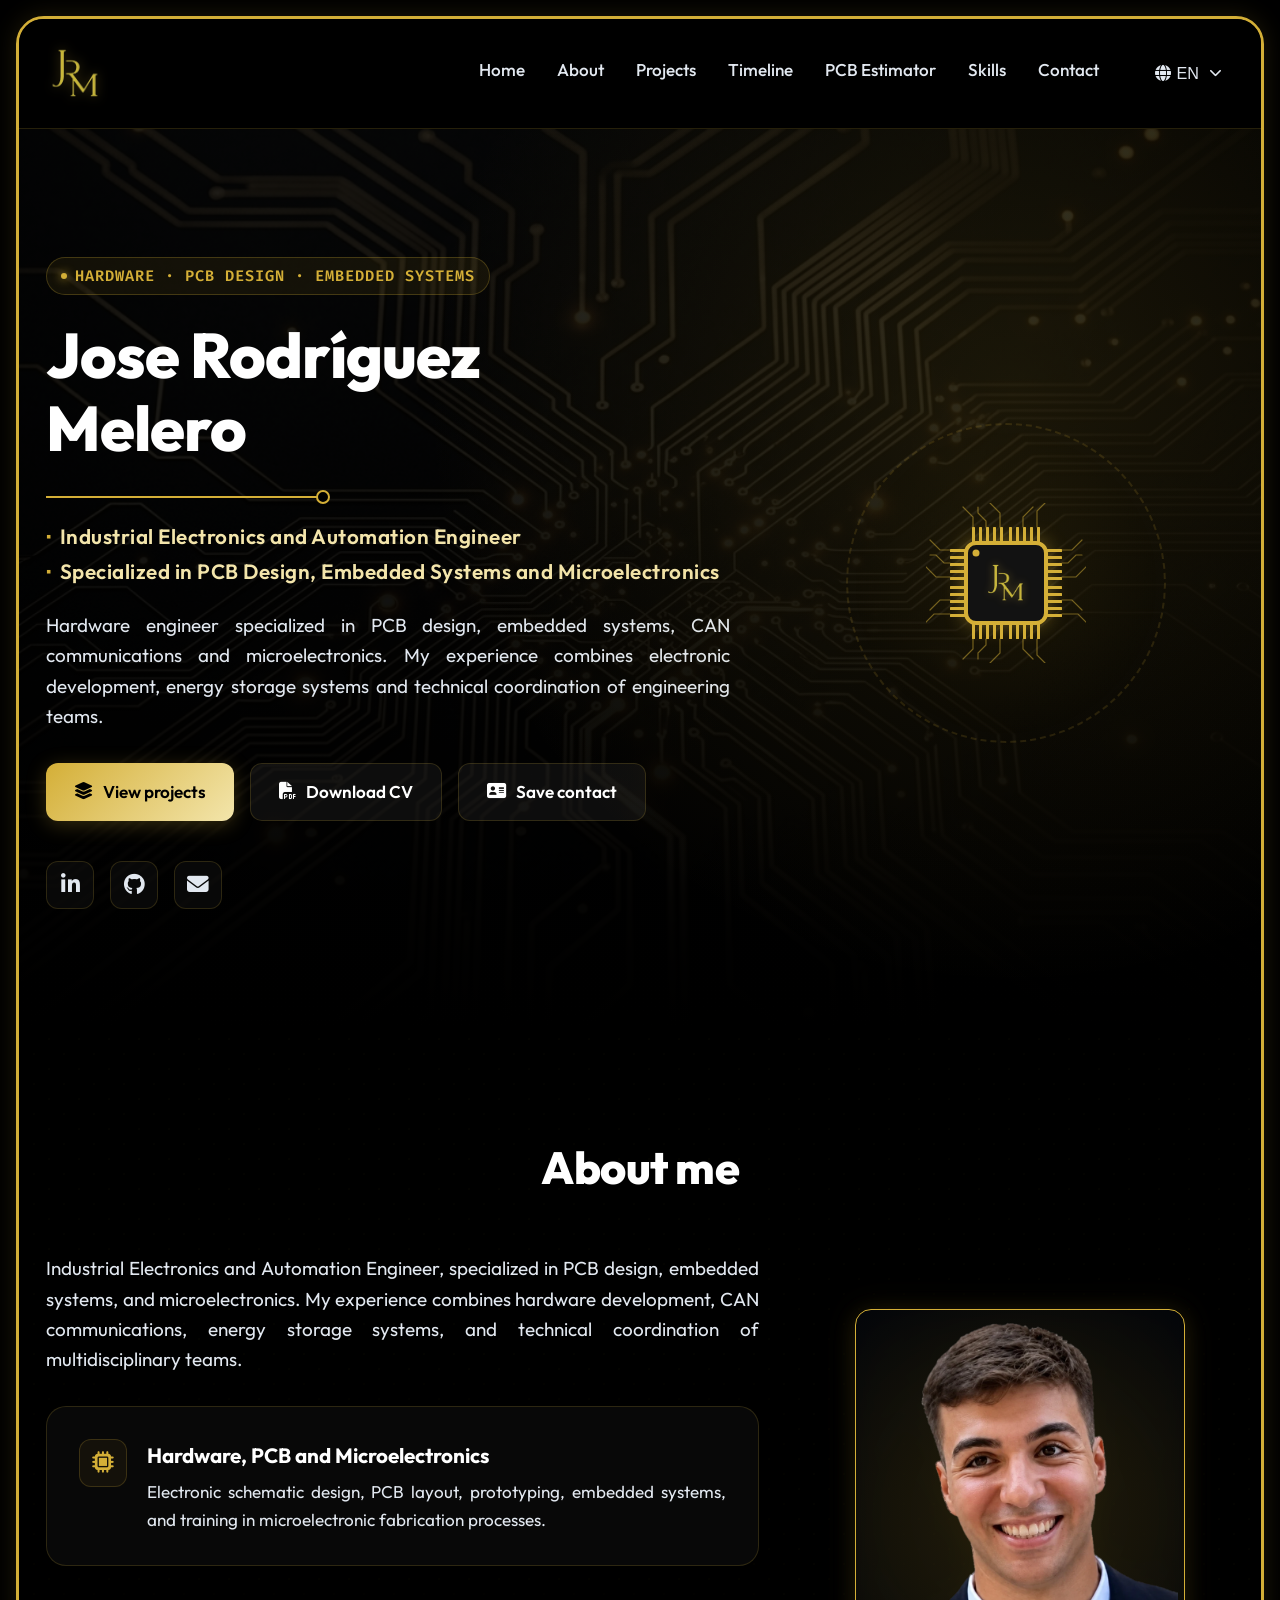
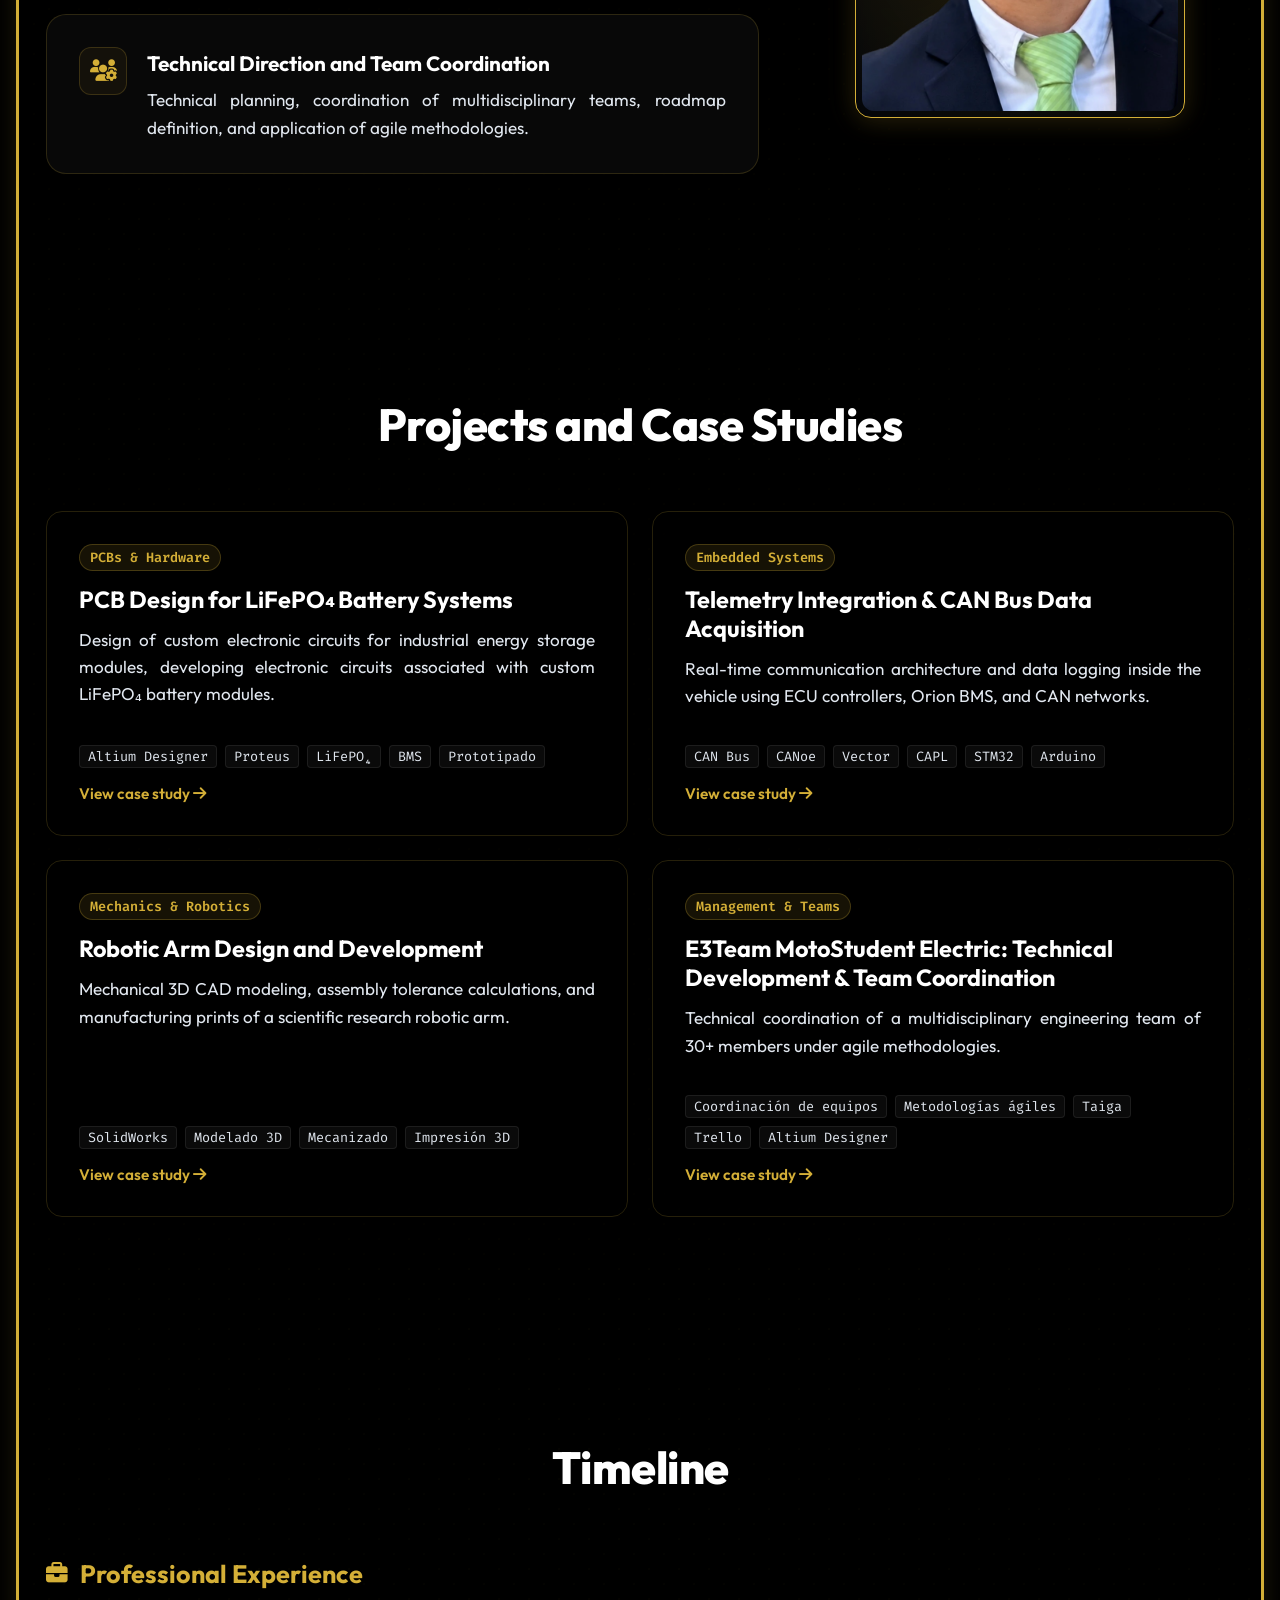
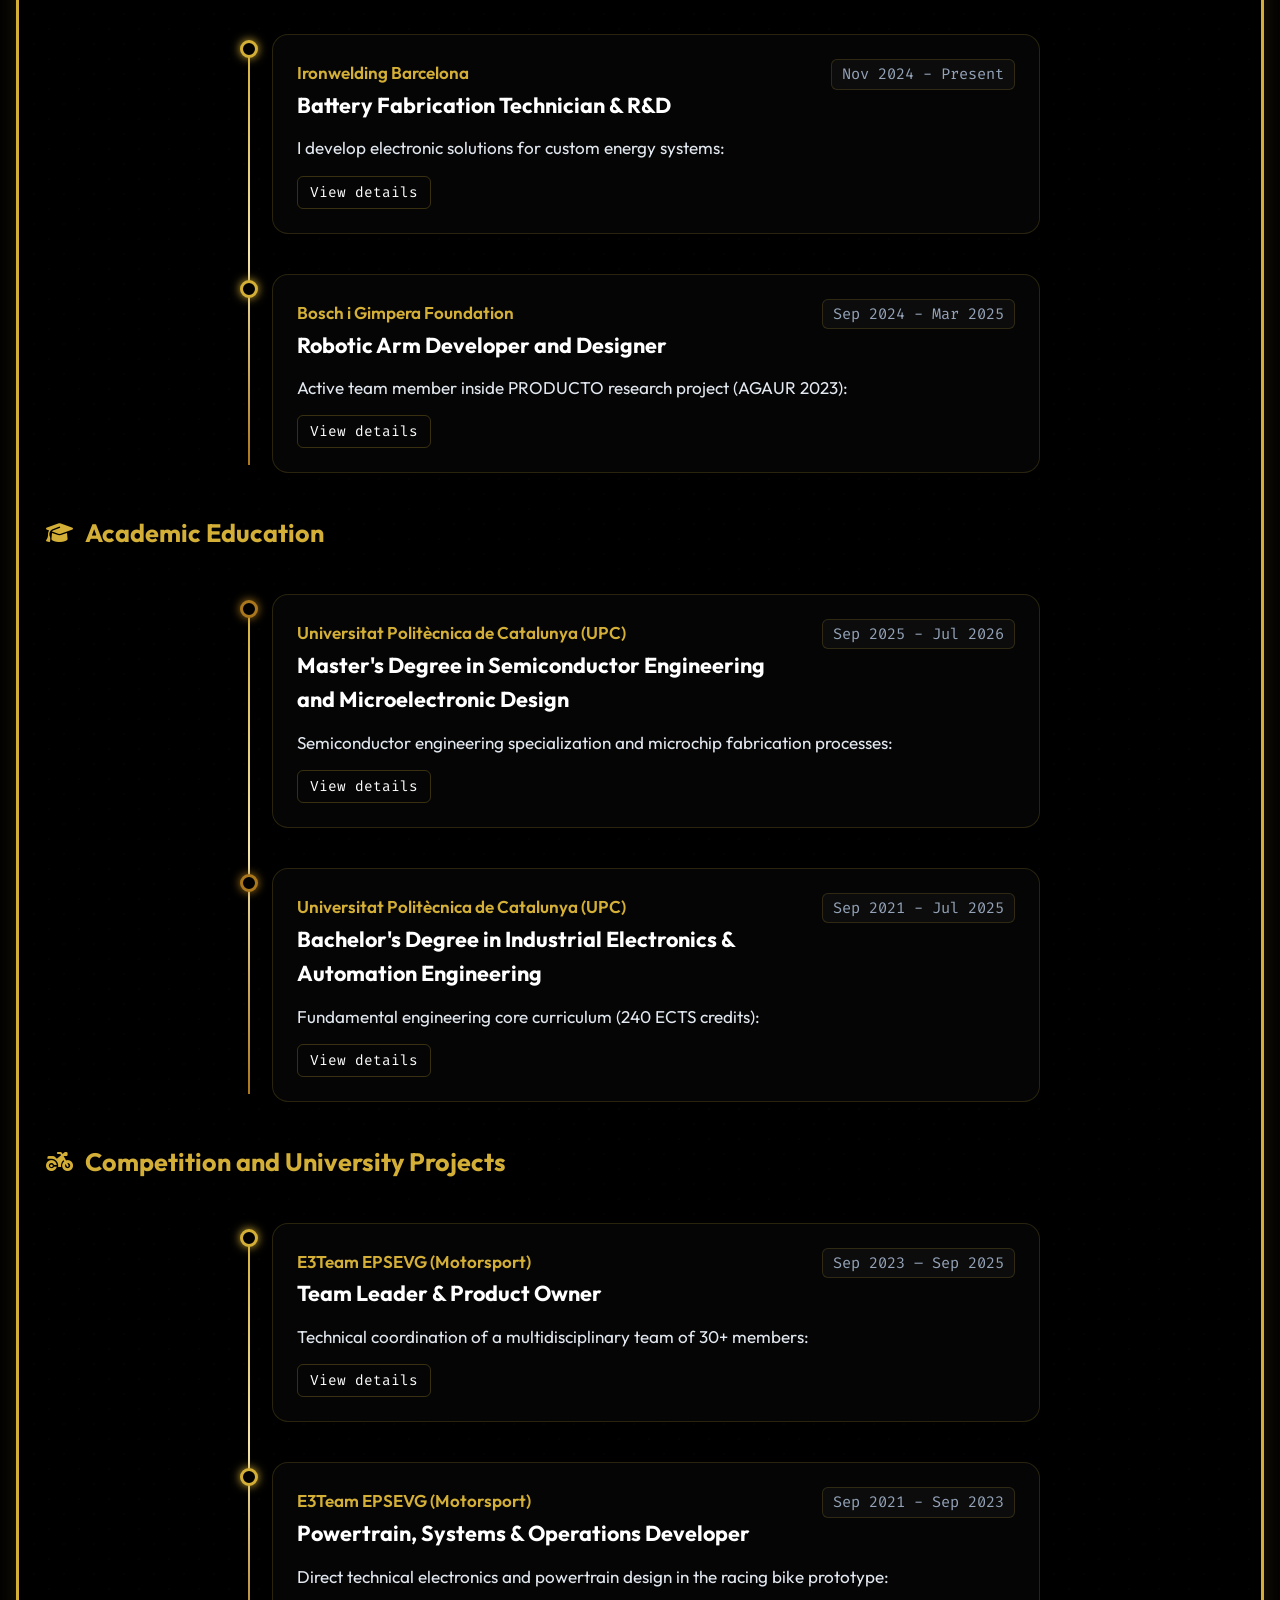
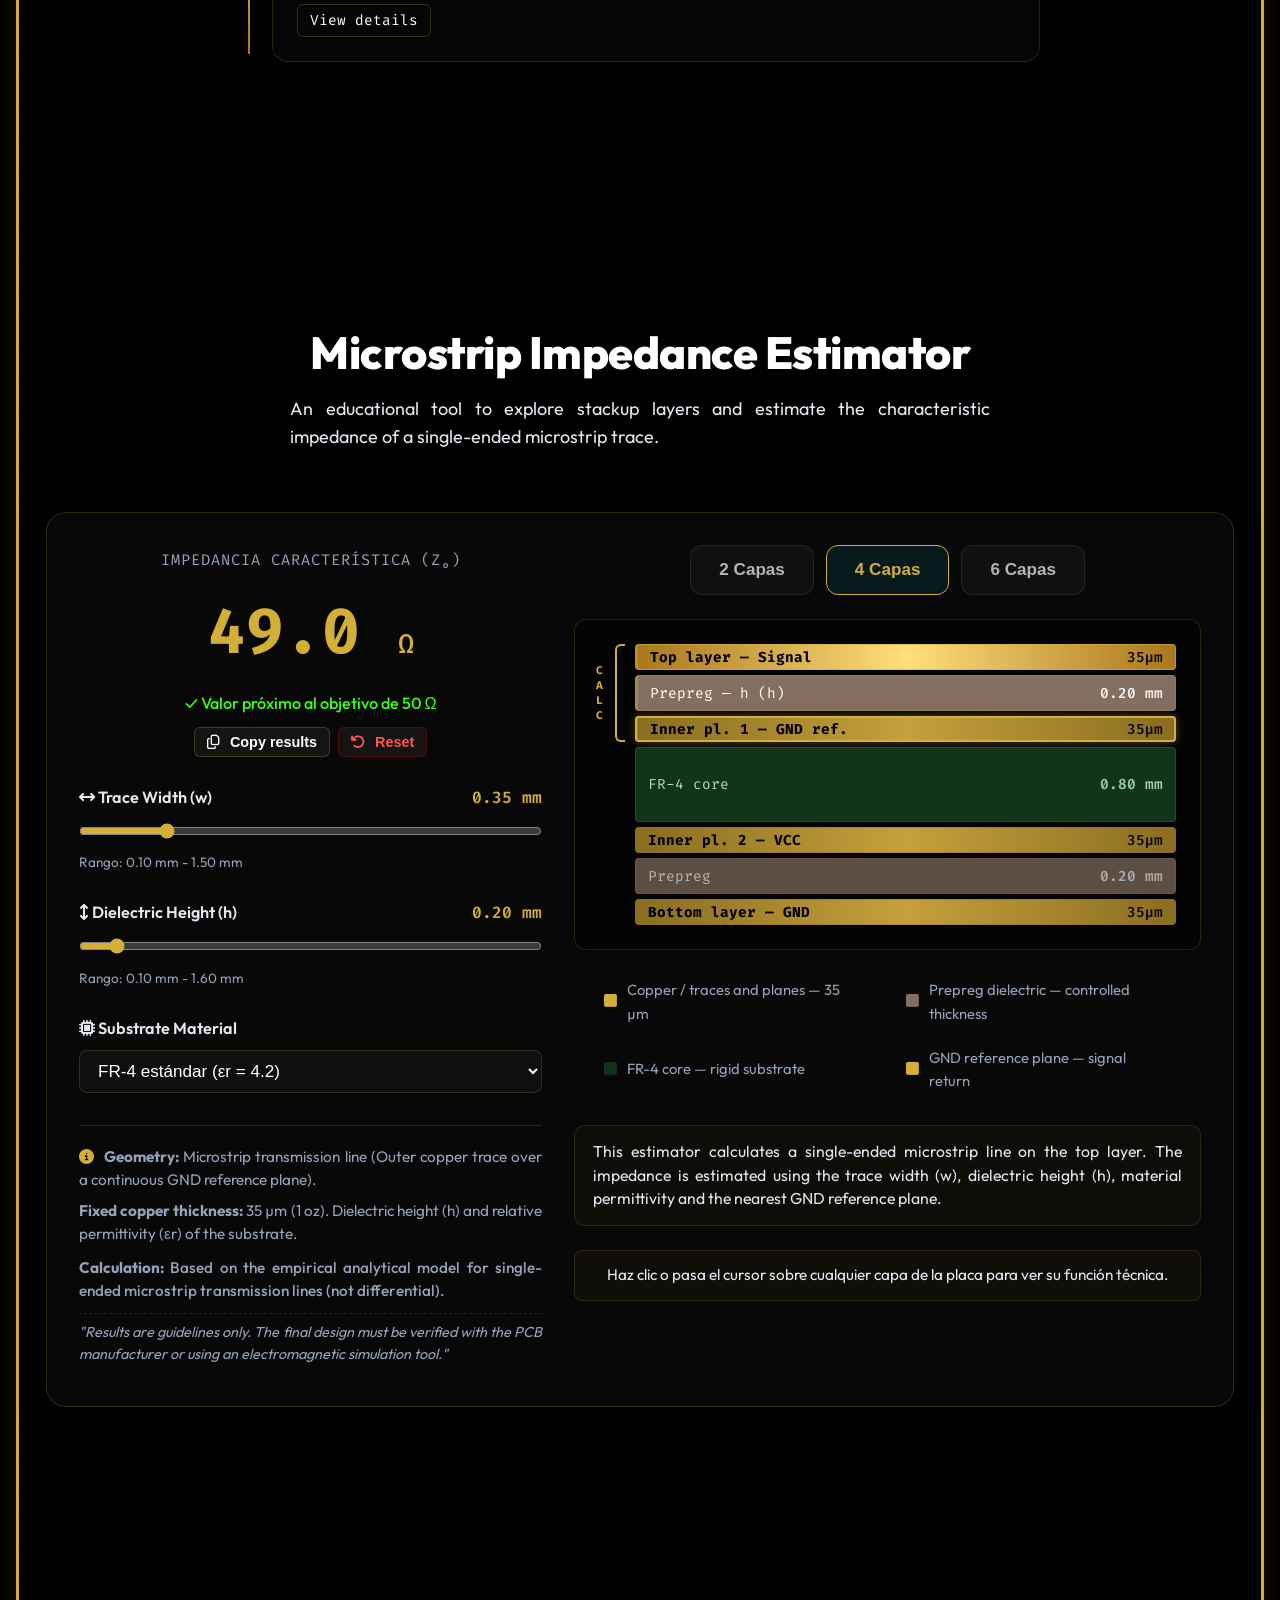
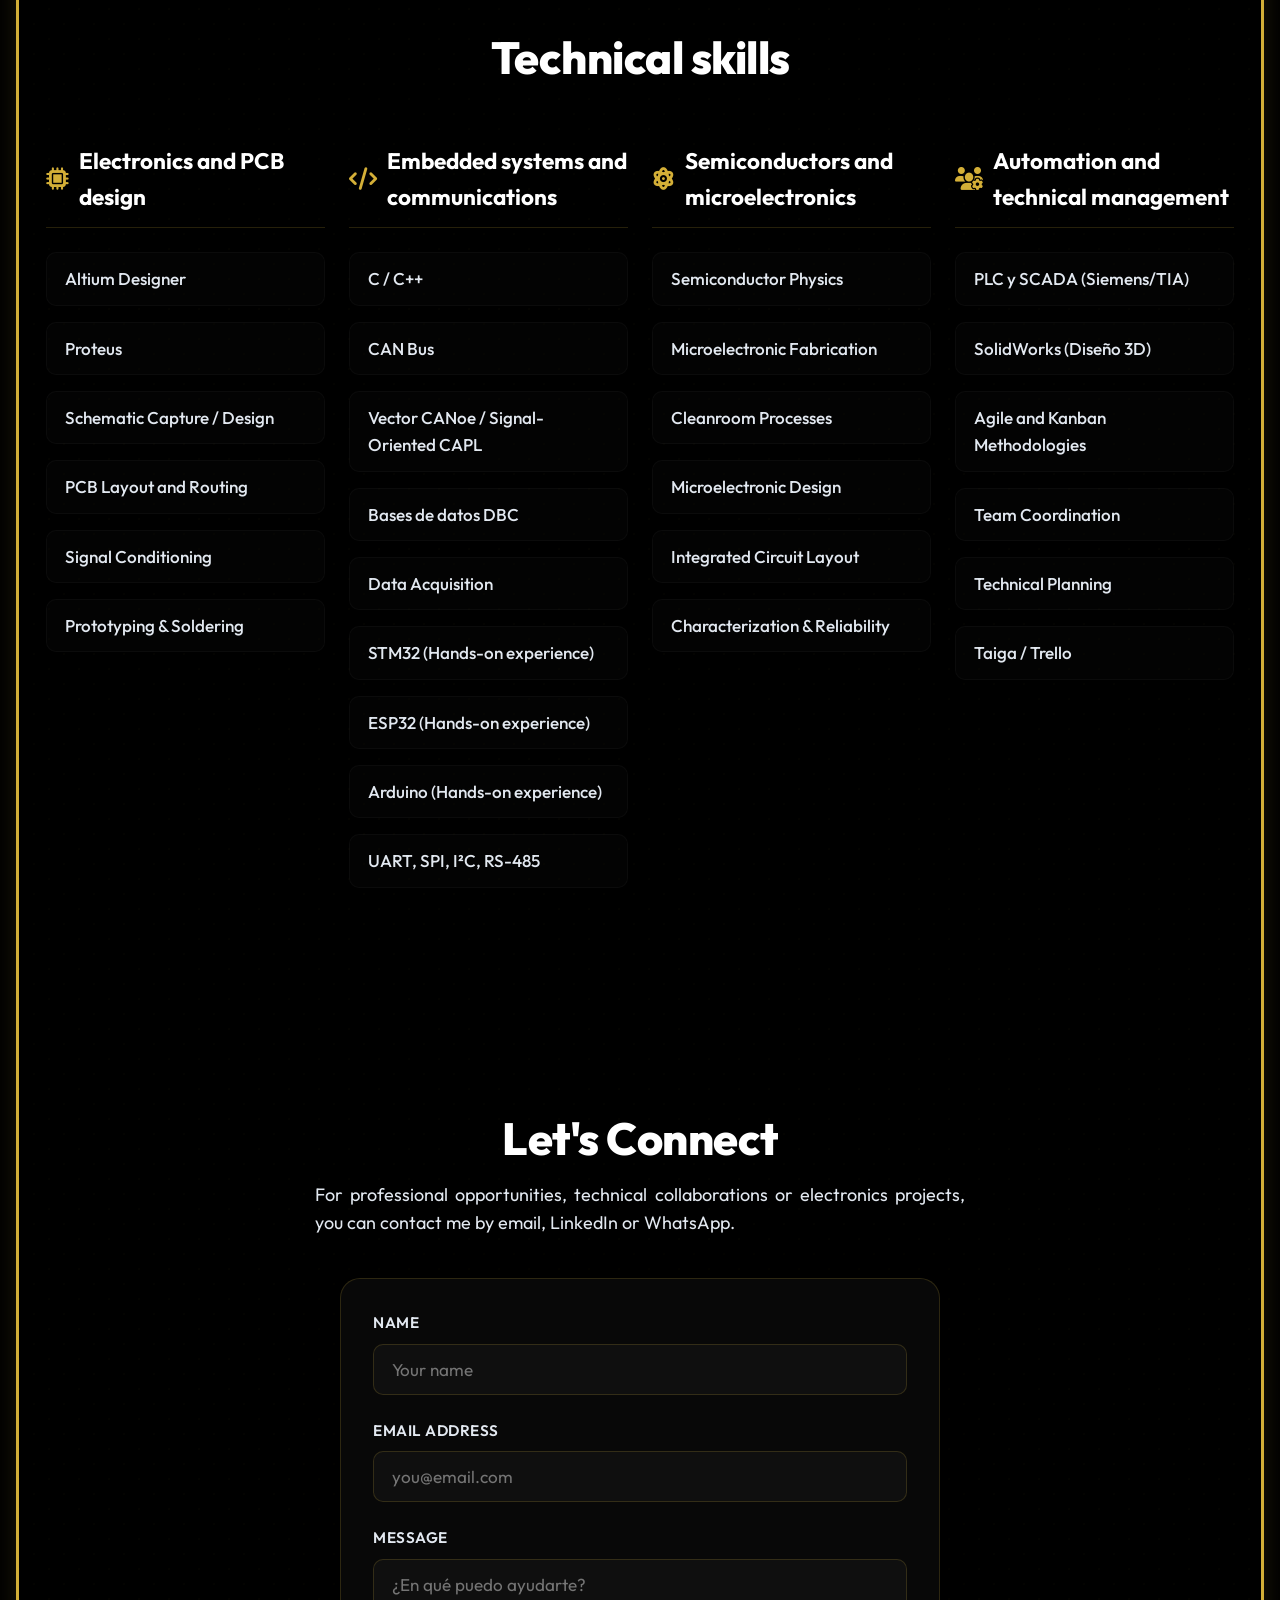
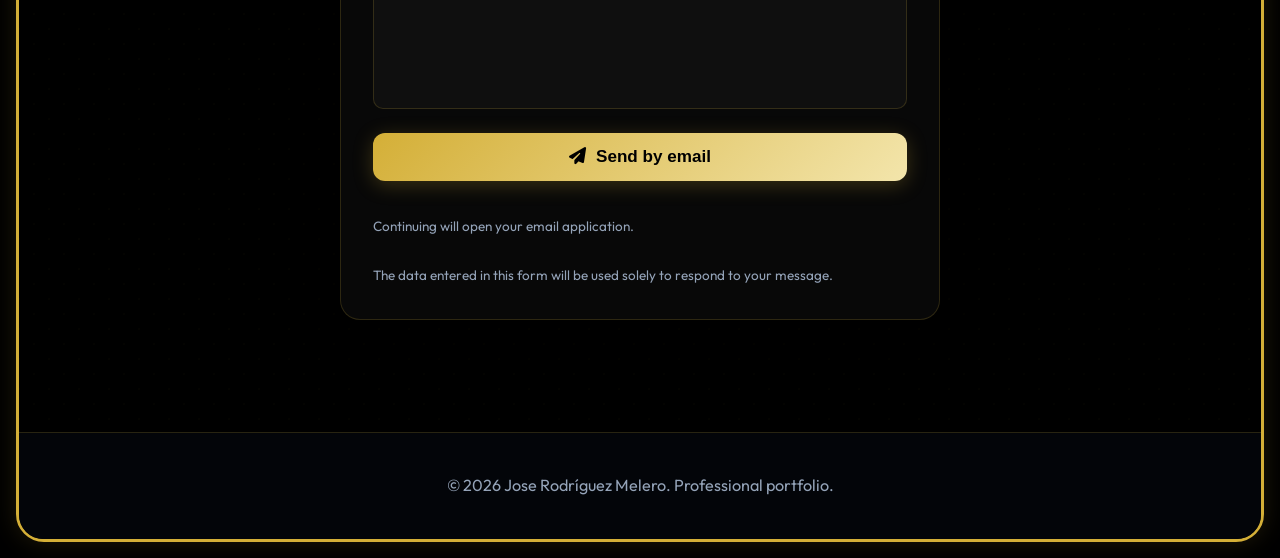
==== commit 13763df6: "Add files via upload" ====
--- a/index.html
+++ b/index.html
@@ -713,7 +713,7 @@
         <div class="container">
             <div class="section-header" style="margin-bottom: 40px;">
                 <h2 class="section-title" data-translate="contact-title">¿Hablamos?</h2>
-                <p class="section-subtitle contact-subtitle" data-translate="contact-grid-desc" style="max-width: 650px; margin: 16px auto 0 auto; color: var(--text-secondary); text-align: center; line-height: 1.6;">Para oportunidades profesionales, colaboraciones técnicas o proyectos de electrónica, puedes contactar conmigo por correo, LinkedIn o WhatsApp.</p>
+                <p class="section-subtitle contact-subtitle" data-translate="contact-grid-desc" style="max-width: 650px; margin: 16px auto 0 auto; color: var(--text-secondary); text-align: justify; line-height: 1.6;">Para oportunidades profesionales, colaboraciones técnicas o proyectos de electrónica, puedes contactar conmigo por correo, LinkedIn o WhatsApp.</p>
             </div>
             
             <div class="contact-form-container" style="max-width: 600px; margin: 0 auto;">
--- a/styles.css
+++ b/styles.css
@@ -1142,7 +1142,7 @@
 }
 
 .footer-text span {
-    color: var(--accent-cyan);
+    color: inherit;
 }
 
 /* Animations */
@@ -1330,11 +1330,13 @@
     .hero-grid {
         grid-template-columns: 1fr;
         gap: 40px;
+        width: 100% !important;
     }
     
     .hero-content {
         align-items: stretch;
         text-align: left;
+        width: 100% !important;
     }
     
     .hero-title {
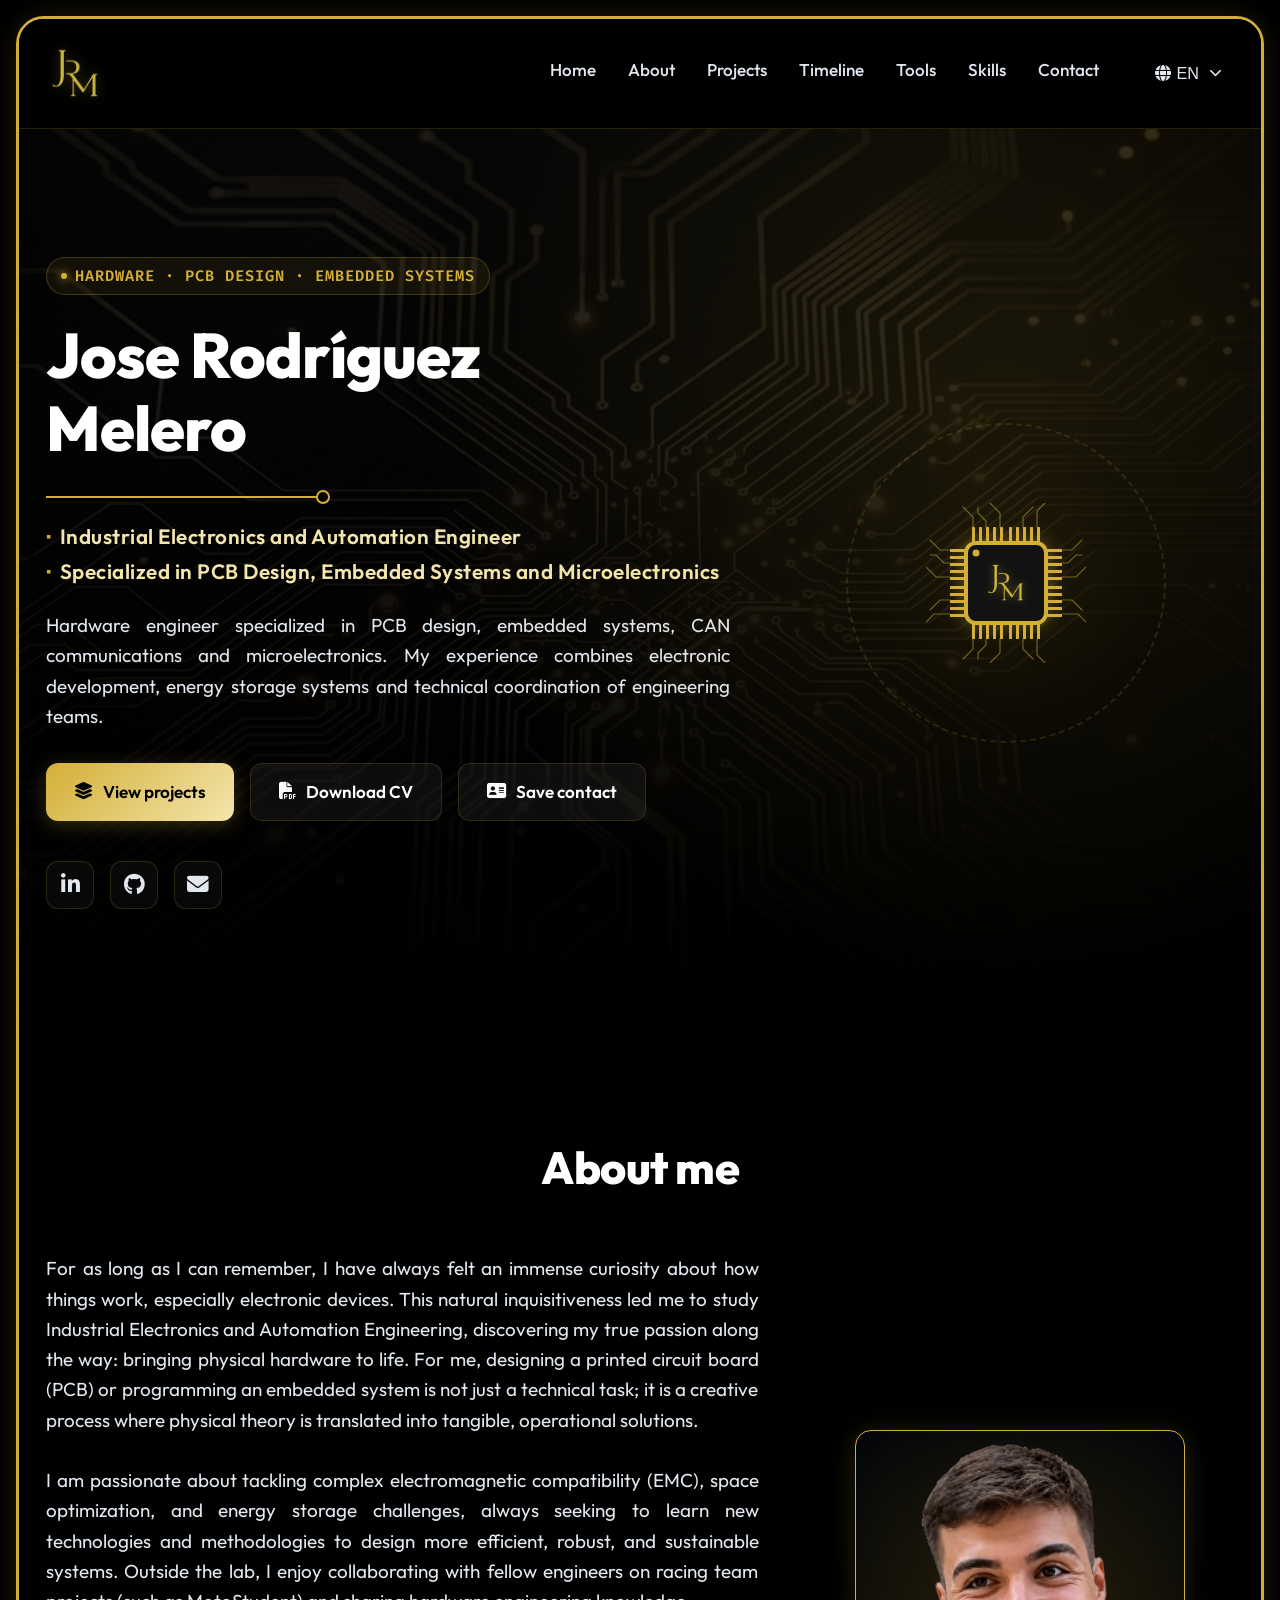
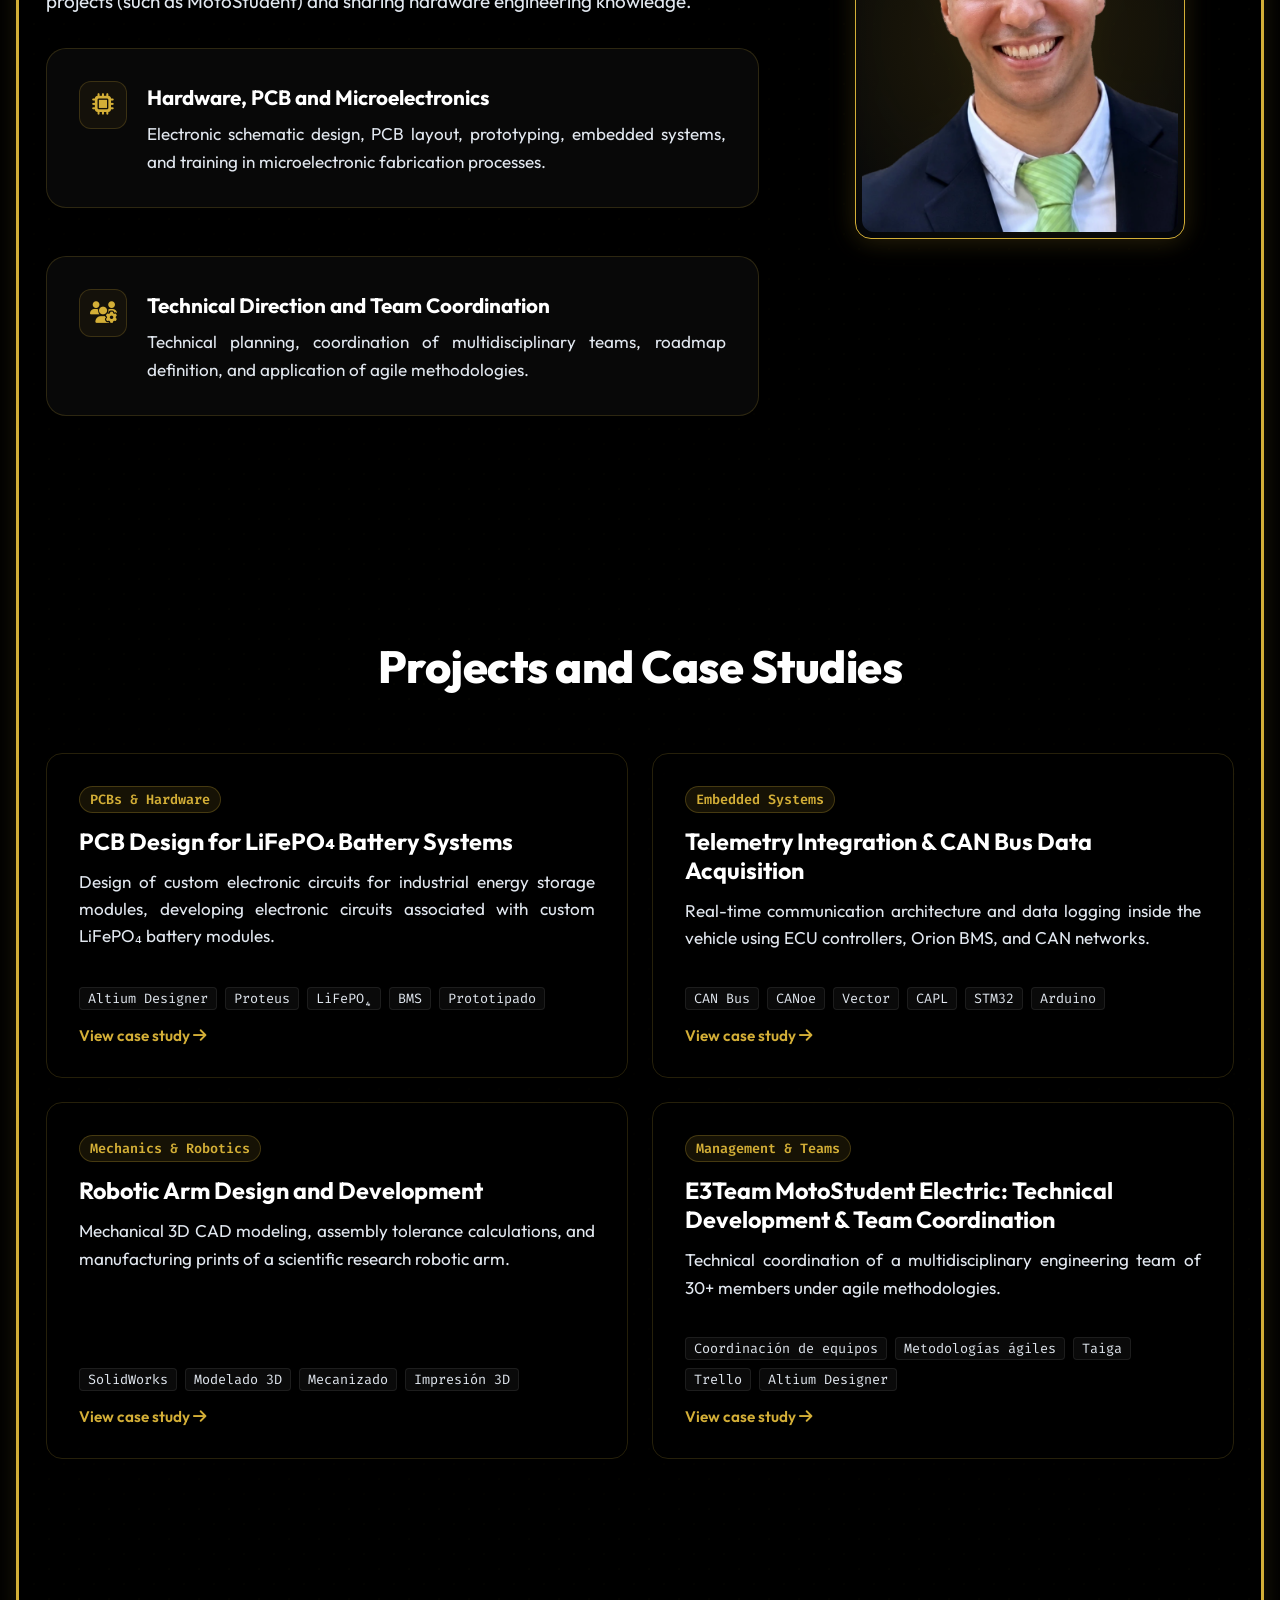
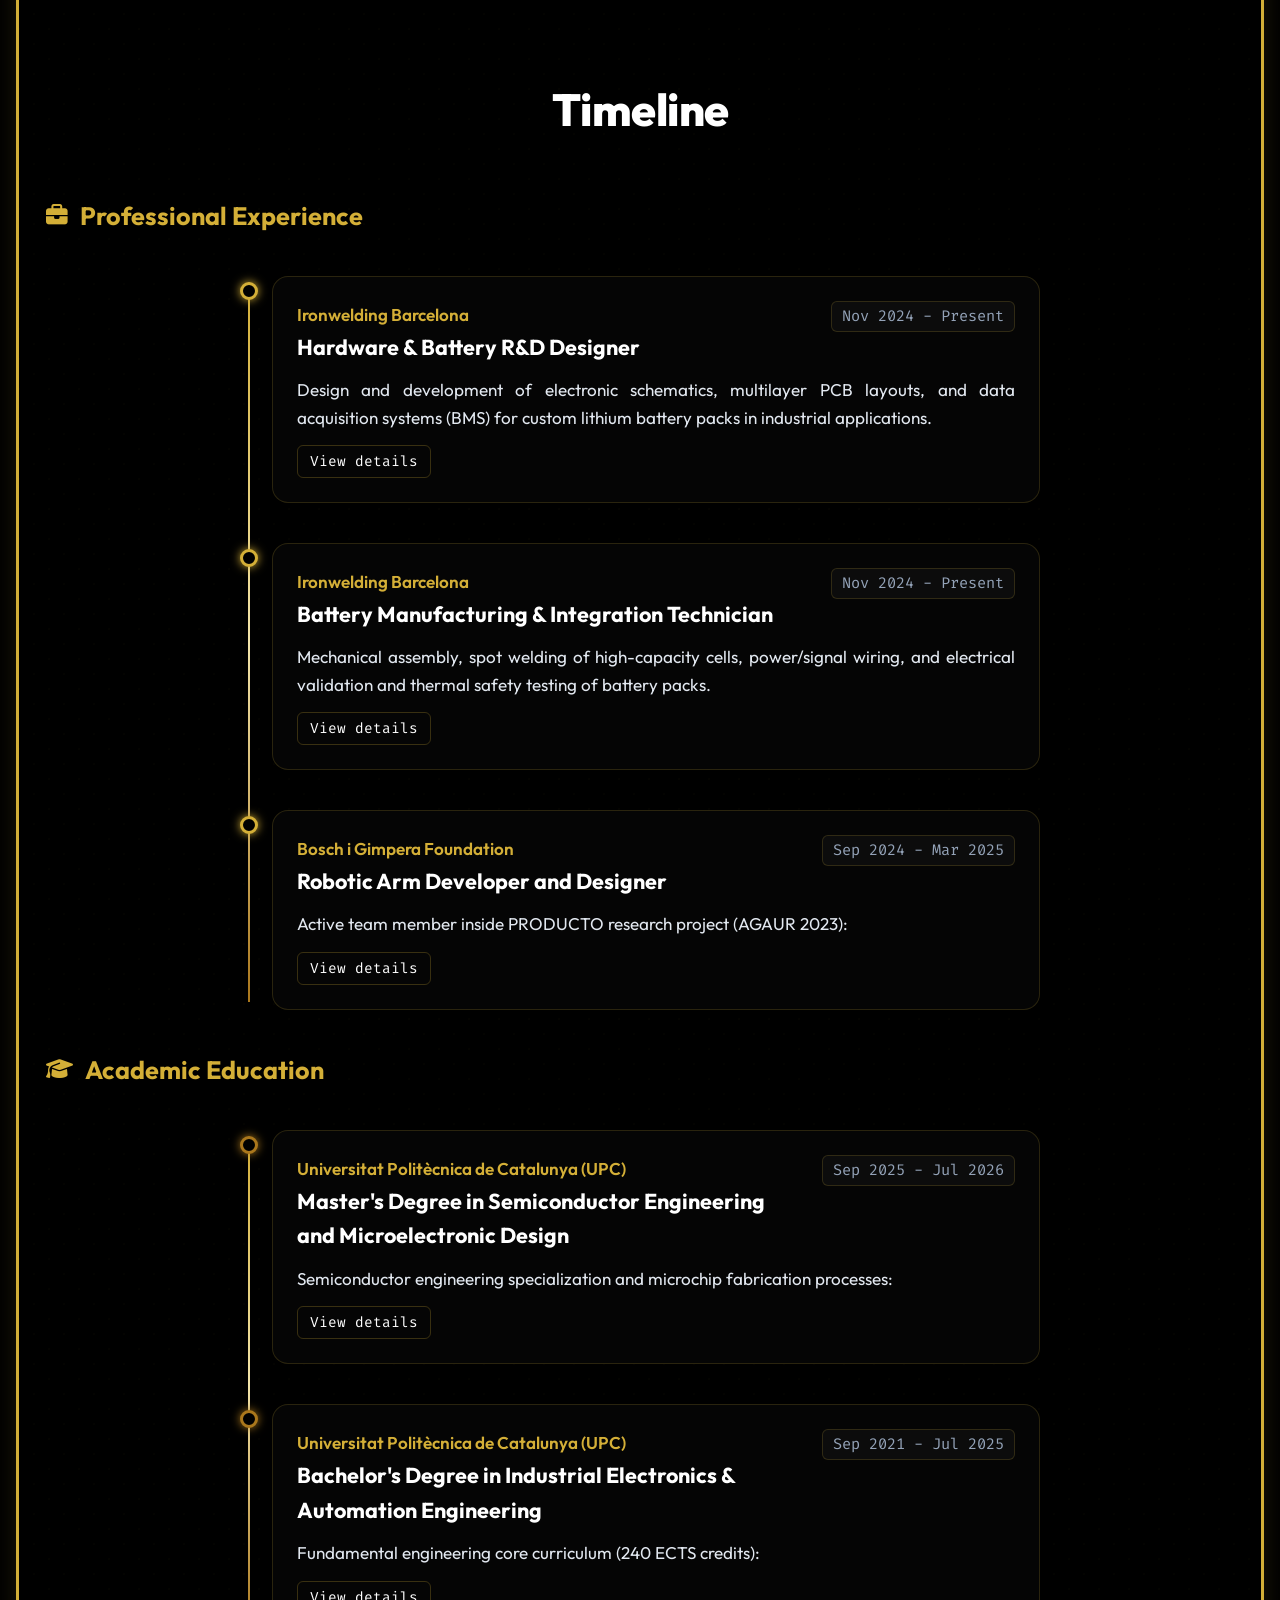
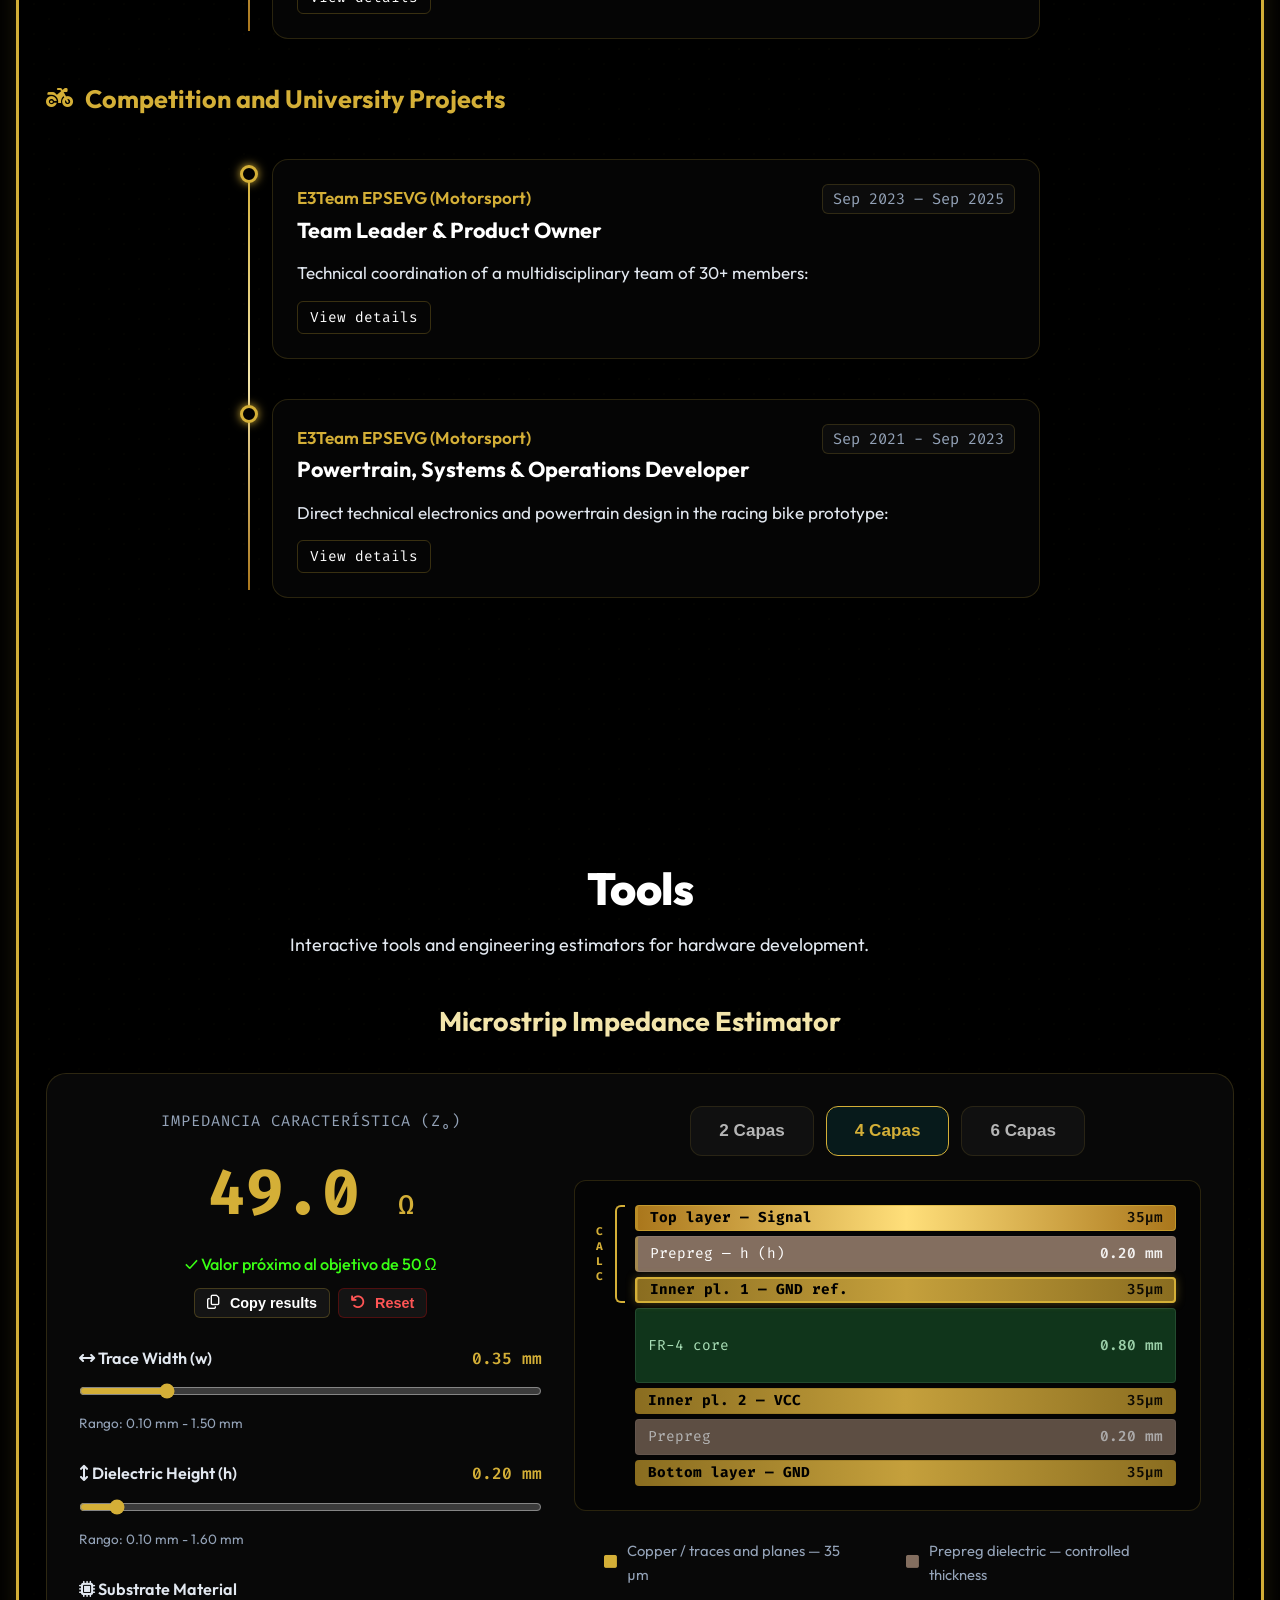
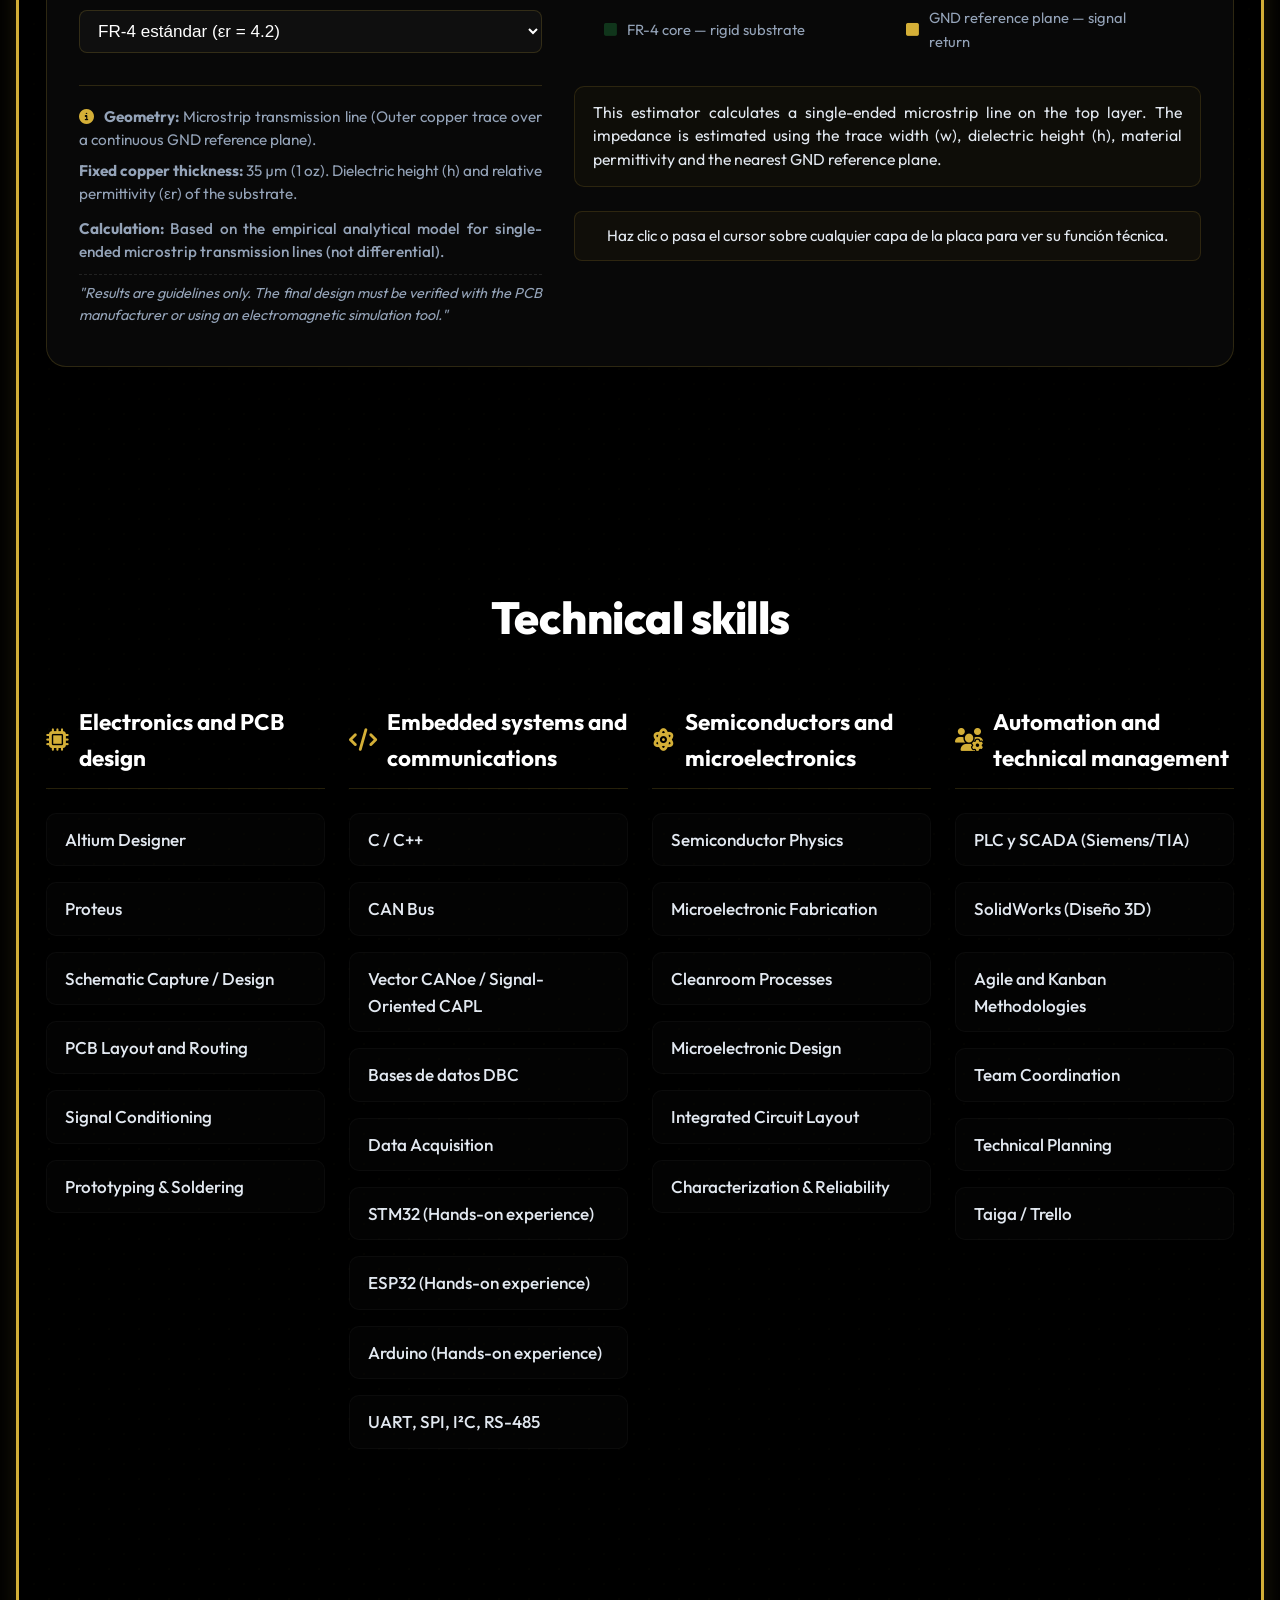
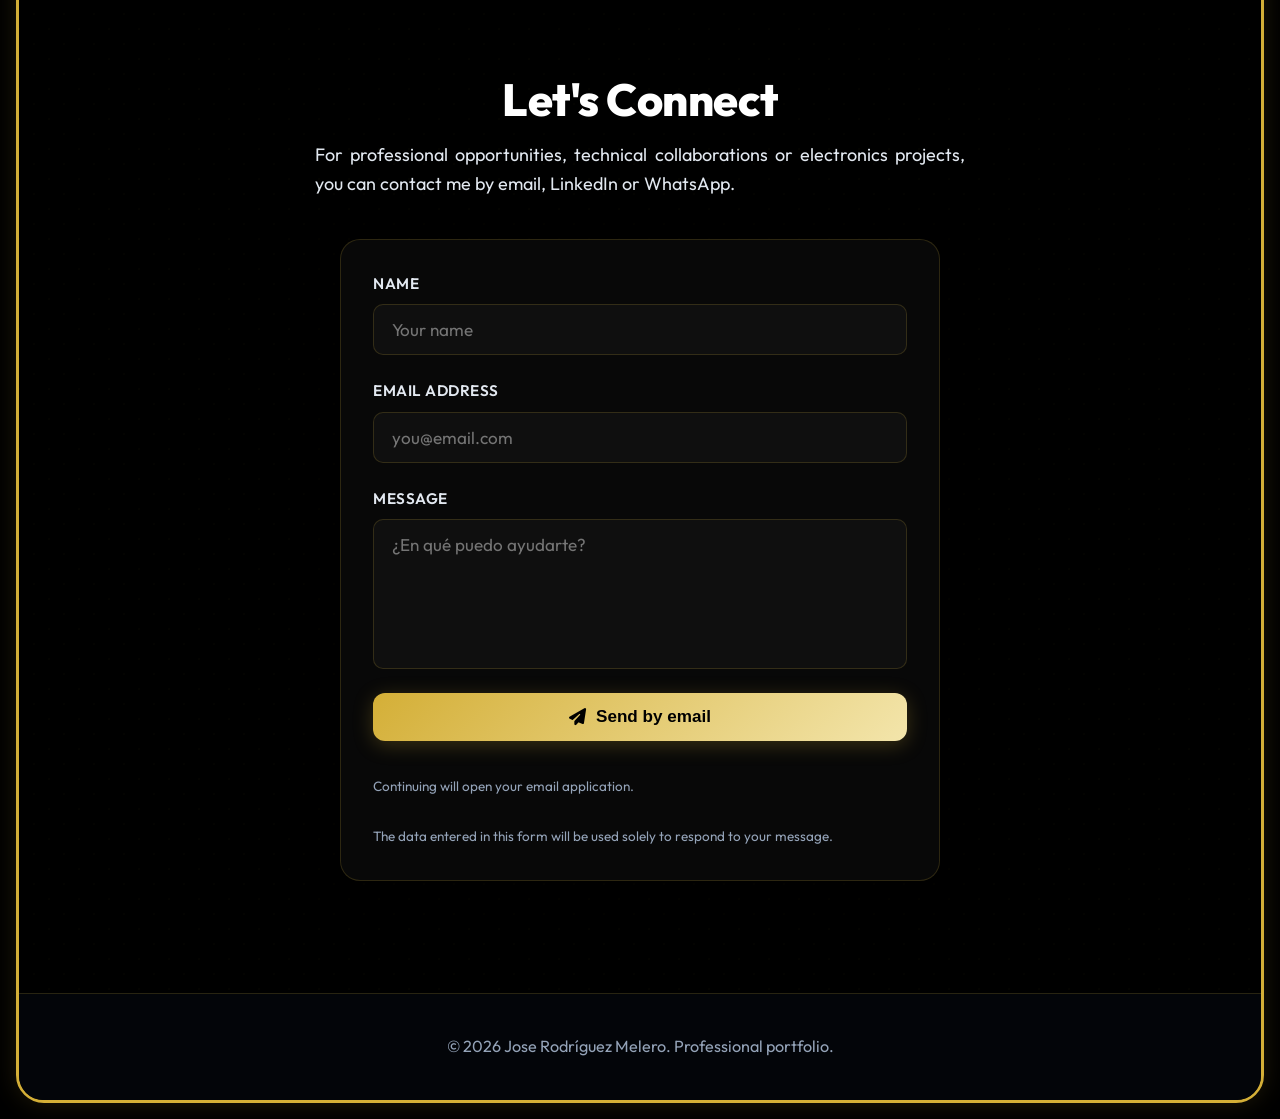
==== commit e7af8c94: "Add files via upload" ====
--- a/index.html
+++ b/index.html
@@ -364,26 +364,49 @@
                 <div class="trajectory-block">
                     <h3 class="trajectory-block-title" data-translate="traj-professional-title"><i class="fa-solid fa-briefcase"></i> Experiencia profesional</h3>
                     <div class="timeline">
-                        <!-- Ironwelding -->
+                        <!-- Ironwelding R&D -->
                         <div class="timeline-item">
                             <div class="timeline-dot"></div>
                             <div class="timeline-content">
                                 <div class="timeline-header">
                                     <div>
                                         <span class="timeline-company" data-translate="exp1-comp">Ironwelding Barcelona</span>
-                                        <h4 class="timeline-title" data-translate="exp1-title">Técnico de Fabricación de Baterías e I+D</h4>
+                                        <h4 class="timeline-title" data-translate="exp1-title">Diseñador de Hardware y Baterías I+D</h4>
                                     </div>
                                     <span class="timeline-date" data-translate="exp1-date">Nov 2024 - Actualidad</span>
                                 </div>
-                                <p class="timeline-desc" data-translate="exp1-desc">Desarrollo soluciones electrónicas para sistemas energéticos personalizados:</p>
+                                <p class="timeline-desc" data-translate="exp1-desc">Diseño y desarrollo de esquemas electrónicos, layouts de PCB multicapa y sistemas de adquisición de datos (BMS) para packs de baterías de litio en aplicaciones industriales.</p>
                                 <div class="timeline-details collapsed" id="details-exp1">
                                     <ul class="timeline-bullets">
-                                        <li data-translate="exp1-b1"><span>Diseño de PCBs:</span> Creación de circuitos electrónicos y placas de circuito impreso ruteadas con <strong>Altium Designer</strong> y <strong>Proteus</strong> para módulos de baterías LiFePO4 a medida.</li>
-                                        <li data-translate="exp1-b2"><span>Estructura &amp; Montaje:</span> Diseño 3D de piezas para el ensamblaje estructural y gestión de montaje de battery packs.</li>
-                                        <li data-translate="exp1-b3"><span>Gestión técnica:</span> Redacción de documentación técnica, certificados, datasheets y perfiles de prueba de celdas.</li>
+                                        <li data-translate="exp1-b1"><span>Diseño de PCBs:</span> Creación de circuitos electrónicos y placas de circuito impreso (PCBs) multicapa optimizadas para la gestión y balanceo de celdas utilizando <strong>Altium Designer</strong> y <strong>Proteus</strong>.</li>
+                                        <li data-translate="exp1-b2"><span>Estructura &amp; Montaje:</span> Modelado 3D de carcasas y soportes estructurales de baterías para garantizar la disipación térmica y protección mecánica ante vibraciones.</li>
+                                        <li data-translate="exp1-b3"><span>Gestión técnica:</span> Redacción de documentación de diseño técnico, especificaciones funcionales y planes de prueba de laboratorios para celdas electroquímicas.</li>
                                     </ul>
                                 </div>
                                 <button class="btn-toggle-details btn-secondary" data-target="details-exp1" data-translate="btn-more">Ver detalles</button>
+                            </div>
+                        </div>
+
+                        <!-- Ironwelding Fabrication -->
+                        <div class="timeline-item">
+                            <div class="timeline-dot"></div>
+                            <div class="timeline-content">
+                                <div class="timeline-header">
+                                    <div>
+                                        <span class="timeline-company" data-translate="exp1b-comp">Ironwelding Barcelona</span>
+                                        <h4 class="timeline-title" data-translate="exp1b-title">Técnico de Fabricación e Integración de Baterías</h4>
+                                    </div>
+                                    <span class="timeline-date" data-translate="exp1b-date">Nov 2024 - Actualidad</span>
+                                </div>
+                                <p class="timeline-desc" data-translate="exp1b-desc">Ensamblaje mecánico, soldadura por puntos de celdas de alta capacidad, cableado de potencia/señal y ensayos de validación eléctrica y seguridad térmica de battery packs.</p>
+                                <div class="timeline-details collapsed" id="details-exp1b">
+                                    <ul class="timeline-bullets">
+                                        <li data-translate="exp1b-b1"><span>Interconexión de celdas:</span> Soldadura de alta precisión de pletinas de níquel para la interconexión de celdas LiFePO4 de alta capacidad y montaje de mazos de cables.</li>
+                                        <li data-translate="exp1b-b2"><span>Integración BMS:</span> Programación e integración física de sistemas BMS comerciales y sensores analógicos de temperatura y voltaje en el chasis.</li>
+                                        <li data-translate="exp1b-b3"><span>Ensayos y calidad:</span> Ensayos de ciclado, caracterización de celdas de litio, diagnóstico de fallos térmicos/eléctricos y control de calidad final de producción.</li>
+                                    </ul>
+                                </div>
+                                <button class="btn-toggle-details btn-secondary" data-target="details-exp1b" data-translate="btn-more">Ver detalles</button>
                             </div>
                         </div>
 
@@ -526,13 +549,14 @@
         </div>
     </section>
 
-    <!-- PCB Stackup & Impedance Calculator Section (Módulo Didáctico) -->
     <section id="pcb-tool" class="section-gold-border">
         <div class="container">
-            <div class="section-header">
-                <h2 class="section-title" data-translate="tool-title">Estimador de impedancia microstrip</h2>
-                <p class="section-subtitle tool-subtitle" data-translate="tool-subtitle">Una herramienta didáctica para estimar la impedancia de una línea de transmisión tipo microstrip sobre un plano de referencia continuo.</p>
-            </div>
+            <div class="section-header" style="margin-bottom: 40px;">
+                <h2 class="section-title" data-translate="nav-pcb">Herramientas</h2>
+                <p class="section-subtitle tool-subtitle" data-translate="pcb-section-desc">Herramientas y estimadores interactivos de ingeniería para desarrollo de hardware.</p>
+            </div>
+            
+            <h3 class="tool-sub-title" data-translate="tool-title" style="text-align: center; margin-bottom: 30px; font-size: 1.5rem; color: var(--accent-blue); font-family: var(--font-outfit); font-weight: 700;">Estimador de impedancia microstrip</h3>
             
             <div class="pcb-calculator-card glass-card">
                 <div class="pcb-tool-grid">
--- a/styles.css
+++ b/styles.css
@@ -1296,6 +1296,11 @@
 }
 
 @media (max-width: 768px) {
+    .container {
+        padding-left: 18px !important;
+        padding-right: 24px !important;
+    }
+    
     section {
         padding: 95px 0;
     }
